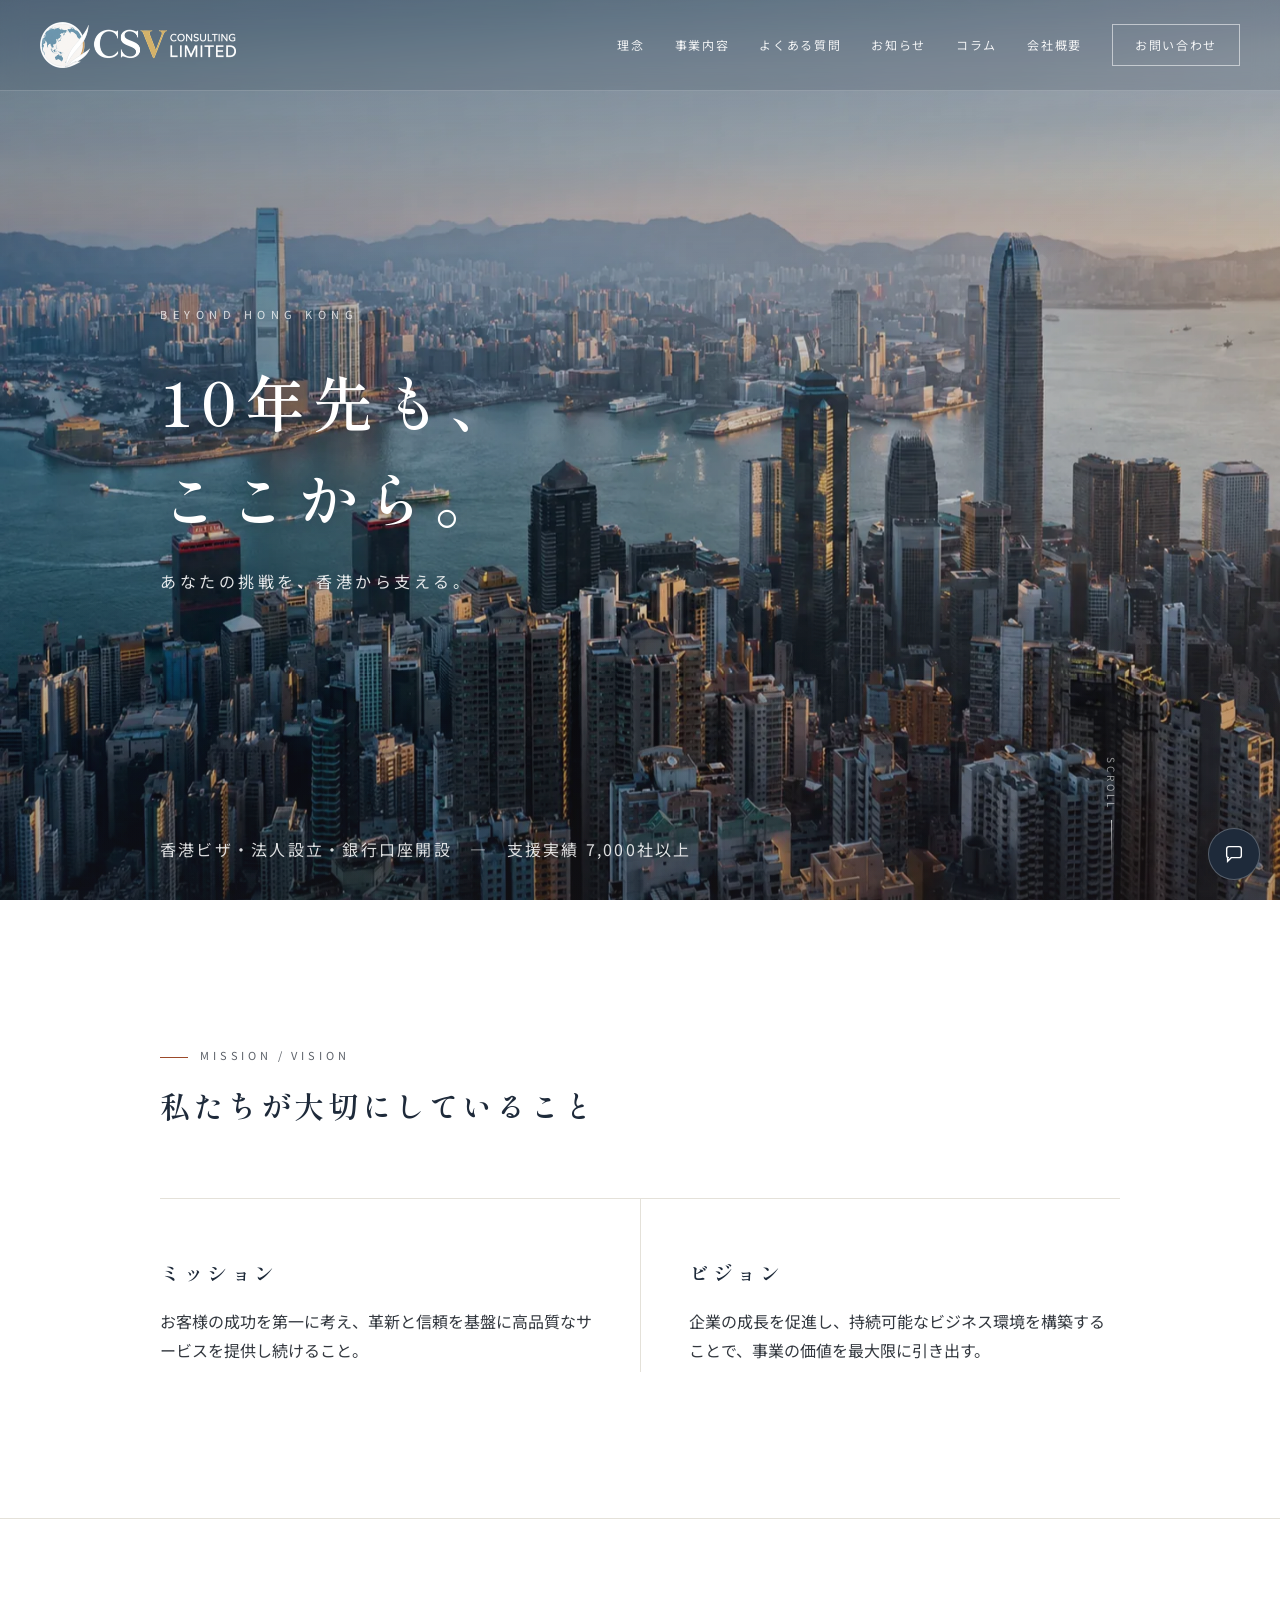
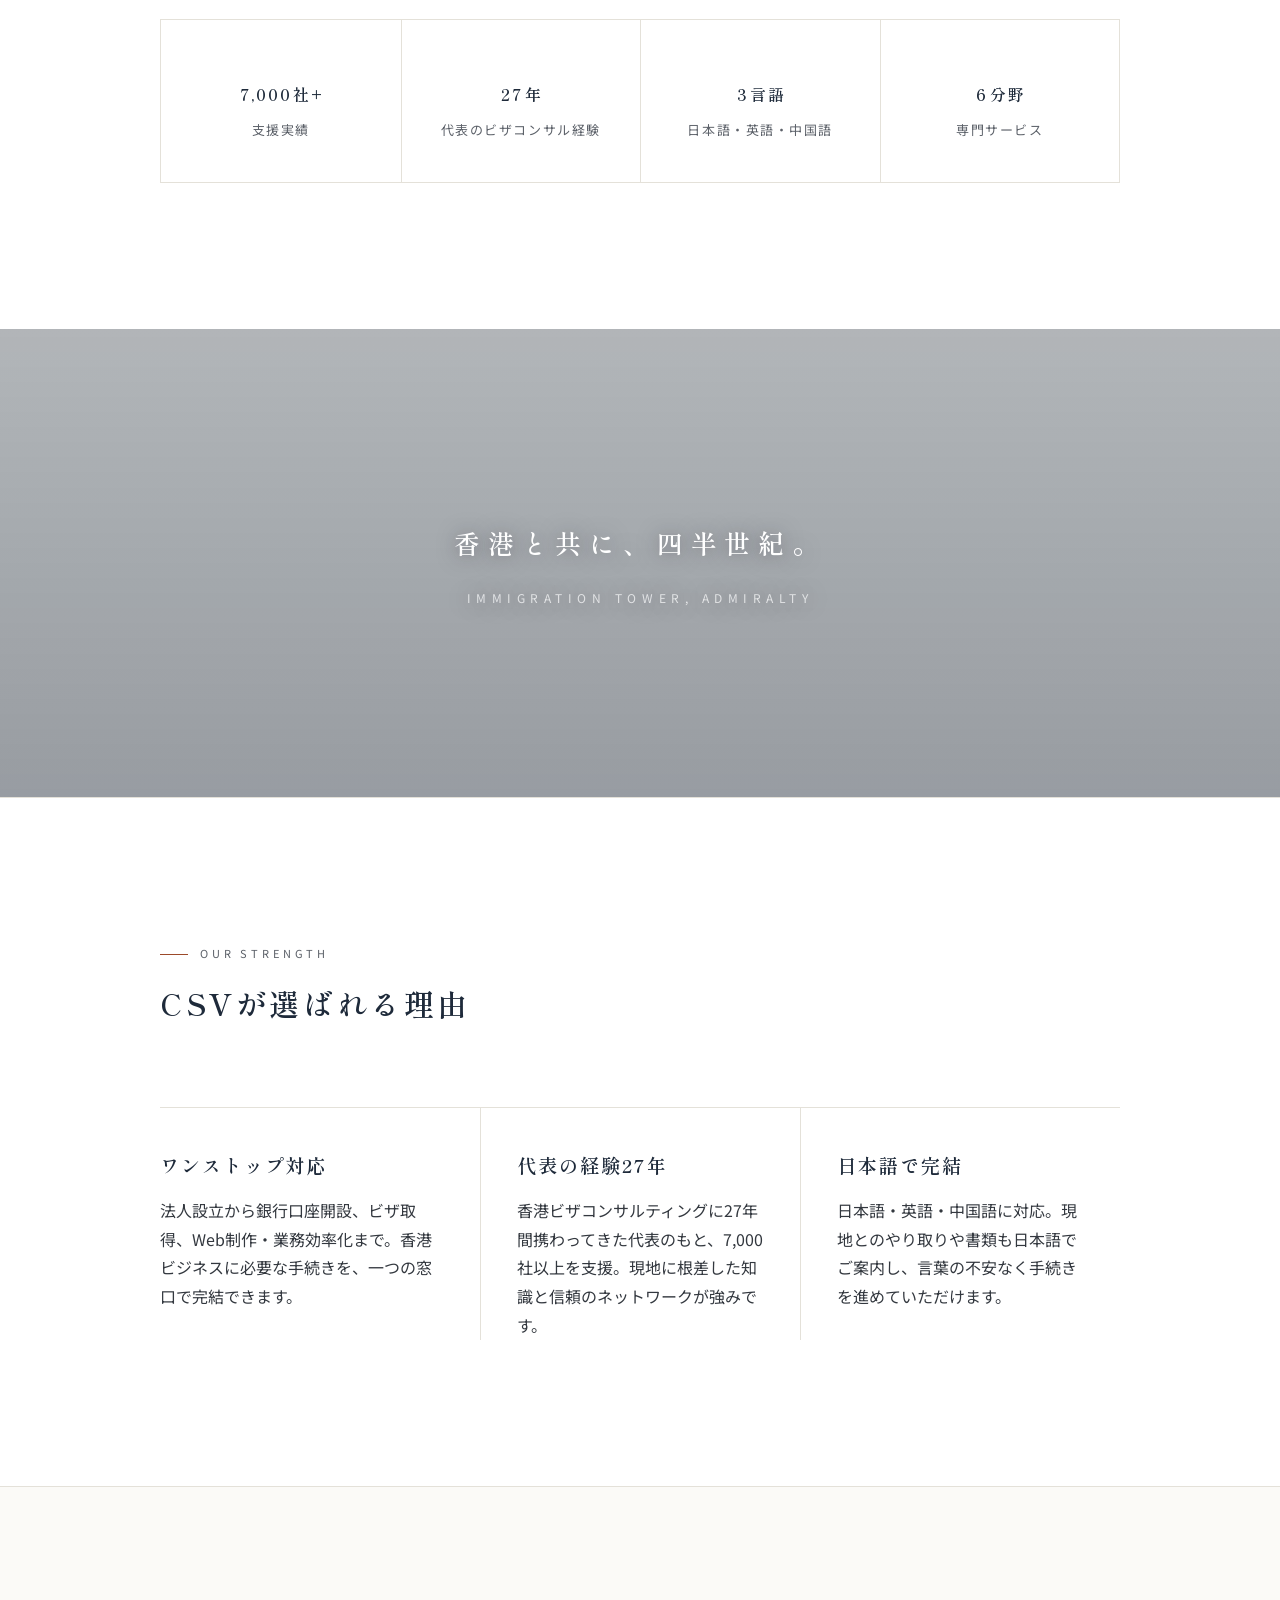
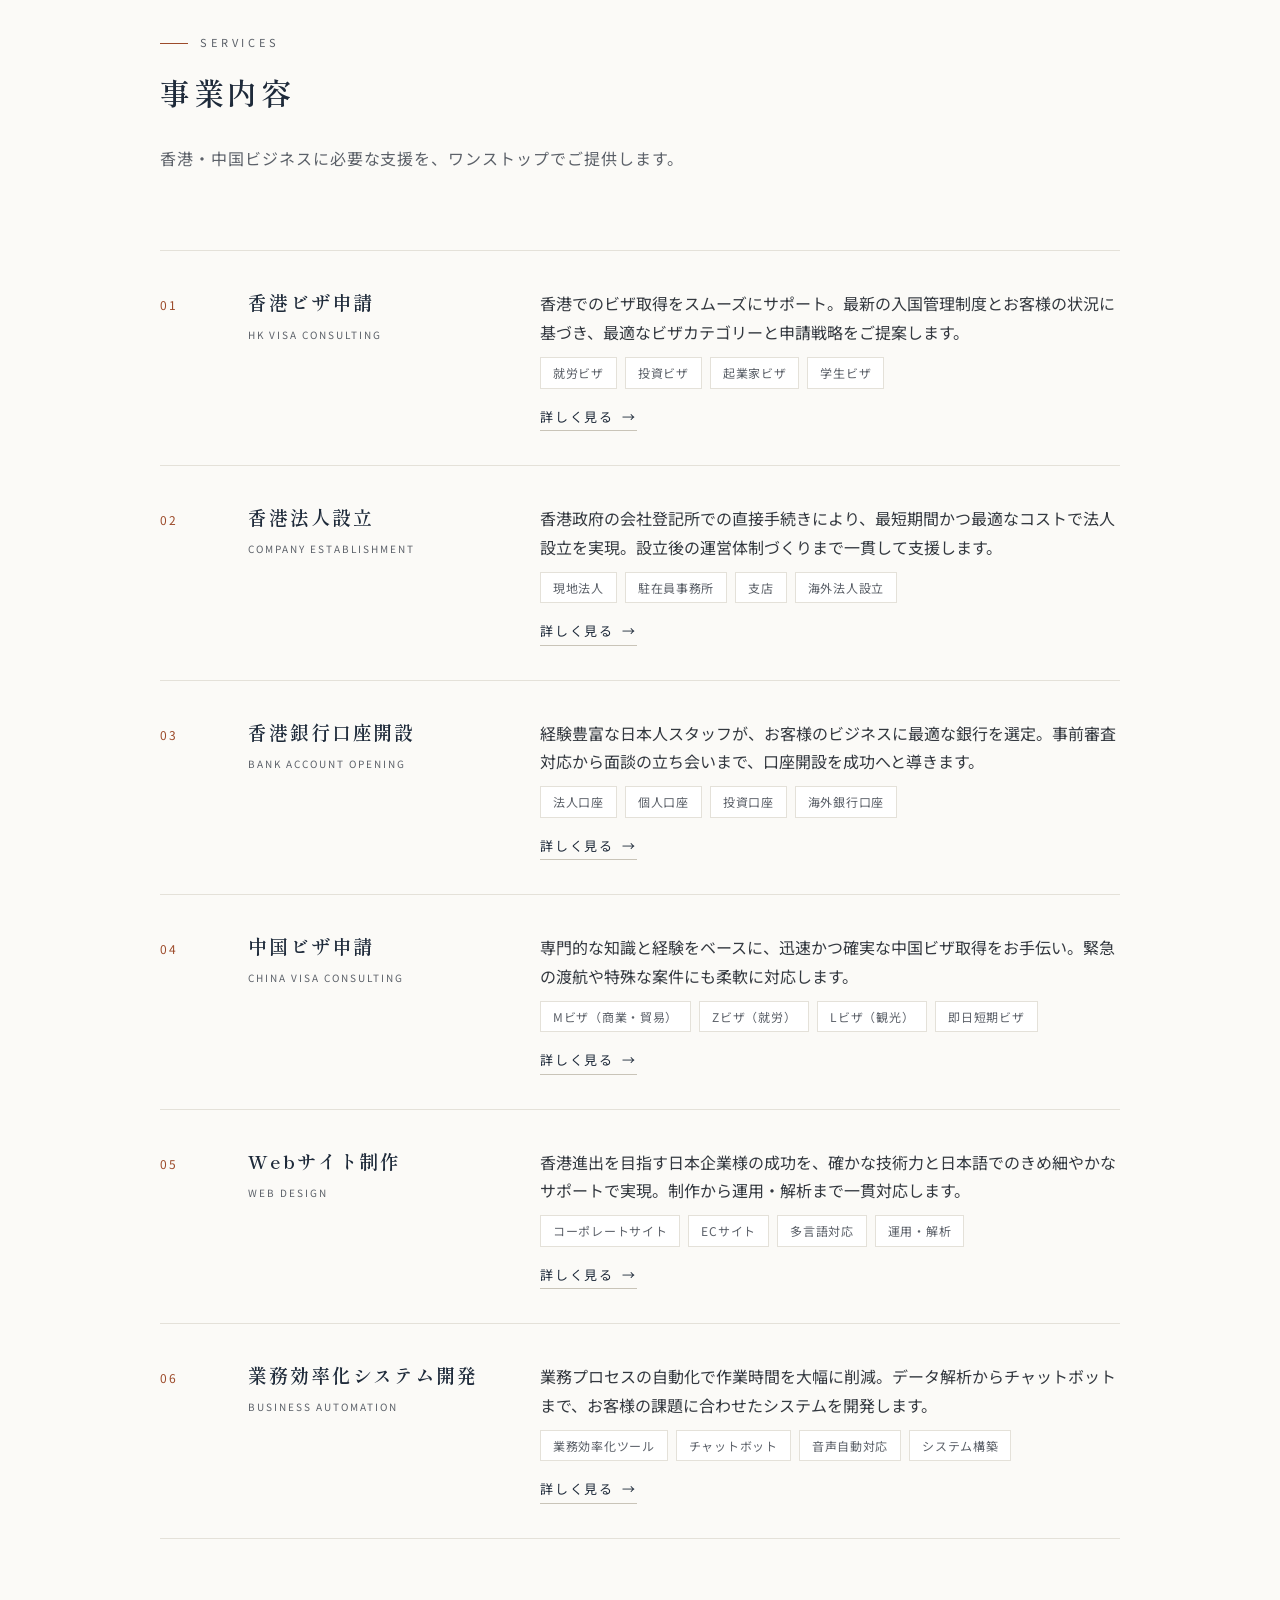
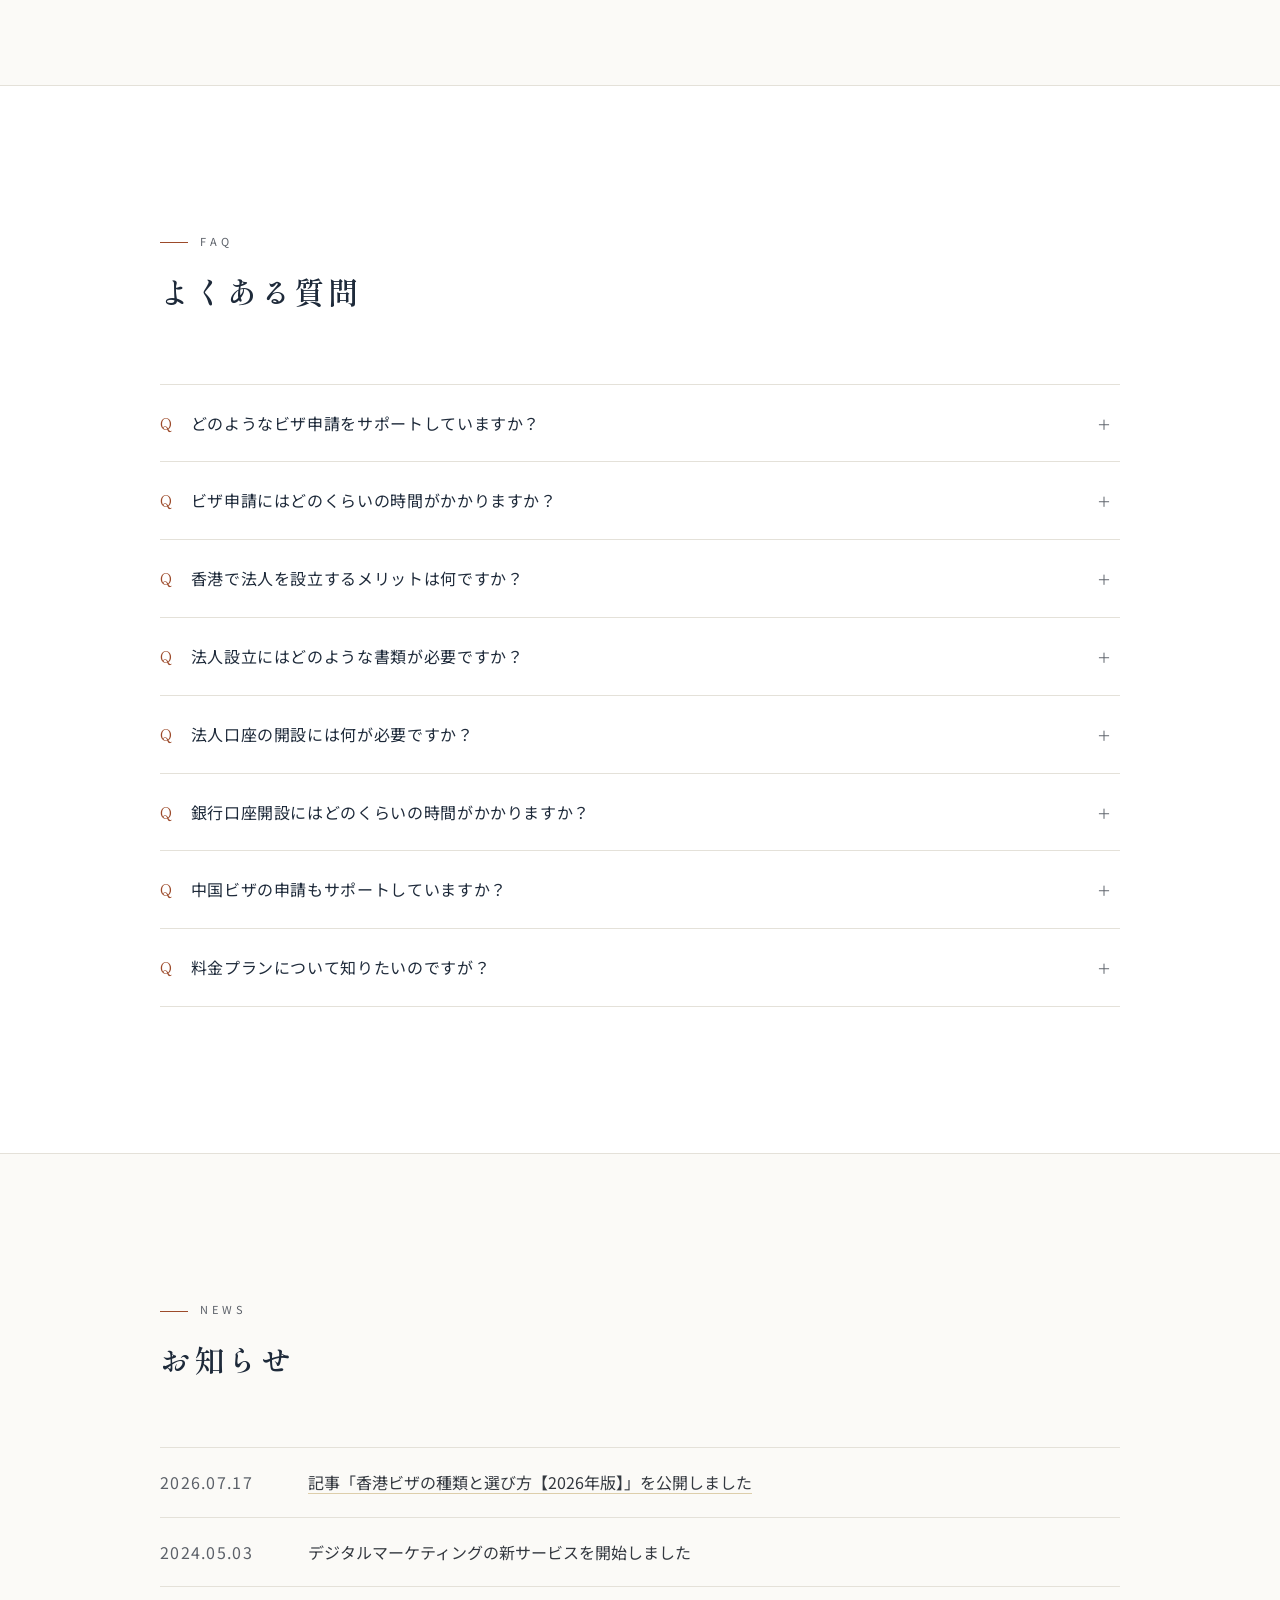
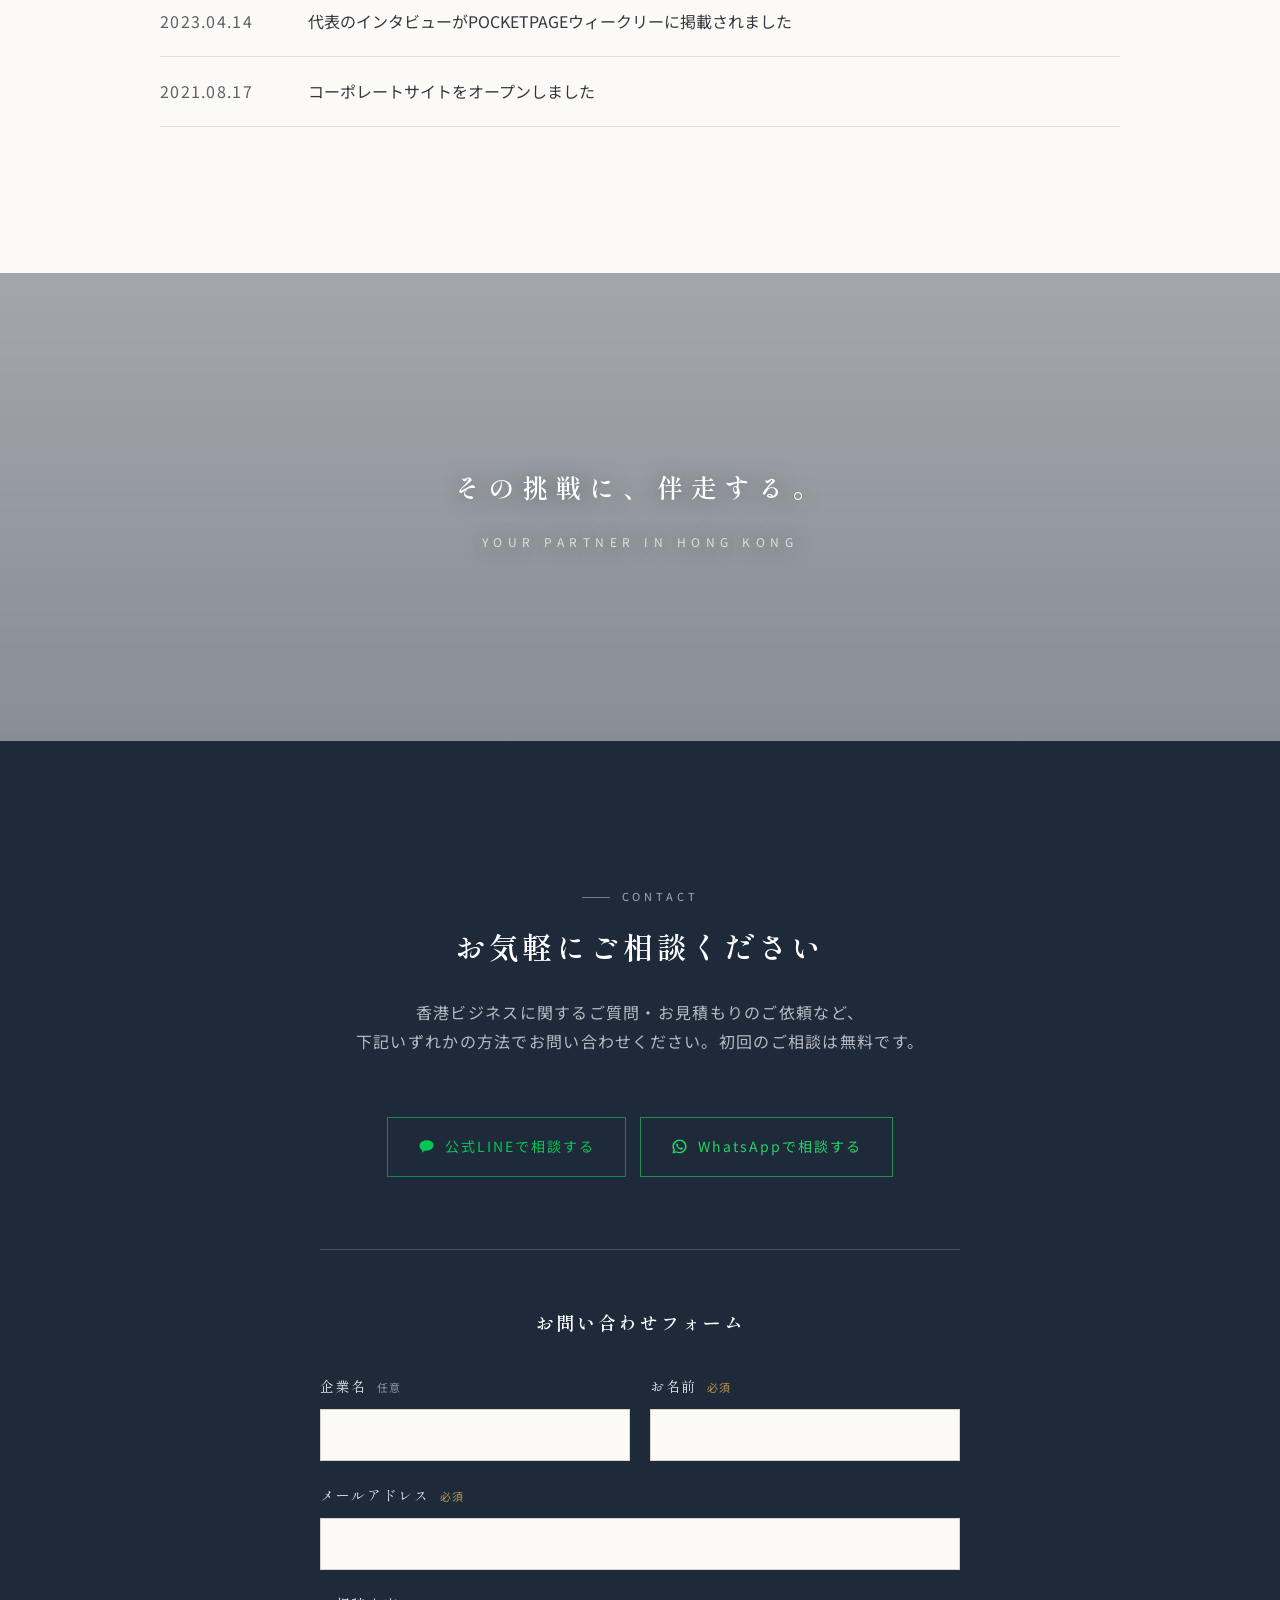
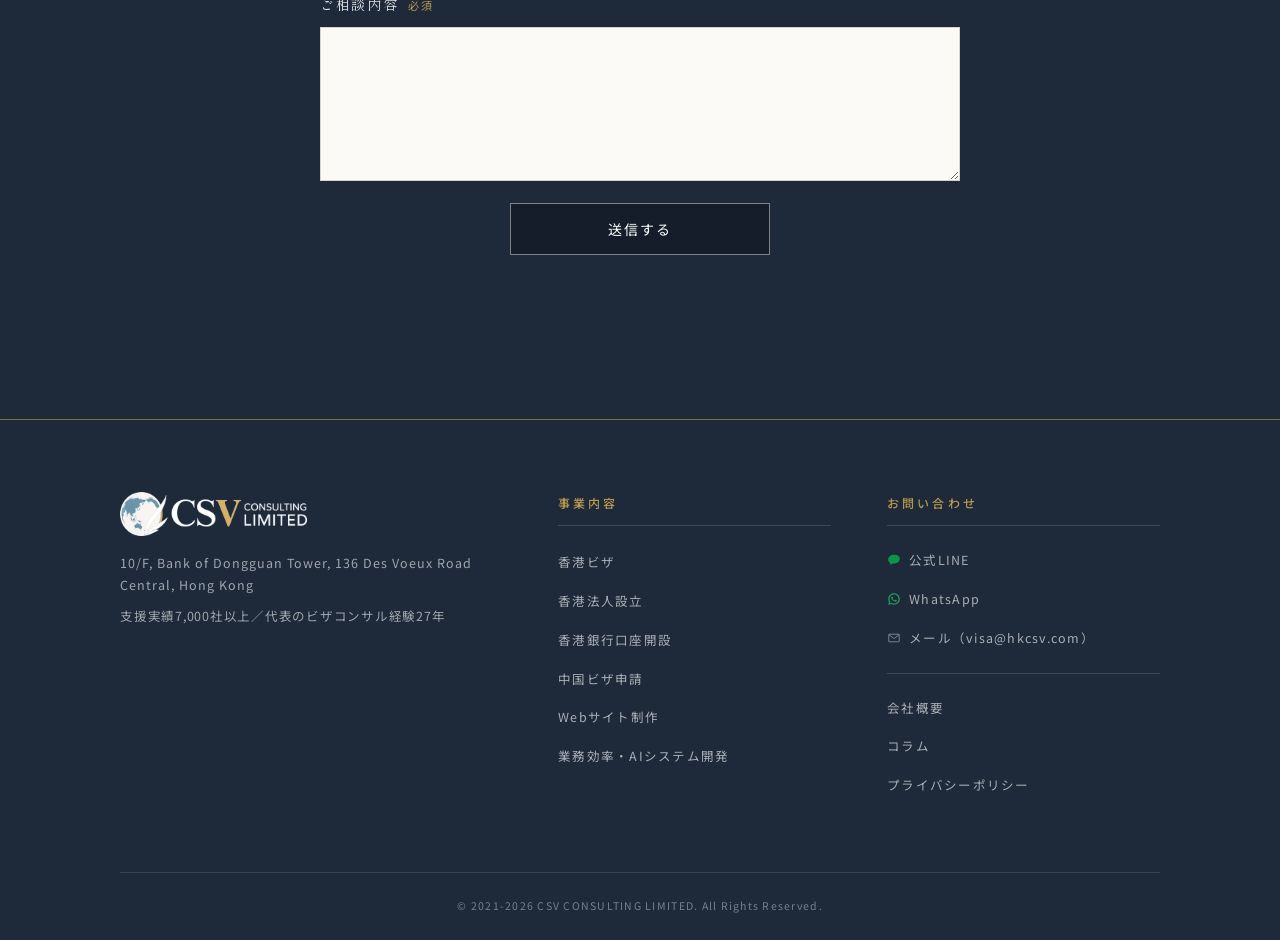
==== index.html @ 52f00743 "Speed: non-blocking fonts, gzip+cache .htaccess, WebP hero logo - Google Fonts: drop unused Noto San" ====
<!DOCTYPE html>
<html lang="ja">
<head>
<meta charset="UTF-8">
<meta name="viewport" content="width=device-width, initial-scale=1.0">
<!-- Google tag (gtag.js) -->
<script async src="https://www.googletagmanager.com/gtag/js?id=G-2SQB8SFXQP"></script>
<script>
  window.dataLayer = window.dataLayer || [];
  function gtag(){dataLayer.push(arguments);}
  gtag('js', new Date());
  gtag('config', 'G-2SQB8SFXQP');
</script>

<title>CSV CONSULTING LIMITED｜香港ビザ・法人設立・銀行口座開設のワンストップ支援</title>
<meta name="description" content="香港ビザ申請・法人設立・銀行口座開設をワンストップで支援するCSV CONSULTING LIMITED。支援実績7,000社以上、代表のビザコンサル経験27年。日本語で完結する香港進出サポート。初回相談無料。">

<!-- OGP -->
<meta property="og:type" content="website">
<meta property="og:site_name" content="CSV CONSULTING LIMITED">
<meta property="og:title" content="CSV CONSULTING LIMITED｜香港ビザ・法人設立・銀行口座開設">
<meta property="og:description" content="支援実績7,000社以上。香港進出に必要な手続きを、日本語で完結するワンストップサポート。">
<meta property="og:url" content="https://hkcsv.com/">
<meta property="og:image" content="https://hkcsv.com/images/ogp.jpg">
<meta property="og:locale" content="ja_JP">
<meta name="twitter:card" content="summary_large_image">
<link rel="canonical" href="https://hkcsv.com/">

<link rel="icon" type="image/png" href="images/favicon.png">
<link rel="apple-touch-icon" href="images/favicon.png">

<!-- ヒーロー写真の先読み（表示速度対策） -->
<link rel="preload" as="image" href="images/hero-morning.webp" media="(min-width: 769px)">
<link rel="preload" as="image" href="images/hero-morning-sp.webp" media="(max-width: 768px)">

<link rel="preconnect" href="https://fonts.googleapis.com">
<link rel="preconnect" href="https://fonts.gstatic.com" crossorigin>
<link rel="preload" as="style" href="https://fonts.googleapis.com/css2?family=Shippori+Mincho:wght@500;600;700&family=Noto+Sans+JP:wght@400;500;600&display=swap">
<link href="https://fonts.googleapis.com/css2?family=Shippori+Mincho:wght@500;600;700&family=Noto+Sans+JP:wght@400;500;600&display=swap" rel="stylesheet" media="print" onload="this.media='all'">
<noscript><link href="https://fonts.googleapis.com/css2?family=Shippori+Mincho:wght@500;600;700&family=Noto+Sans+JP:wght@400;500;600&display=swap" rel="stylesheet"></noscript>

<link rel="stylesheet" href="css/style.css">
<link rel="stylesheet" href="css/chat.css">

<script type="application/ld+json">
{
  "@context": "https://schema.org",
  "@type": "Organization",
  "name": "CSV CONSULTING LIMITED",
  "url": "https://hkcsv.com/",
  "logo": "https://hkcsv.com/images/logo.png",
  "email": "visa@hkcsv.com",
  "foundingDate": "2021-08",
  "address": {
    "@type": "PostalAddress",
    "streetAddress": "10/F, Bank of Dongguan Tower, 136 Des Voeux Road Central",
    "addressLocality": "Hong Kong",
    "addressCountry": "HK"
  }
}
</script>
</head>
<body>

<!--
  写真素材：Unsplash（商用利用可・クレジット不要ライセンス）
  hero-morning（朝日を浴びるビル群の俯瞰）／band-gold（朝日のハーバーとジャンク船）／band-blue（青空のハーバーと香港島）
  — いずれも朝の香港の実写
-->

<header id="hd">
  <a class="brand" href="#top" aria-label="CSV CONSULTING LIMITED トップへ"><img class="logo-l" src="images/logo-hero-gold.webp" alt="CSV CONSULTING LIMITED" width="391" height="92"><img class="logo-d" src="images/logo.png" alt="" width="496" height="120"></a>
  <nav aria-label="メインメニュー">
    <a href="#mission">理念</a>
    <a href="#services">事業内容</a>
    <a href="#faq">よくある質問</a>
    <a href="#news">お知らせ</a>
    <a href="column/">コラム</a>
    <a href="about.html">会社概要</a>
    <a href="#contact" class="nav-cta">お問い合わせ</a>
  </nav>
  <button class="menu-btn" id="menuBtn" aria-label="メニューを開く" aria-expanded="false" aria-controls="spMenu">
    <span></span><span></span>
  </button>
</header>

<!-- スマホ用メニュー -->
<div class="sp-menu" id="spMenu">
  <nav aria-label="モバイルメニュー">
    <a href="#mission">理念</a>
    <a href="#services">事業内容</a>
    <a href="#faq">よくある質問</a>
    <a href="#news">お知らせ</a>
    <a href="column/">コラム</a>
    <a href="about.html">会社概要</a>
    <a href="#contact" class="sp-cta">お問い合わせ</a>
  </nav>
</div>

<!-- ═══ ヒーロー：朝日が差し込む香港 ═══ -->
<div class="hero" id="top">
  <video class="hero-video" autoplay muted loop playsinline preload="none" aria-hidden="true" tabindex="-1"></video>
  <div class="hero-inner">
    <p class="hero-en">Beyond Hong Kong</p>
    <h1>10年先も、<br>ここから。</h1>
    <p class="hero-sub">あなたの挑戦を、香港から支える。</p>
  </div>
  <div class="hero-foot">
    <div class="wrap">
      <p class="hero-note">香港ビザ・法人設立・銀行口座開設　―　支援実績 7,000社以上</p>
      <span class="hero-scroll" aria-hidden="true">Scroll</span>
    </div>
  </div>
</div>

<!-- ミッション・ビジョン -->
<section class="mv" id="mission">
  <div class="wrap">
    <p class="label-en rv">Mission / Vision</p>
    <h2 class="heading rv">私たちが大切にしていること</h2>
    <div class="mv-grid">
      <div class="mv-item rv">
        <h3>ミッション</h3>
        <p>お客様の成功を第一に考え、革新と信頼を基盤に高品質なサービスを提供し続けること。</p>
      </div>
      <div class="mv-item rv">
        <h3>ビジョン</h3>
        <p>企業の成長を促進し、持続可能なビジネス環境を構築することで、事業の価値を最大限に引き出す。</p>
      </div>
    </div>
  </div>
</section>

<!-- 数字 -->
<div class="nums">
  <div class="wrap">
    <div class="nums-grid rv">
      <div class="num">
        <div class="num-v"><span class="cnt" data-to="7000">0</span><span>社+</span></div>
        <div class="num-l">支援実績</div>
      </div>
      <div class="num">
        <div class="num-v"><span class="cnt" data-to="27">0</span><span>年</span></div>
        <div class="num-l">代表のビザコンサル経験</div>
      </div>
      <div class="num">
        <div class="num-v"><span class="cnt" data-to="3">0</span><span>言語</span></div>
        <div class="num-l">日本語・英語・中国語</div>
      </div>
      <div class="num">
        <div class="num-v"><span class="cnt" data-to="6">0</span><span>分野</span></div>
        <div class="num-l">専門サービス</div>
      </div>
    </div>
  </div>
</div>

<!-- ═══ 帯：青空の入境事務大樓（金鐘） ═══ -->
<div class="band band-gold" role="img" aria-label="青空の下の香港入境事務大樓（イミグレーションタワー）">
  <p class="band-word">
    香港と共に、四半世紀。<br>
    <small>Immigration Tower, Admiralty</small>
  </p>
</div>

<!-- 強み -->
<section class="strength">
  <div class="wrap">
    <p class="label-en rv">Our Strength</p>
    <h2 class="heading rv">CSVが選ばれる理由</h2>
    <div class="str-grid">
      <div class="str rv">
        <h4>ワンストップ対応</h4>
        <p>法人設立から銀行口座開設、ビザ取得、Web制作・業務効率化まで。香港ビジネスに必要な手続きを、一つの窓口で完結できます。</p>
      </div>
      <div class="str rv">
        <h4>代表の経験27年</h4>
        <p>香港ビザコンサルティングに27年間携わってきた代表のもと、7,000社以上を支援。現地に根差した知識と信頼のネットワークが強みです。</p>
      </div>
      <div class="str rv">
        <h4>日本語で完結</h4>
        <p>日本語・英語・中国語に対応。現地とのやり取りや書類も日本語でご案内し、言葉の不安なく手続きを進めていただけます。</p>
      </div>
    </div>
  </div>
</section>

<!-- 事業内容 -->
<section class="services" id="services">
  <div class="wrap">
    <p class="label-en rv">Services</p>
    <h2 class="heading rv">事業内容</h2>
    <p class="lead rv">香港・中国ビジネスに必要な支援を、ワンストップでご提供します。</p>
    <div class="svc-list">
      <div class="svc rv">
        <span class="svc-no">01</span>
        <h4>香港ビザ申請<small>HK Visa Consulting</small></h4>
        <div>
          <p class="svc-desc">香港でのビザ取得をスムーズにサポート。最新の入国管理制度とお客様の状況に基づき、最適なビザカテゴリーと申請戦略をご提案します。</p>
          <div class="svc-tags"><span>就労ビザ</span><span>投資ビザ</span><span>起業家ビザ</span><span>学生ビザ</span></div>
          <a class="svc-more" href="services/visa.html">詳しく見る</a>
        </div>
      </div>
      <div class="svc rv">
        <span class="svc-no">02</span>
        <h4>香港法人設立<small>Company Establishment</small></h4>
        <div>
          <p class="svc-desc">香港政府の会社登記所での直接手続きにより、最短期間かつ最適なコストで法人設立を実現。設立後の運営体制づくりまで一貫して支援します。</p>
          <div class="svc-tags"><span>現地法人</span><span>駐在員事務所</span><span>支店</span><span>海外法人設立</span></div>
          <a class="svc-more" href="services/company.html">詳しく見る</a>
        </div>
      </div>
      <div class="svc rv">
        <span class="svc-no">03</span>
        <h4>香港銀行口座開設<small>Bank Account Opening</small></h4>
        <div>
          <p class="svc-desc">経験豊富な日本人スタッフが、お客様のビジネスに最適な銀行を選定。事前審査対応から面談の立ち会いまで、口座開設を成功へと導きます。</p>
          <div class="svc-tags"><span>法人口座</span><span>個人口座</span><span>投資口座</span><span>海外銀行口座</span></div>
          <a class="svc-more" href="services/bank.html">詳しく見る</a>
        </div>
      </div>
      <div class="svc rv">
        <span class="svc-no">04</span>
        <h4>中国ビザ申請<small>China Visa Consulting</small></h4>
        <div>
          <p class="svc-desc">専門的な知識と経験をベースに、迅速かつ確実な中国ビザ取得をお手伝い。緊急の渡航や特殊な案件にも柔軟に対応します。</p>
          <div class="svc-tags"><span>Mビザ（商業・貿易）</span><span>Zビザ（就労）</span><span>Lビザ（観光）</span><span>即日短期ビザ</span></div>
          <a class="svc-more" href="services/china-visa.html">詳しく見る</a>
        </div>
      </div>
      <div class="svc rv">
        <span class="svc-no">05</span>
        <h4>Webサイト制作<small>Web Design</small></h4>
        <div>
          <p class="svc-desc">香港進出を目指す日本企業様の成功を、確かな技術力と日本語でのきめ細やかなサポートで実現。制作から運用・解析まで一貫対応します。</p>
          <div class="svc-tags"><span>コーポレートサイト</span><span>ECサイト</span><span>多言語対応</span><span>運用・解析</span></div>
          <a class="svc-more" href="services/web.html">詳しく見る</a>
        </div>
      </div>
      <div class="svc rv">
        <span class="svc-no">06</span>
        <h4>業務効率化システム開発<small>Business Automation</small></h4>
        <div>
          <p class="svc-desc">業務プロセスの自動化で作業時間を大幅に削減。データ解析からチャットボットまで、お客様の課題に合わせたシステムを開発します。</p>
          <div class="svc-tags"><span>業務効率化ツール</span><span>チャットボット</span><span>音声自動対応</span><span>システム構築</span></div>
          <a class="svc-more" href="services/ai.html">詳しく見る</a>
        </div>
      </div>
    </div>
  </div>
</section>

<!-- FAQ -->
<section class="faq" id="faq">
  <div class="wrap">
    <p class="label-en rv">FAQ</p>
    <h2 class="heading rv">よくある質問</h2>
    <div class="faq-list rv">
      <details>
        <summary>どのようなビザ申請をサポートしていますか？</summary>
        <p class="faq-a">就労ビザ、投資ビザ、起業家ビザ、学生ビザなど、さまざまな香港ビザ申請をサポートしています。お客様の状況に合わせた最適なビザ取得をご提案し、迅速な手続きを進めます。</p>
      </details>
      <details>
        <summary>ビザ申請にはどのくらいの時間がかかりますか？</summary>
        <p class="faq-a">申請するビザの種類やお客様の状況によりますが、一般的には数週間から数ヶ月程度かかることが多いです。詳細な期間については、無料相談時にご説明いたします。</p>
      </details>
      <details>
        <summary>香港で法人を設立するメリットは何ですか？</summary>
        <p class="faq-a">香港は低税率でビジネスフレンドリーな環境を提供しています。また、国際的な金融センターとして、多くのビジネスチャンスが広がっています。これにより、法人設立後もスムーズにビジネスを展開することが可能です。</p>
      </details>
      <details>
        <summary>法人設立にはどのような書類が必要ですか？</summary>
        <p class="faq-a">法人設立には、会社名、定款、株主と取締役の情報、資本金の額などの情報が必要です。詳細な書類リストについては、当社にご連絡いただければ、無料でご案内いたします。</p>
      </details>
      <details>
        <summary>法人口座の開設には何が必要ですか？</summary>
        <p class="faq-a">法人口座を開設するには、会社設立証明書、取締役会議事録、取締役および株主の個人情報などが必要です。銀行によって要求される書類が異なる場合があるため、事前に確認することが重要です。</p>
      </details>
      <details>
        <summary>銀行口座開設にはどのくらいの時間がかかりますか？</summary>
        <p class="faq-a">一般的には、書類が全て揃ってから数週間程度で口座開設が完了します。ただし、銀行の審査状況により変動することがあります。</p>
      </details>
      <details>
        <summary>中国ビザの申請もサポートしていますか？</summary>
        <p class="faq-a">Mビザ（商業・貿易）、Zビザ（就労）、Lビザ（観光）など、各種中国ビザの申請をサポートしています。お客様の目的に合わせたビザ取得をお手伝いします。</p>
      </details>
      <details>
        <summary>料金プランについて知りたいのですが？</summary>
        <p class="faq-a">固定のプランがないため、お客様の課題や取り組み内容によって金額が変わってきます。ヒヤリングの上、ご提案の際にお見積もりを提出させていただきます。</p>
      </details>
    </div>
  </div>
</section>

<!-- お知らせ -->
<section class="news" id="news">
  <div class="wrap">
    <p class="label-en rv">News</p>
    <h2 class="heading rv">お知らせ</h2>
    <div class="news-list rv">
      <div class="news-row">
        <time datetime="2026-07-17">2026.07.17</time>
        <a class="news-t" href="column/visa-guide.html">記事「香港ビザの種類と選び方【2026年版】」を公開しました</a>
      </div>
      <div class="news-row">
        <time datetime="2024-05-03">2024.05.03</time>
        <span class="news-t">デジタルマーケティングの新サービスを開始しました</span>
      </div>
      <div class="news-row">
        <time datetime="2023-04-14">2023.04.14</time>
        <span class="news-t">代表のインタビューがPOCKETPAGEウィークリーに掲載されました</span>
      </div>
      <div class="news-row">
        <time datetime="2021-08-17">2021.08.17</time>
        <span class="news-t">コーポレートサイトをオープンしました</span>
      </div>
    </div>
  </div>
</section>

<!-- ═══ 帯：青空のハーバーから望む香港島 ═══ -->
<div class="band band-blue" role="img" aria-label="青空のビクトリアハーバーから望む香港島のビル群">
  <p class="band-word">
    その挑戦に、伴走する。<br>
    <small>Your Partner in Hong Kong</small>
  </p>
</div>

<!-- お問い合わせ -->
<section class="contact" id="contact">
  <div class="wrap">
    <p class="label-en rv">Contact</p>
    <h2 class="heading rv">お気軽にご相談ください</h2>
    <p class="contact-lead rv">香港ビジネスに関するご質問・お見積もりのご依頼など、<br>下記いずれかの方法でお問い合わせください。初回のご相談は無料です。</p>
    <div class="contact-btns rv">
      <a class="cbtn cbtn-line" href="https://lin.ee/SfcBcLM" target="_blank" rel="noopener"><svg viewBox="0 0 24 24" aria-hidden="true"><path d="M12 3C6.48 3 2 6.66 2 11.1c0 2.63 1.57 4.96 4.01 6.44-.11.62-.52 2.1-.6 2.43-.09.4.15.5.44.36.36-.17 2.73-1.81 3.74-2.5.78.11 1.58.17 2.41.17 5.52 0 10-3.66 10-8.1S17.52 3 12 3z"/></svg>公式LINEで相談する</a>
      <a class="cbtn cbtn-wa" href="https://api.whatsapp.com/send/?phone=85295750123&text&type=phone_number&app_absent=0" target="_blank" rel="noopener"><svg viewBox="0 0 24 24" aria-hidden="true"><path d="M12 2C6.49 2 2 6.36 2 11.72c0 1.72.47 3.4 1.35 4.88L2 22l5.55-1.42c1.35.72 2.89 1.1 4.45 1.1 5.51 0 10-4.36 10-9.72S17.51 2 12 2zm0 17.8c-1.4 0-2.77-.37-3.96-1.06l-.28-.17-2.95.76.79-2.84-.19-.29c-.78-1.23-1.19-2.65-1.19-4.12 0-4.32 3.5-7.83 7.78-7.83s7.78 3.51 7.78 7.83-3.5 7.72-7.78 7.72zm4.27-5.86c-.23-.12-1.38-.68-1.6-.76-.21-.08-.37-.12-.52.12-.16.23-.6.76-.74.91-.13.16-.27.18-.5.06-.23-.12-.99-.36-1.88-1.16-.7-.62-1.17-1.39-1.3-1.62-.14-.23-.02-.36.1-.47.11-.1.24-.27.35-.41.12-.14.16-.23.24-.39.08-.16.04-.29-.02-.41-.06-.12-.52-1.26-.72-1.72-.19-.45-.38-.39-.52-.4h-.45c-.16 0-.41.06-.63.29-.21.23-.82.8-.82 1.95s.84 2.26.96 2.42c.12.16 1.65 2.52 4 3.53.56.24 1 .39 1.34.5.56.18 1.07.15 1.48.09.45-.07 1.38-.56 1.58-1.11.19-.55.19-1.01.14-1.11-.06-.1-.21-.16-.44-.28z"/></svg>WhatsAppで相談する</a>
    </div>

    <div class="cform-wrap rv">
      <p class="cform-title">お問い合わせフォーム</p>
      <form class="cform" novalidate>
        <div class="cform-row">
          <label>企業名<small>任意</small>
            <input type="text" name="company" autocomplete="organization">
          </label>
          <label>お名前<small class="req">必須</small>
            <input type="text" name="name" required autocomplete="name">
          </label>
        </div>
        <label>メールアドレス<small class="req">必須</small>
          <input type="email" name="email" required autocomplete="email">
        </label>
        <label>ご相談内容<small class="req">必須</small>
          <textarea name="message" rows="5" required></textarea>
        </label>
        <div class="cform-hp" aria-hidden="true">
          <label>会社URL<input type="text" name="company_url" tabindex="-1" autocomplete="off"></label>
        </div>
        <button type="submit" class="cform-send">送信する</button>
        <p class="cform-note" role="status" aria-live="polite"></p>
      </form>
    </div>
  </div>
</section>

<footer>
  <div class="ft-grid">
    <div class="ft-col">
      <img class="ft-logo" src="images/logo-white.png" alt="CSV CONSULTING LIMITED" width="496" height="120">
      <p class="ft-addr">10/F, Bank of Dongguan Tower, 136 Des Voeux Road Central, Hong Kong</p>
      <p class="ft-note">支援実績7,000社以上／代表のビザコンサル経験27年</p>
    </div>
    <nav class="ft-col" aria-label="事業内容">
      <h3>事業内容</h3>
      <ul>
        <li><a href="services/visa.html">香港ビザ</a></li>
        <li><a href="services/company.html">香港法人設立</a></li>
        <li><a href="services/bank.html">香港銀行口座開設</a></li>
        <li><a href="services/china-visa.html">中国ビザ申請</a></li>
        <li><a href="services/web.html">Webサイト制作</a></li>
        <li><a href="services/ai.html">業務効率・AIシステム開発</a></li>
      </ul>
    </nav>
    <nav class="ft-col" aria-label="お問い合わせ・その他">
      <h3>お問い合わせ</h3>
      <ul>
        <li><a class="ft-ic ft-ic-line" href="https://lin.ee/SfcBcLM" target="_blank" rel="noopener"><svg viewBox="0 0 24 24" aria-hidden="true"><path d="M12 3C6.48 3 2 6.66 2 11.1c0 2.63 1.57 4.96 4.01 6.44-.11.62-.52 2.1-.6 2.43-.09.4.15.5.44.36.36-.17 2.73-1.81 3.74-2.5.78.11 1.58.17 2.41.17 5.52 0 10-3.66 10-8.1S17.52 3 12 3z"/></svg>公式LINE</a></li>
        <li><a class="ft-ic ft-ic-wa" href="https://api.whatsapp.com/send/?phone=85295750123&text&type=phone_number&app_absent=0" target="_blank" rel="noopener"><svg viewBox="0 0 24 24" aria-hidden="true"><path d="M12 2C6.49 2 2 6.36 2 11.72c0 1.72.47 3.4 1.35 4.88L2 22l5.55-1.42c1.35.72 2.89 1.1 4.45 1.1 5.51 0 10-4.36 10-9.72S17.51 2 12 2zm0 17.8c-1.4 0-2.77-.37-3.96-1.06l-.28-.17-2.95.76.79-2.84-.19-.29c-.78-1.23-1.19-2.65-1.19-4.12 0-4.32 3.5-7.83 7.78-7.83s7.78 3.51 7.78 7.83-3.5 7.72-7.78 7.72zm4.27-5.86c-.23-.12-1.38-.68-1.6-.76-.21-.08-.37-.12-.52.12-.16.23-.6.76-.74.91-.13.16-.27.18-.5.06-.23-.12-.99-.36-1.88-1.16-.7-.62-1.17-1.39-1.3-1.62-.14-.23-.02-.36.1-.47.11-.1.24-.27.35-.41.12-.14.16-.23.24-.39.08-.16.04-.29-.02-.41-.06-.12-.52-1.26-.72-1.72-.19-.45-.38-.39-.52-.4h-.45c-.16 0-.41.06-.63.29-.21.23-.82.8-.82 1.95s.84 2.26.96 2.42c.12.16 1.65 2.52 4 3.53.56.24 1 .39 1.34.5.56.18 1.07.15 1.48.09.45-.07 1.38-.56 1.58-1.11.19-.55.19-1.01.14-1.11-.06-.1-.21-.16-.44-.28z"/></svg>WhatsApp</a></li>
        <li><a class="ft-ic ft-ic-mail" href="mailto:visa@hkcsv.com?subject=%E3%81%8A%E5%95%8F%E3%81%84%E5%90%88%E3%82%8F%E3%81%9B%28%E3%82%B5%E3%82%A4%E3%83%88%E3%82%88%E3%82%8A%29"><svg viewBox="0 0 24 24" aria-hidden="true" class="ic-mail"><rect x="3" y="5.5" width="18" height="13" rx="1"/><path d="M3.5 6.5 12 13l8.5-6.5"/></svg>メール（visa@hkcsv.com）</a></li>
        <li class="ft-sep"><a href="about.html">会社概要</a></li>
        <li><a href="column/">コラム</a></li>
        <li><a href="privacy.html">プライバシーポリシー</a></li>
      </ul>
    </nav>
  </div>
  <span class="ft-c">© 2021-2026 CSV CONSULTING LIMITED. All Rights Reserved.</span>
</footer>

<script src="js/main.js" defer></script>
<script src="js/hero-video.js" defer></script>
<script src="js/chat.js" defer></script>
<script src="js/backtop.js" defer></script>
<script src="js/contact-form.js" defer></script>
</body>
</html>
---- css/style.css ----
/* ============================================================
   CSV CONSULTING LIMITED — コーポレートサイト
   配色：濃紺 #1e2a3a ／ 生成り #fbfaf7 ／ 銅色 #9c4a2a（控えめ）
   書体：見出し Shippori Mincho ／ 本文 Noto Sans JP
   ============================================================ */

*, *::before, *::after { margin:0; padding:0; box-sizing:border-box; }

:root{
  --paper:#fbfaf7;
  --white:#ffffff;
  --ink:#1e2a3a;
  --text:#33383f;
  --sub:#5c6169;
  --line:#e4e1d9;
  --accent:#9c4a2a;
  --mincho:'Shippori Mincho', 'Hiragino Mincho ProN', serif;
  --gothic:'Noto Sans JP', 'Hiragino Kaku Gothic ProN', sans-serif;
}

html{ scroll-behavior:smooth; }
body{
  font-family:var(--gothic);
  font-weight:400;
  color:var(--text);
  background:var(--paper);
  font-size:16px;
  line-height:1.8;
  -webkit-font-smoothing:antialiased;
}

a:focus-visible, button:focus-visible, summary:focus-visible{
  outline:2px solid var(--accent);
  outline-offset:3px;
}

/* ========== 共通 ========== */
.wrap{ max-width:1040px; margin:0 auto; padding:0 40px; }
section{ padding:146px 0; scroll-margin-top:64px; }

.label-en{
  font-size:11px;
  letter-spacing:.35em;
  color:var(--sub);
  text-transform:uppercase;
  margin-bottom:14px;
}
.label-en::before{
  content:"";
  display:inline-block;
  width:28px; height:1px;
  background:var(--accent);
  vertical-align:middle;
  margin-right:12px;
}
.heading{
  font-family:var(--mincho);
  font-weight:600;
  font-size:clamp(22px,2.6vw,30px);
  letter-spacing:.12em;
  color:var(--ink);
  line-height:1.7;
}
.lead{
  margin-top:26px;
  font-size:16px;
  color:var(--sub);
  letter-spacing:.06em;
  max-width:560px;
}

/* ========== ヘッダー ========== */
header{
  position:fixed; top:0; left:0; width:100%;
  z-index:50;
  display:flex; justify-content:space-between; align-items:center;
  padding:22px 40px;
  transition:background .4s ease, box-shadow .4s ease, padding .4s ease;
}
header.on{
  background:#fbfaf7;
  box-shadow:0 1px 0 var(--line);
  padding:14px 40px;
}
/* ヒーロー上のすりガラスヘッダー（backdrop-filter非対応は半透明濃紺で代替） */
body:not(.sv-page) header:not(.on){
  background:rgba(30,42,58,.55);
  border-bottom:1px solid rgba(255,255,255,.2);
}
@supports ((backdrop-filter: blur(12px)) or (-webkit-backdrop-filter: blur(12px))){
  body:not(.sv-page) header:not(.on){
    background:rgba(30,42,58,.13);
    -webkit-backdrop-filter:blur(12px);
    backdrop-filter:blur(12px);
  }
}
header.on{ border-bottom:none; }
.brand{
  font-family:var(--mincho);
  font-size:25px;
  font-weight:700;
  letter-spacing:.3em;
  color:#fff;
  text-decoration:none;
  transition:color .4s;
}
.brand small{
  display:block;
  font-family:var(--gothic);
  font-size:11.5px;
  font-weight:400;
  letter-spacing:.28em;
  color:rgba(255,255,255,.75);
  transition:color .4s;
}
header.on .brand{ color:var(--ink); }
header.on .brand small{ color:var(--sub); }

/* 画像ロゴ（ヒーロー上=白抜き / 白ヘッダー=通常版に切替） */
.brand img{ display:block; height:46px; width:auto; }
.brand .logo-d{ display:none; }
header.on .brand .logo-l{ display:none; }
header.on .brand .logo-d{ display:block; }
.sv-page .brand img{ height:44px; }
.ft-logo{ display:block; height:44px; width:auto; }

header nav{ display:flex; gap:30px; align-items:center; }
header nav a{
  font-size:12px;
  letter-spacing:.14em;
  color:rgba(255,255,255,.9);
  text-decoration:none;
  transition:color .3s;
}
header.on nav a{ color:var(--text); }
header nav a:hover{ color:var(--accent); }
.nav-cta{
  border:1px solid rgba(255,255,255,.55);
  padding:9px 22px;
}
header.on .nav-cta{ border-color:var(--ink); color:var(--ink); }
.nav-cta:hover{ background:var(--ink); border-color:var(--ink); color:#fff !important; }

/* ハンバーガー（スマホのみ表示） */
.menu-btn{
  display:none;
  width:44px; height:44px;
  background:none; border:none; cursor:pointer;
  position:relative; z-index:70;
}
.menu-btn span{
  display:block;
  width:24px; height:1px;
  background:#fff;
  margin:8px auto 0;
  transition:transform .35s ease, background .35s ease;
}
.menu-btn span:first-child{ margin-top:0; }
header.on .menu-btn span{ background:var(--ink); }
.menu-btn.open span{ background:var(--ink); }
.menu-btn.open span:first-child{ transform:translateY(4.5px) rotate(24deg); }
.menu-btn.open span:last-child{ transform:translateY(-4.5px) rotate(-24deg); }

/* スマホ用メニューパネル */
.sp-menu{
  position:fixed; inset:0;
  z-index:60;
  background:rgba(251,250,247,.98);
  display:none; align-items:center; justify-content:center;
}
.sp-menu.open{ display:flex; animation:menuFade .3s ease; }
@keyframes menuFade{ from{ opacity:0; } to{ opacity:1; } }
.sp-menu nav{ display:flex; flex-direction:column; gap:26px; text-align:center; }
.sp-menu a{
  font-family:var(--mincho);
  font-size:17px; letter-spacing:.2em;
  color:var(--ink); text-decoration:none;
}
.sp-menu .sp-cta{
  margin-top:10px;
  border:1px solid var(--ink);
  padding:13px 40px;
  font-size:14px;
}

/* ========== 固定背景（朝の香港） ========== */
/* 背景写真を画面に固定し、白いコンテンツがその上を流れる。
   clip-path で切り抜いた中に position:fixed の背景層を置く方式
   （background-attachment:fixed が効かないiOS等でも動作する）。 */
.hero, .band{
  position:relative;
  overflow:hidden;
  clip-path:inset(0);
  z-index:0;
}
.hero::after, .band::after{
  content:""; position:fixed; inset:0; z-index:-2;
  background-size:cover;
  background-position:center;
  pointer-events:none;
}

/* ── ヒーロー：朝日を浴びる香港のビル群（俯瞰） ── */
.hero{
  height:100vh; min-height:640px;
  display:flex; align-items:center;
}
.hero::after{
  background-image:url('../images/hero-morning.webp');
  background-position:center 55%;
  z-index:-3;  /* 背景動画(-2)の下。動画未読込時はこの静止画が見える */
}
/* ヒーロー背景動画（PC/スマホ共通。srcはJSがページ読込完了後に注入する） */
.hero-video{
  position:fixed; inset:0; z-index:-2;
  width:100%; height:100%;
  object-fit:cover; object-position:center 55%;
  pointer-events:none;
  opacity:0; transition:opacity 1.2s ease;
}
.hero-video.playing{ opacity:1; }
@media (prefers-reduced-motion: reduce){
  .hero-video{ display:none; }
}
.hero::before{
  content:""; position:absolute; inset:0; z-index:-1;
  background:
    linear-gradient(160deg, rgba(24,34,48,.42) 0%, rgba(24,34,48,.18) 50%, rgba(156,74,42,.08) 100%),
    linear-gradient(180deg, rgba(24,34,48,.28), transparent 30%),
    linear-gradient(0deg, rgba(24,34,48,.30), transparent 34%);
}
.hero-inner{
  position:relative; z-index:2;
  width:100%; max-width:1040px;
  margin:0 auto; padding:0 40px;
}
.hero-en{
  font-size:11px; letter-spacing:.5em;
  color:rgba(255,255,255,.78);
  text-transform:uppercase;
  margin-bottom:28px;
}
.hero h1{
  font-family:var(--mincho);
  font-weight:600;
  font-size:clamp(34px,5.4vw,60px);
  color:#fff;
  letter-spacing:.14em;
  line-height:1.6;
  text-shadow:0 1px 24px rgba(20,28,40,.45);
}
.hero-sub{
  margin-top:22px;
  font-size:16px; letter-spacing:.22em;
  color:rgba(255,255,255,.88);
  text-shadow:0 1px 12px rgba(20,28,40,.4);
}
.hero-foot{
  position:absolute; bottom:36px; left:0; width:100%;
  z-index:2;
}
.hero-foot .wrap{ display:flex; justify-content:space-between; align-items:flex-end; }
.hero-note{ font-size:16px; letter-spacing:.14em; color:rgba(255,255,255,.85); }
.hero-scroll{
  font-size:10px; letter-spacing:.3em;
  color:rgba(255,255,255,.55);
  text-transform:uppercase;
  writing-mode:vertical-rl;
  display:flex; align-items:center; gap:10px;
}
.hero-scroll::after{
  content:""; width:1px; height:44px;
  background:linear-gradient(180deg, rgba(255,255,255,.7), transparent);
}

/* ── 帯：朝の香港（構図違い） ── */
.band{
  height:52vh; min-height:360px;
  display:flex; align-items:center; justify-content:center;
}
.band-gold::after{
  background-image:url('../images/band-immigration.webp');
  background-position:center 42%;
}
.band-gold::before{
  content:""; position:absolute; inset:0; z-index:-1;
  background:linear-gradient(180deg, rgba(30,42,58,.33), rgba(30,42,58,.45));
}
.band-blue::after{
  background-image:url('../images/band-blue.webp');
  background-position:center 45%;
}
.band-blue::before{
  content:""; position:absolute; inset:0; z-index:-1;
  background:linear-gradient(180deg, rgba(30,42,58,.40), rgba(30,42,58,.52));
}
.band-word{
  position:relative; z-index:2;
  font-family:var(--mincho);
  font-weight:600;
  font-size:clamp(18px,2.4vw,26px);
  letter-spacing:.3em;
  color:#fff;
  text-shadow:0 1px 20px rgba(20,28,40,.55);
  text-align:center;
  line-height:2.2;
  padding:0 24px;
}
.band-word small{
  display:block;
  font-family:var(--gothic);
  font-size:12px; font-weight:400;
  letter-spacing:.46em;
  color:rgba(255,255,255,.7);
  text-transform:uppercase;
  margin-top:14px;
}

/* スマホは軽量な画像に切り替え */
@media (max-width:768px){
  .hero::after{ background-image:url('../images/hero-morning-sp.webp'); }
  .band-gold::after{ background-image:url('../images/band-immigration-sp.webp'); }
  .band-blue::after{ background-image:url('../images/band-blue-sp.webp'); }
}

/* ========== ミッション・ビジョン ========== */
.mv{ background:var(--white); border-bottom:1px solid var(--line); }
.mv-grid{
  display:grid; grid-template-columns:1fr 1fr;
  border-top:1px solid var(--line);
  margin-top:67px;
}
.mv-item{ padding:56px 48px 8px 0; }
.mv-item + .mv-item{ border-left:1px solid var(--line); padding-left:48px; padding-right:0; }
.mv-item h3{
  font-family:var(--mincho);
  font-size:20px; font-weight:600;
  letter-spacing:.18em; color:var(--ink);
  margin-bottom:16px;
}
.mv-item p{ font-size:16px; }

/* ========== 数字 ========== */
.nums{ background:var(--white); padding:100px 0 146px; }
.nums-grid{ display:grid; grid-template-columns:repeat(4,1fr); border:1px solid var(--line); }
.num{ padding:40px 20px; text-align:center; }
.num + .num{ border-left:1px solid var(--line); }
.num-v{
  font-family:var(--mincho);
  font-size:40px; font-weight:600;
  color:var(--ink); letter-spacing:.04em; line-height:1.2;
  font-variant-numeric:tabular-nums;
}
.num-v span{ font-size:16px; margin-left:2px; }
.num-l{ margin-top:10px; font-size:13px; letter-spacing:.12em; color:var(--sub); }

/* ========== 代表挨拶 ========== */
.message{ background:var(--paper); }
.msg-grid{ display:grid; grid-template-columns:340px 1fr; gap:64px; align-items:start; }
.msg-photo{
  background:#edeae3;
  border:1px solid var(--line);
  height:420px;
  display:flex; align-items:center; justify-content:center;
  font-size:12px; color:var(--sub); letter-spacing:.14em;
  text-align:center; line-height:2.4;
}
.msg-photo small{ font-size:10px; color:#a9ada9; }
.msg-photo img{ width:100%; height:100%; object-fit:cover; object-position:center 18%; display:block; }
.msg-body h3{
  font-family:var(--mincho);
  font-size:24px; font-weight:600;
  letter-spacing:.14em; color:var(--ink);
  margin:16px 0 36px;
}
.msg-body p{ font-size:16px; margin-bottom:22px; }
.msg-sign{
  margin-top:34px; padding-top:22px;
  border-top:1px solid var(--line);
  font-size:13px; color:var(--sub); letter-spacing:.1em;
}
.msg-sign strong{
  display:block;
  font-family:var(--mincho);
  font-size:19px; font-weight:600;
  color:var(--ink); letter-spacing:.2em;
  margin-top:6px;
}

/* ========== 強み ========== */
.strength{ background:var(--white); border-top:1px solid var(--line); }
.str-grid{ margin-top:78px; display:grid; grid-template-columns:repeat(3,1fr); border-top:1px solid var(--line); }
.str{ padding:40px 36px 0 0; }
.str + .str{ border-left:1px solid var(--line); padding-left:36px; }
.str h4{
  font-family:var(--mincho);
  font-size:19px; font-weight:600;
  letter-spacing:.1em; color:var(--ink);
  margin-bottom:14px;
}
.str p{ font-size:16px; }

/* ========== サービス ========== */
.services{ background:var(--paper); border-top:1px solid var(--line); }
.svc-list{ margin-top:78px; border-top:1px solid var(--line); }
.svc{
  display:grid;
  grid-template-columns:56px 260px 1fr;
  gap:32px; align-items:baseline;
  padding:34px 0;
  border-bottom:1px solid var(--line);
}
.svc-no{ font-size:12px; letter-spacing:.2em; color:var(--accent); }
.svc h4{
  font-family:var(--mincho);
  font-size:19px; font-weight:600;
  letter-spacing:.1em; color:var(--ink);
}
.svc h4 small{
  display:block;
  font-family:var(--gothic);
  font-size:10px; font-weight:400;
  letter-spacing:.2em; color:var(--sub);
  text-transform:uppercase;
  margin-top:6px;
}
.svc-desc{ font-size:16px; }
.svc-tags{ margin-top:10px; display:flex; flex-wrap:wrap; gap:8px; }
.svc-tags span{
  font-size:12px; letter-spacing:.06em;
  color:var(--sub);
  border:1px solid var(--line);
  background:var(--white);
  padding:4px 12px;
}
.svc-more{
  display:inline-block; margin-top:16px;
  font-size:13px; letter-spacing:.14em;
  color:var(--ink); text-decoration:none;
  border-bottom:1px solid #c9c4b8; padding-bottom:2px;
  transition:color .3s, border-color .3s;
}
.svc-more::after{ content:"→"; margin-left:8px; }
.svc-more:hover{ color:var(--accent); border-color:var(--accent); }

/* ========== FAQ ========== */
.faq{ background:var(--white); border-top:1px solid var(--line); }
.faq-list{ margin-top:67px; border-top:1px solid var(--line); }
.faq details{ border-bottom:1px solid var(--line); }
.faq summary{
  list-style:none; cursor:pointer;
  padding:24px 8px 24px 0;
  display:flex; align-items:baseline; gap:18px;
  font-size:16px; letter-spacing:.04em; color:var(--ink);
}
.faq summary::-webkit-details-marker{ display:none; }
.faq summary::before{
  content:"Q";
  font-family:var(--mincho);
  font-size:16px; color:var(--accent);
  flex-shrink:0;
}
.faq summary::after{
  content:"＋"; margin-left:auto; color:var(--sub); font-size:14px; flex-shrink:0; padding-left:16px;
}
.faq details[open] summary::after{ content:"－"; }
.faq-a{ padding:0 8px 26px 33px; font-size:16px; }

/* ========== お知らせ ========== */
.news{ background:var(--paper); border-top:1px solid var(--line); }
.news-list{ margin-top:62px; border-top:1px solid var(--line); }
.news-row{
  display:grid; grid-template-columns:120px 1fr; gap:28px;
  padding:20px 0;
  border-bottom:1px solid var(--line);
  font-size:16px;
}
.news-row time{ color:var(--sub); letter-spacing:.08em; }
.news-row a{
  color:inherit;
  text-decoration:underline;
  text-underline-offset:4px;
  text-decoration-color:rgba(184,151,79,.45);
  transition:color .3s;
}
.news-row a:hover{ color:#b8974f; }

/* ========== お問い合わせ ========== */
.contact{
  background:var(--ink);
  color:#fff; text-align:center;
}
.contact .label-en{ color:rgba(255,255,255,.6); }
.contact .label-en::before{ background:rgba(255,255,255,.4); }
.contact .heading{ color:#fff; }
.contact-lead{ margin-top:26px; font-size:16px; color:rgba(255,255,255,.68); letter-spacing:.08em; }
.contact-btns{ margin-top:62px; display:flex; justify-content:center; gap:14px; flex-wrap:wrap; }
.cbtn{
  display:inline-block; min-width:220px;
  padding:16px 30px;
  font-size:14px; letter-spacing:.14em;
  text-decoration:none;
  border:1px solid rgba(255,255,255,.45);
  color:#fff;
  transition:background .3s, color .3s;
}
.cbtn:hover{ background:#fff; color:var(--ink); }

/* ========== 会社概要・フッター ========== */
.company{ background:var(--white); border-top:1px solid var(--line); }
.co-table{ margin-top:62px; border-top:1px solid var(--line); }
.co-row{
  display:grid; grid-template-columns:180px 1fr;
  border-bottom:1px solid var(--line);
  font-size:16px;
}
.co-row dt{ padding:18px 0; color:var(--sub); letter-spacing:.1em; }
.co-row dd{ padding:18px 0; }
.co-map{ margin-top:48px; border:1px solid var(--line); }
.co-map iframe{
  display:block; width:100%; height:380px; border:0;
  filter:grayscale(1) contrast(.95);
}
.co-map-note{ margin-top:12px; font-size:12.5px; color:var(--sub); letter-spacing:.08em; }

footer{
  background:var(--ink);
  border-top:1px solid rgba(184,151,79,.6);
  padding:72px 40px 0;
}
.ft-grid{
  max-width:1040px; margin:0 auto;
  display:grid; grid-template-columns:1.4fr 1fr 1fr; gap:56px;
  padding-bottom:64px;
}
.ft-name{
  display:block;
  font-family:var(--mincho);
  font-size:16px; letter-spacing:.28em;
  color:#b8974f;
}
.ft-addr{ margin-top:16px; font-size:12.5px; letter-spacing:.08em; color:rgba(255,255,255,.58); }
.ft-note{ margin-top:8px; font-size:12.5px; letter-spacing:.06em; color:rgba(255,255,255,.58); }
.ft-col h3{
  font-size:12px; font-weight:500;
  letter-spacing:.26em; color:#b8974f;
  margin-bottom:20px; padding-bottom:12px;
  border-bottom:1px solid rgba(255,255,255,.14);
}
.ft-col ul{ list-style:none; }
.ft-col li{ margin-bottom:10px; }
.ft-col a{
  font-size:12.5px; letter-spacing:.1em;
  color:rgba(255,255,255,.62); text-decoration:none;
  transition:color .3s;
}
.ft-col a:hover{ color:#b8974f; }
.ft-sep{ margin-top:20px; padding-top:18px; border-top:1px solid rgba(255,255,255,.14); }
.ft-c{
  display:block; text-align:center;
  max-width:1040px; margin:0 auto;
  border-top:1px solid rgba(255,255,255,.12);
  padding:24px 0;
  font-size:10.5px; letter-spacing:.12em;
  color:rgba(255,255,255,.4);
}

/* ========== 法務ページ（プライバシーポリシー等） ========== */
.legal{ background:var(--paper); padding-top:170px; }
.legal .wrap{ max-width:840px; }
.legal-body{ margin-top:56px; border-top:1px solid var(--line); }
.legal-body > p{ font-size:16px; margin-top:34px; }
.legal-body h3{
  font-family:var(--mincho);
  font-size:19px; font-weight:600;
  letter-spacing:.12em; color:var(--ink);
  margin:64px 0 18px;
}
.legal-body h4{
  font-size:15px; font-weight:600;
  letter-spacing:.1em; color:var(--ink);
  margin:26px 0 8px;
}
.legal-body ul{ list-style:none; margin-top:8px; }
.legal-body li{
  font-size:16px;
  padding-left:1.2em; text-indent:-1.2em;
  margin-bottom:4px;
}
.legal-body li::before{ content:"・"; color:var(--accent); }
.legal-body .legal-note{ font-size:16px; }
.legal-contact{
  margin-top:34px; padding:28px 32px;
  background:var(--white); border:1px solid var(--line);
  font-size:16px; line-height:2;
}
.legal-contact a{ color:var(--ink); }
.legal-est{ margin-top:48px; font-size:13px; color:var(--sub); letter-spacing:.1em; }

/* ========== 下層共通：トップへ戻る導線 ========== */
.back-home{ background:var(--paper); border-top:1px solid var(--line); }
.back-home .wrap{ padding-top:40px; padding-bottom:40px; text-align:center; }
.back-home a{
  font-family:var(--mincho);
  font-size:15px; letter-spacing:.22em;
  color:var(--ink); text-decoration:none;
  border-bottom:1px solid #c9c4b8; padding-bottom:5px;
  transition:color .3s, border-color .3s;
}
.back-home a:hover{ color:var(--accent); border-color:var(--accent); }

/* ページ上部へ戻るボタン（チャットボタンの上に配置） */
.bt-top{
  position:fixed; right:20px; bottom:86px; z-index:54;
  width:44px; height:44px;
  background:rgba(251,250,247,.94);
  border:1px solid var(--ink);
  color:var(--ink);
  font-size:15px; line-height:1; cursor:pointer;
  opacity:0; visibility:hidden; transform:translateY(6px);
  transition:opacity .3s ease, transform .3s ease, visibility .3s;
}
.bt-top.show{ opacity:1; visibility:visible; transform:none; }
.bt-top:hover{ background:var(--ink); color:#fff; }
@media (max-width:768px){
  .bt-top{ right:16px; bottom:76px; width:40px; height:40px; }
}
@media (prefers-reduced-motion: reduce){
  .bt-top{ transition:none; }
}

/* ========== 出現の動き（フェードのみ・控えめ） ========== */
.rv{ opacity:0; transform:translateY(14px); transition:opacity .9s ease, transform .9s ease; }
.rv.on{ opacity:1; transform:none; }
@media (prefers-reduced-motion: reduce){
  html{ scroll-behavior:auto; }
  .rv{ opacity:1; transform:none; transition:none; }
  .sp-menu.open{ animation:none; }
  .menu-btn span, header{ transition:none; }
}

/* ========== レスポンシブ ========== */
@media (max-width:900px){
  .wrap{ padding:0 24px; }
  header, header.on{ padding:14px 12px 14px 24px; }
  .brand{ font-size:22px; }
  .brand small{ font-size:10px; }
  .brand img, .sv-page .brand img{ height:36px; }
  .ft-logo{ height:38px; }
  header nav{ display:none; }
  .menu-btn{ display:block; }
  section{ padding:100px 0; }
  .hero{ min-height:560px; }
  .band{ height:44vh; min-height:280px; }
  .hero-foot .wrap{ flex-direction:column; align-items:flex-start; gap:0; }
  .hero-scroll{ display:none; }
  .mv-grid{ grid-template-columns:1fr; }
  .mv-item{ padding:40px 0 8px; }
  .mv-item + .mv-item{ border-left:none; border-top:1px solid var(--line); padding-left:0; }
  .nums-grid{ grid-template-columns:1fr 1fr; }
  .num:nth-child(3){ border-left:none; }
  .num:nth-child(n+3){ border-top:1px solid var(--line); }
  .num-v{ font-size:32px; }
  .msg-grid{ grid-template-columns:1fr; gap:36px; }
  .msg-photo{ height:300px; }
  .str-grid{ grid-template-columns:1fr; }
  .str{ padding:32px 0 0; }
  .str + .str{ border-left:none; border-top:1px solid var(--line); margin-top:32px; padding-left:0; padding-top:32px; }
  .svc{ grid-template-columns:1fr; gap:10px; padding:28px 0; }
  .news-row{ grid-template-columns:1fr; gap:2px; }
  .co-row{ grid-template-columns:1fr; }
  .co-row dt{ padding-bottom:0; }
  .co-row dd{ padding-top:6px; }
  .co-map iframe{ height:260px; }
  .legal{ padding-top:130px; }
  .contact-btns{ flex-direction:column; align-items:center; }
  .cbtn{ width:100%; max-width:320px; }
  footer{ padding:56px 24px 0; }
  .ft-grid{ grid-template-columns:1fr; gap:44px; padding-bottom:48px; }
  /* 固定のチャット・上へ戻るボタンと©表記が重ならないよう余白を確保 */
  .ft-c{ padding:24px 0 92px; }
}

/* ========== 問い合わせボタンのブランド色（枠線+文字+アイコン、ベタ塗りはホバー時のみ） ========== */
.cbtn{ display:inline-flex; align-items:center; justify-content:center; gap:10px; }
.cbtn svg{ width:17px; height:17px; fill:currentColor; flex-shrink:0; }
.cbtn svg.ic-mail{ fill:none; stroke:currentColor; stroke-width:1.4; }
.cbtn-line{ color:#06C755; border-color:rgba(6,199,85,.6); }
.cbtn-line:hover{ background:#06C755; border-color:#06C755; color:#fff; }
.cbtn-wa{ color:#25D366; border-color:rgba(37,211,102,.6); }
.cbtn-wa:hover{ background:#25D366; border-color:#25D366; color:#fff; }

/* ========== フッターの連絡先リンク（小アイコン+控えめなブランド色） ========== */
.ft-col a.ft-ic{ display:inline-flex; align-items:center; gap:8px; }
.ft-col a.ft-ic svg{ width:14px; height:14px; flex-shrink:0; }
.ft-ic-line svg{ fill:#06C755; opacity:.68; }
.ft-ic-wa svg{ fill:#25D366; opacity:.68; }
.ft-ic-mail svg{ fill:none; stroke:currentColor; stroke-width:1.4; opacity:.8; }

/* ========== 問い合わせフォーム（n8n連携・濃紺セクション内） ========== */
.cform-wrap{
  max-width:640px; margin:72px auto 0;
  border-top:1px solid rgba(255,255,255,.16);
  padding-top:56px;
  text-align:left;
}
.cform-title{
  font-family:var(--mincho);
  font-size:18px; font-weight:600; letter-spacing:.16em;
  color:#fff; text-align:center;
  margin-bottom:36px;
}
.cform label{
  display:block;
  font-family:var(--mincho);
  font-size:14px; letter-spacing:.12em;
  color:rgba(255,255,255,.88);
  margin-bottom:22px;
}
.cform label small{
  margin-left:10px;
  font-family:var(--gothic);
  font-size:11px; letter-spacing:.1em;
  color:rgba(255,255,255,.5);
}
.cform label small.req{ color:#b8974f; }
.cform input, .cform textarea{
  display:block; width:100%; margin-top:10px;
  background:var(--paper);
  border:1px solid #d8d4ca;
  padding:12px 14px;
  font-size:16px; font-family:var(--gothic); color:var(--text);
  line-height:1.6;
}
.cform textarea{ resize:vertical; min-height:140px; }
.cform input:focus, .cform textarea:focus{
  outline:2px solid #b8974f; outline-offset:-1px;
}
.cform-row{ display:grid; grid-template-columns:1fr 1fr; gap:20px; }
/* ハニーポット（画面外・ボット対策） */
.cform-hp{
  position:absolute; left:-9999px; top:auto;
  width:1px; height:1px; overflow:hidden;
}
.cform-send{
  display:block; margin:10px auto 0;
  min-width:260px; padding:15px 40px;
  background:#141d29; color:#fff;
  border:1px solid rgba(255,255,255,.45);
  font-size:14px; letter-spacing:.16em; font-family:inherit;
  cursor:pointer;
  transition:background .3s, border-color .3s;
}
.cform-send:hover{ background:#0c141f; border-color:rgba(255,255,255,.7); }
.cform-send:disabled{ opacity:.55; cursor:default; }
.cform-note{
  margin-top:18px; text-align:center;
  font-size:14px; letter-spacing:.04em;
  color:rgba(255,255,255,.88);
}
.cform-done{
  text-align:center;
  font-family:var(--mincho);
  font-size:17px; letter-spacing:.12em;
  color:#fff;
  padding:48px 0;
}
@media (max-width:900px){
  .cform-wrap{ margin-top:56px; padding-top:44px; }
  .cform-row{ grid-template-columns:1fr; gap:0; }
}
---- css/chat.css ----
/* ============================================================
   CSV CONSULTING LIMITED — AI相談窓口チャットウィジェット
   配色・書体はサイト本体（style.css）に準拠。装飾は最小限。
   ============================================================ */

.cw-btn{
  position:fixed; right:20px; bottom:20px; z-index:55;
  width:52px; height:52px; border-radius:50%;
  background:#1e2a3a;
  border:1px solid rgba(255,255,255,.25);
  cursor:pointer;
  display:flex; align-items:center; justify-content:center;
  box-shadow:0 2px 10px rgba(20,28,40,.18);
  transition:background .3s;
}
.cw-btn:hover{ background:#2b3a4e; }
.cw-btn svg{ width:22px; height:22px; stroke:#fff; fill:none; stroke-width:1.5; }

.cw-panel{
  position:fixed; right:20px; bottom:86px; z-index:55;
  width:340px; max-width:calc(100vw - 32px);
  background:#fbfaf7;
  border:1px solid #d8d4ca;
  display:flex; flex-direction:column;
  box-shadow:0 6px 28px rgba(20,28,40,.16);
  opacity:0; transform:translateY(8px);
  visibility:hidden;
  transition:opacity .25s ease, transform .25s ease, visibility .25s;
}
.cw-panel.open{ opacity:1; transform:none; visibility:visible; }

.cw-head{
  background:#1e2a3a; color:#fff;
  padding:14px 16px;
  display:flex; justify-content:space-between; align-items:center;
}
.cw-head b{
  font-family:'Shippori Mincho','Hiragino Mincho ProN',serif;
  font-weight:600; font-size:15px; letter-spacing:.14em;
  display:block;
}
.cw-head small{ font-size:10px; letter-spacing:.2em; color:rgba(255,255,255,.65); }
.cw-x{
  color:rgba(255,255,255,.7); font-size:16px; line-height:1;
  background:none; border:none; cursor:pointer; padding:4px;
}
.cw-x:hover{ color:#fff; }

.cw-log{
  padding:16px; overflow-y:auto;
  height:min(400px, calc(100vh - 300px));
  height:min(400px, calc(100dvh - 300px));
  display:flex; flex-direction:column; gap:10px;
}
.cw-m{
  max-width:82%; padding:10px 14px;
  font-size:13.5px; line-height:1.7; letter-spacing:.02em;
  white-space:pre-wrap; word-break:break-word;
}
.cw-bot{ align-self:flex-start; background:#fff; border:1px solid #e4e1d9; color:#33383f; }
.cw-bot a{ color:#1e2a3a; word-break:break-all; }
.cw-user{ align-self:flex-end; background:#1e2a3a; color:#fff; }


.cw-form{ border-top:1px solid #e4e1d9; display:flex; align-items:flex-end; background:#fff; }
.cw-form textarea{
  flex:1; border:none; background:none;
  padding:14px; font-size:16px; font-family:inherit;
  color:#33383f; outline:none; min-width:0;
  line-height:1.6; resize:none; overflow-y:hidden;
  max-height:118px;
}
.cw-form textarea:focus-visible{ outline:2px solid #9c4a2a; outline-offset:-2px; }
.cw-send{
  border:none; background:#1e2a3a; color:#fff;
  font-size:13px; letter-spacing:.14em;
  padding:15px 20px; cursor:pointer; font-family:inherit;
  flex-shrink:0;
}
.cw-send:disabled{ opacity:.45; cursor:default; }

.cw-note{
  font-size:11px; color:#83817a; text-align:center;
  padding:12px 12px 14px; letter-spacing:.06em;
  background:#fbfaf7;
}

@media (max-width:768px){
  .cw-btn{ right:16px; bottom:16px; width:48px; height:48px; }
  .cw-panel{
    right:16px; bottom:76px;
    /* パネル全体で画面の約9割。上端は最低16px確保してはみ出し防止 */
    height:min(90vh, calc(100vh - 92px));
    height:min(90dvh, calc(100dvh - 92px));
  }
  .cw-head,.cw-form,.cw-note{ flex-shrink:0; }
  .cw-log{ height:auto; flex:1; min-height:0; }
}

@media (prefers-reduced-motion: reduce){
  .cw-panel{ transition:none; }
  .cw-btn{ transition:none; }
}
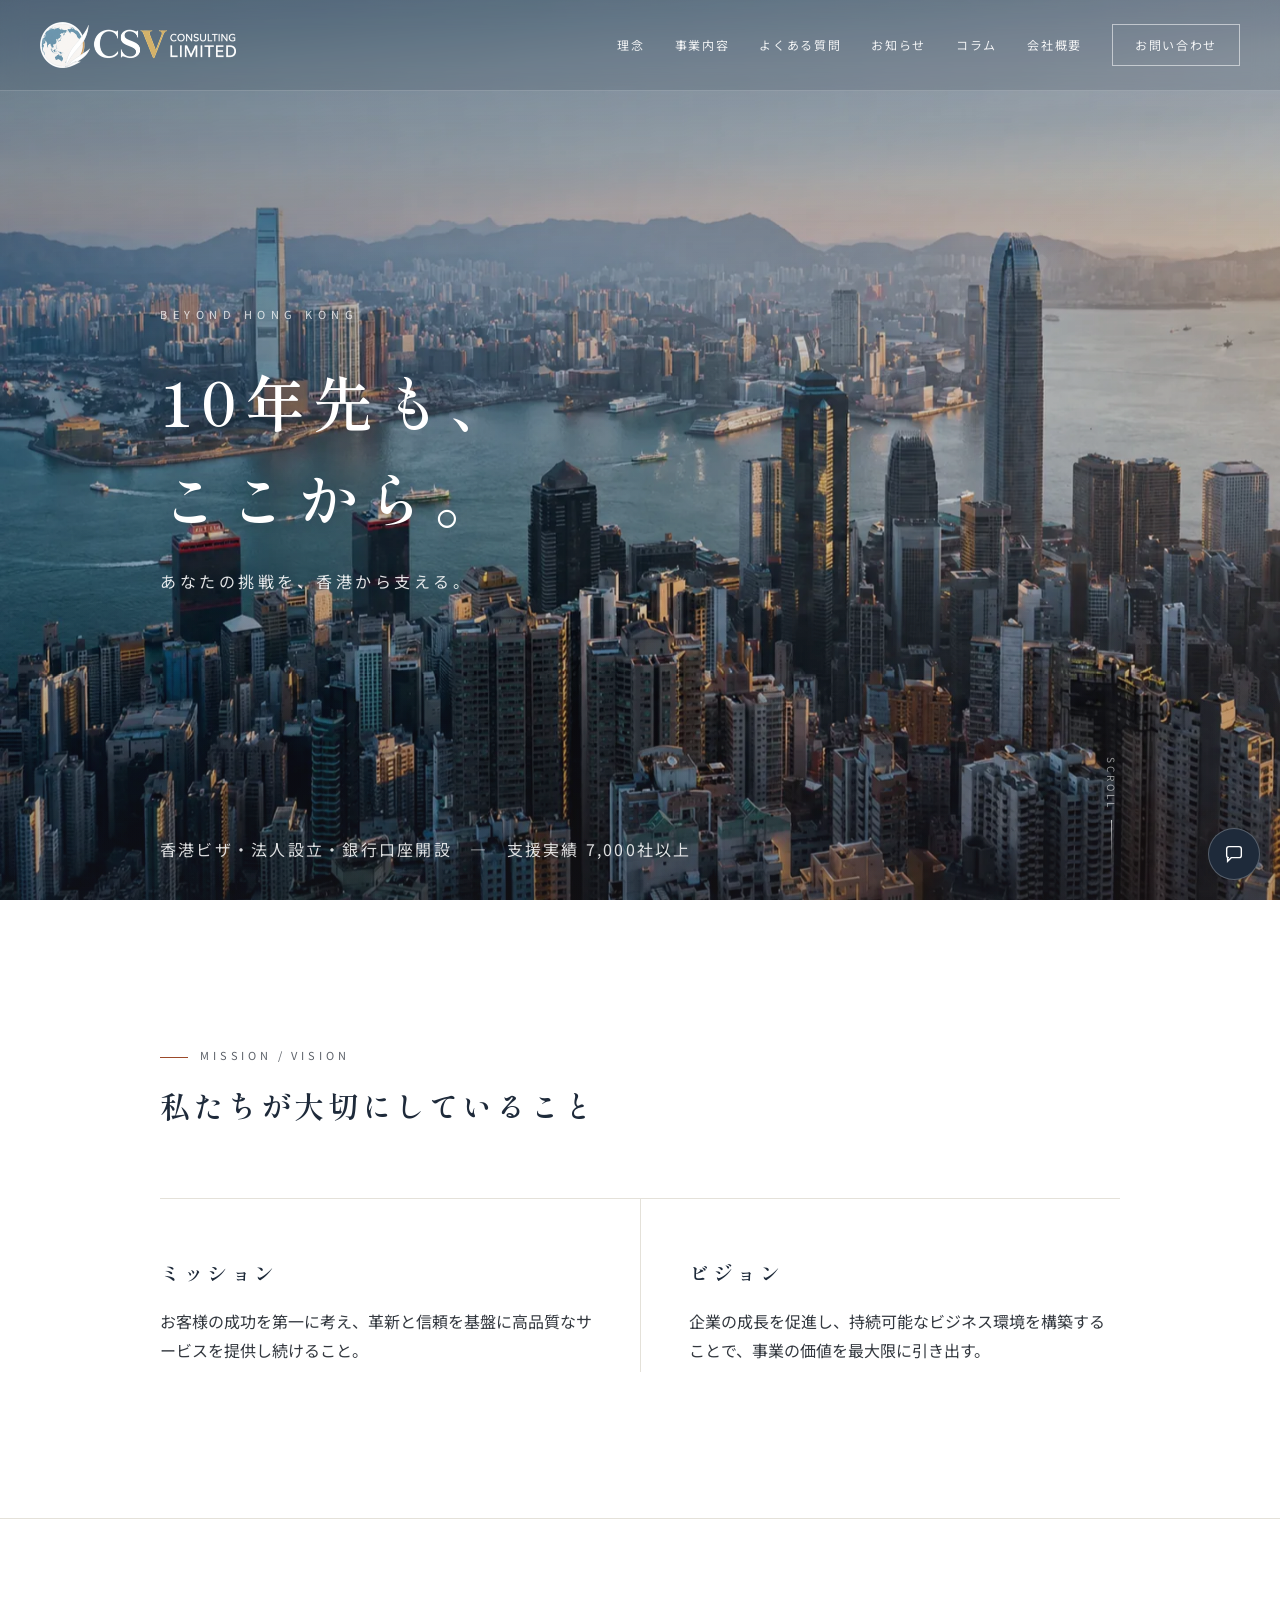
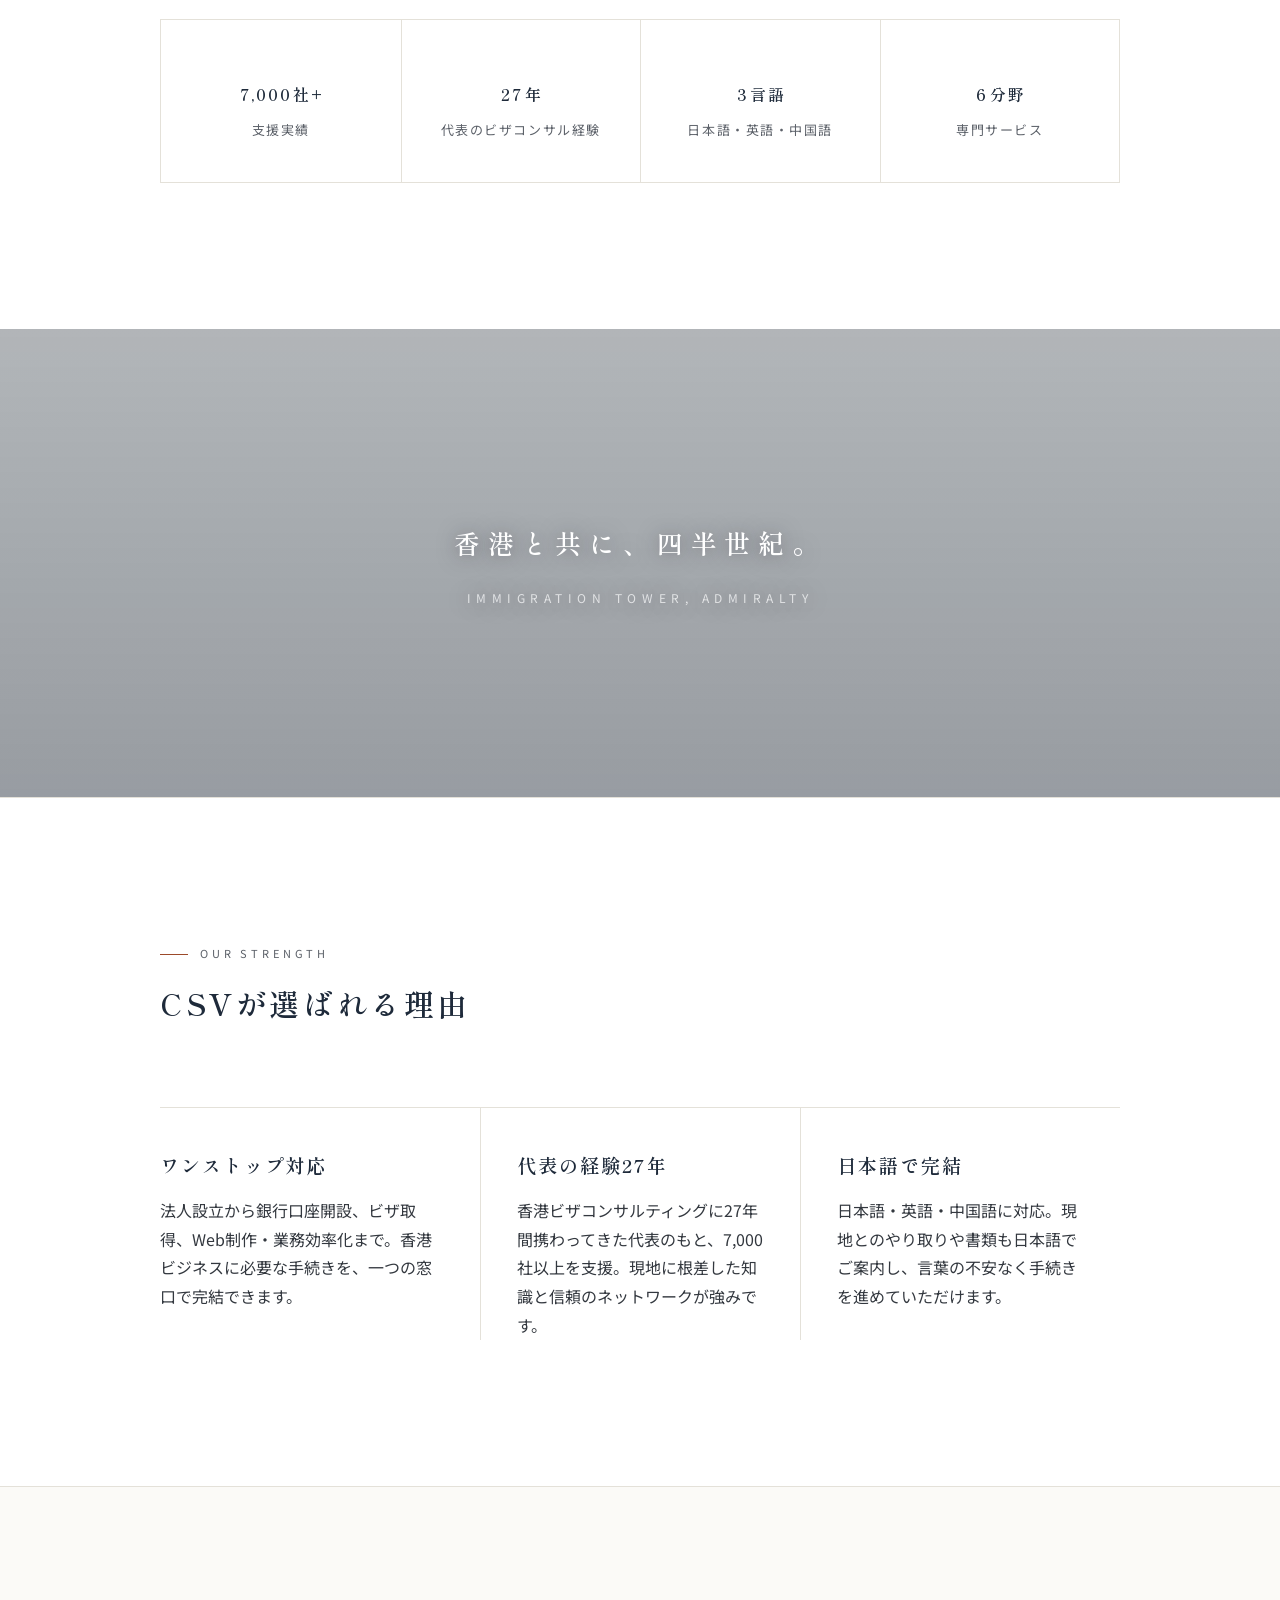
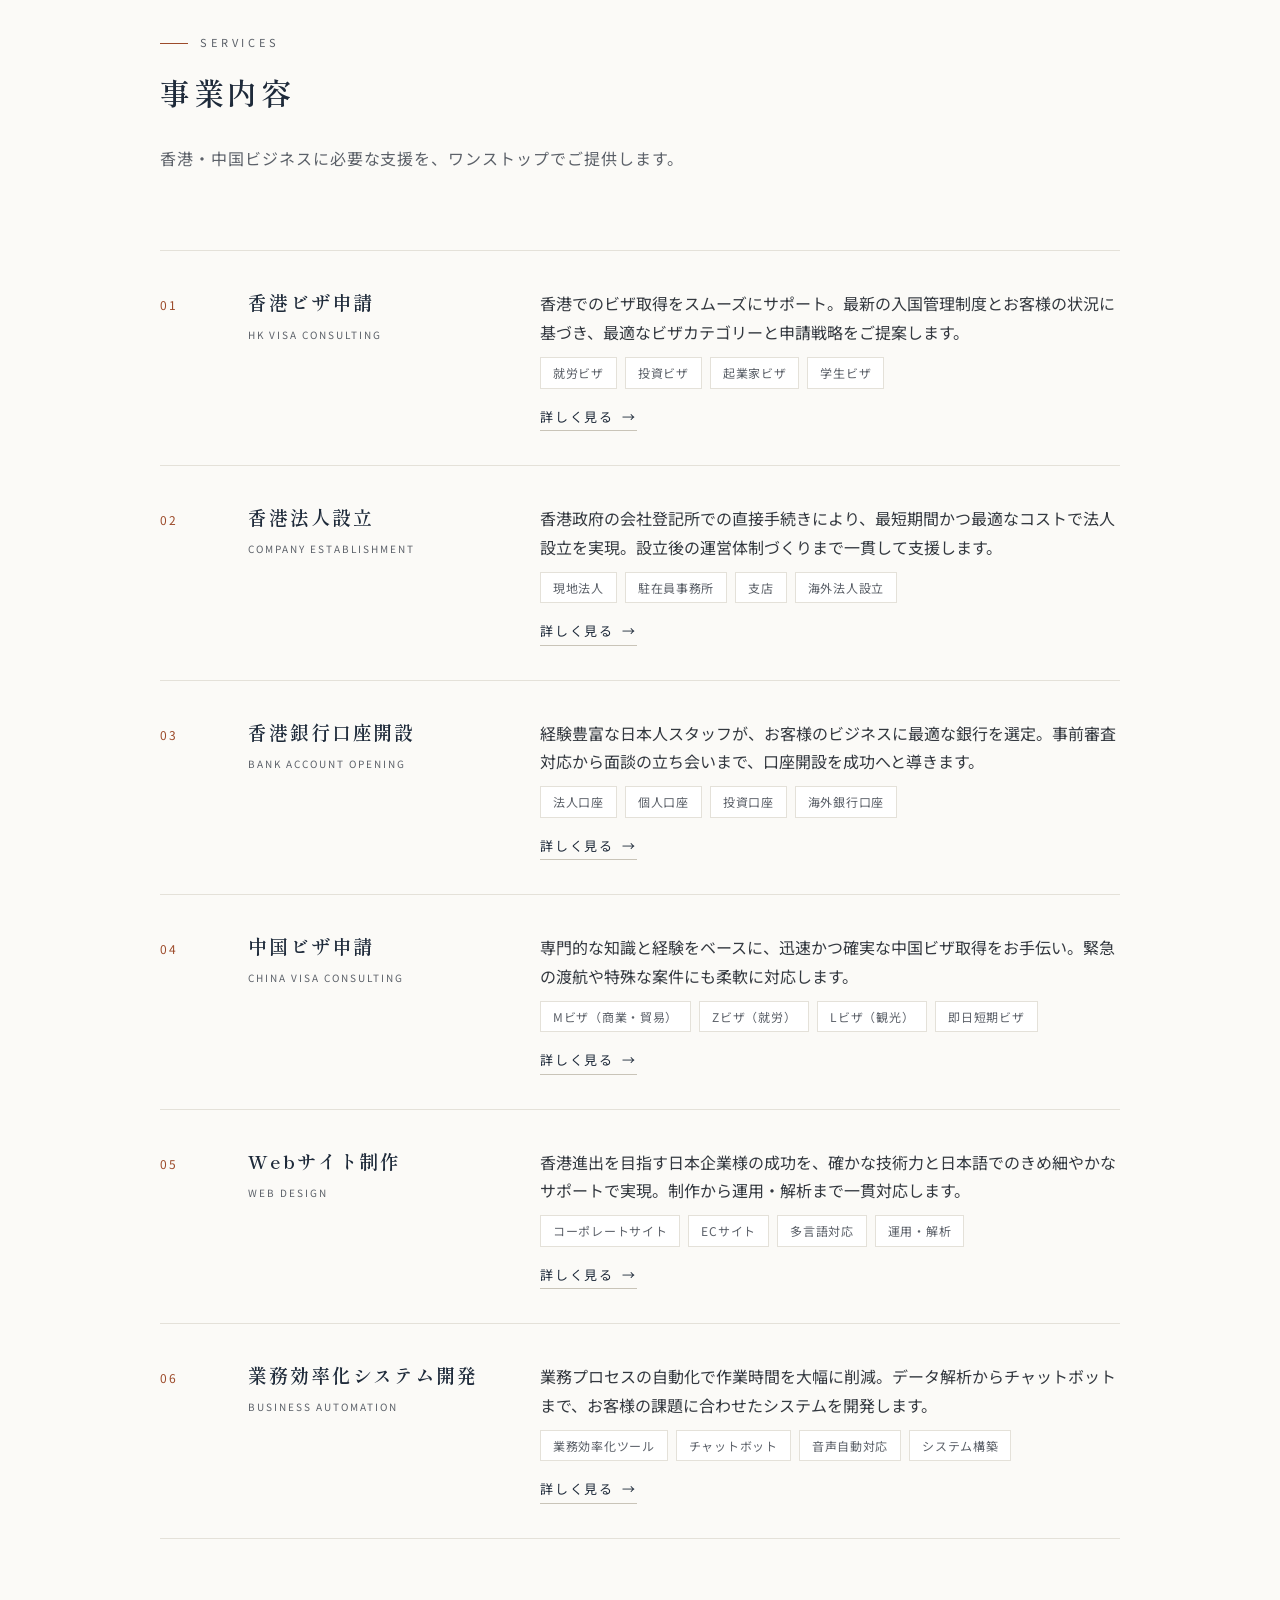
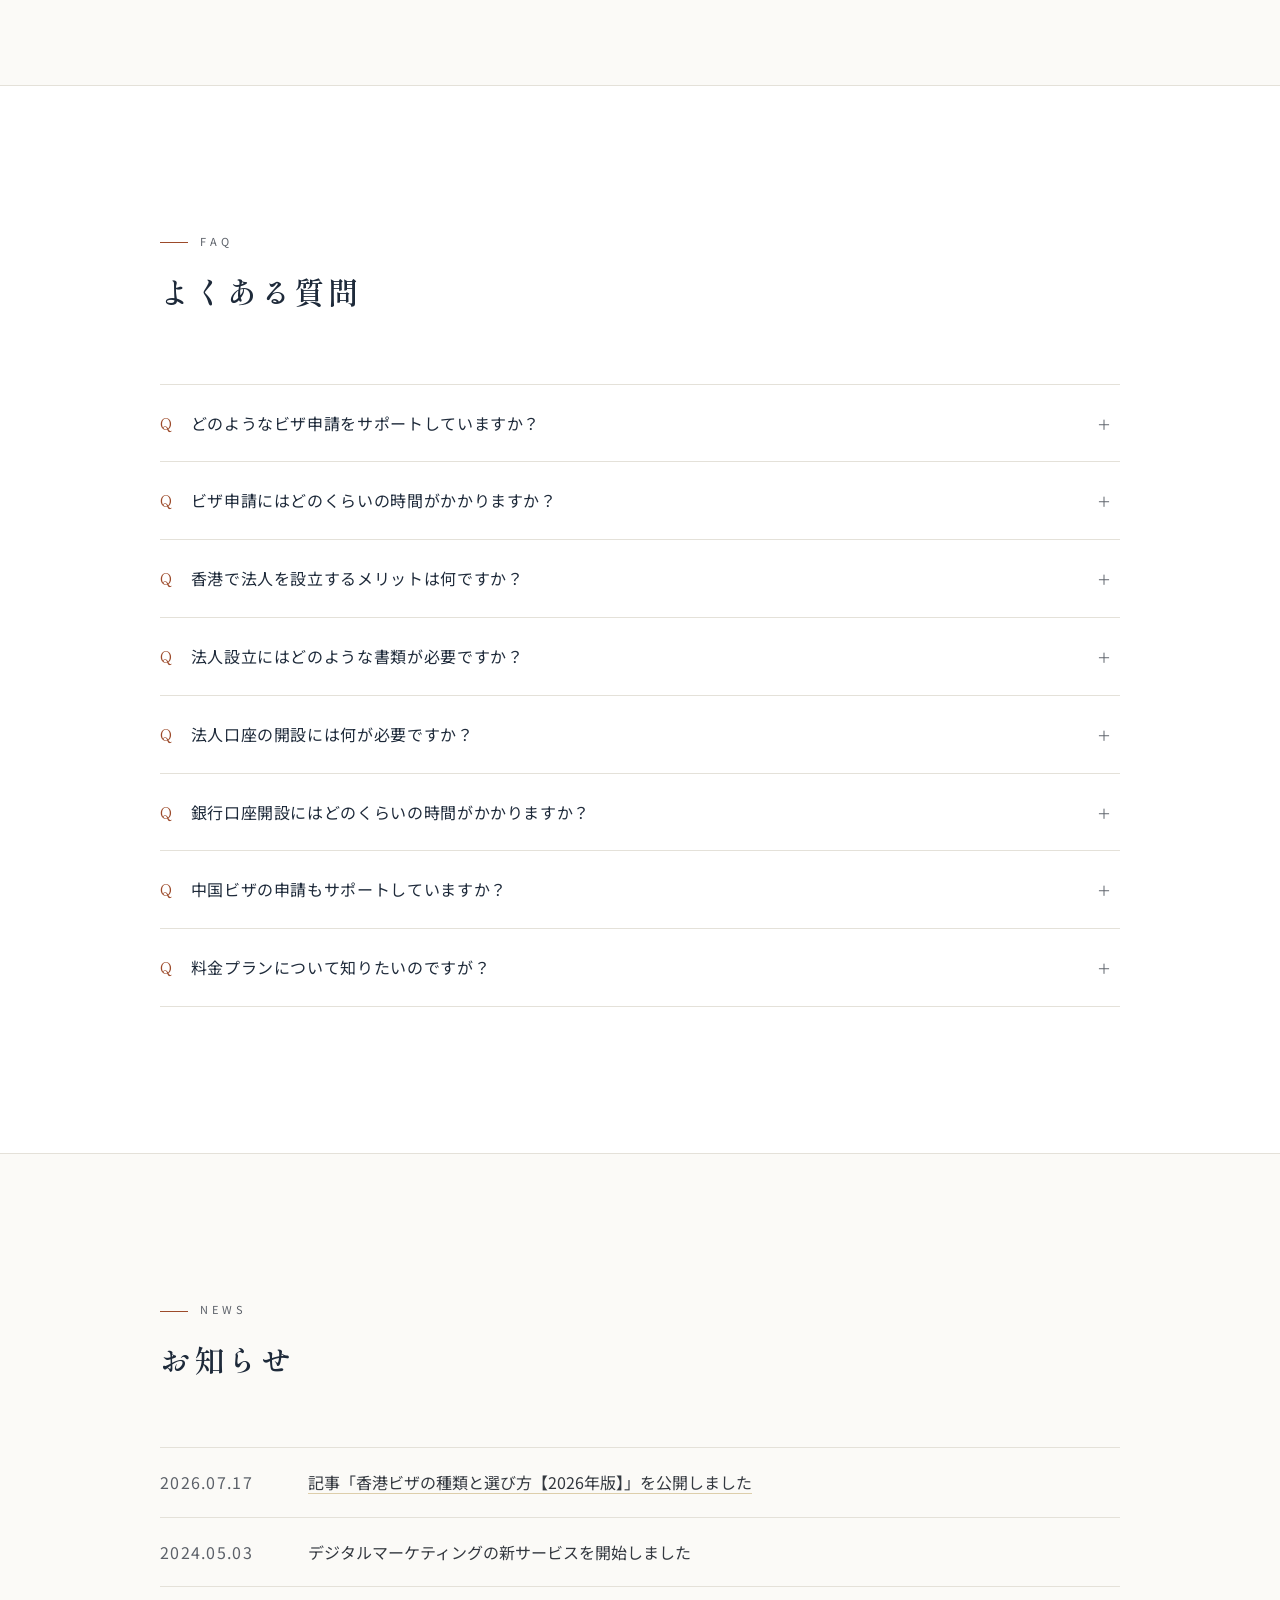
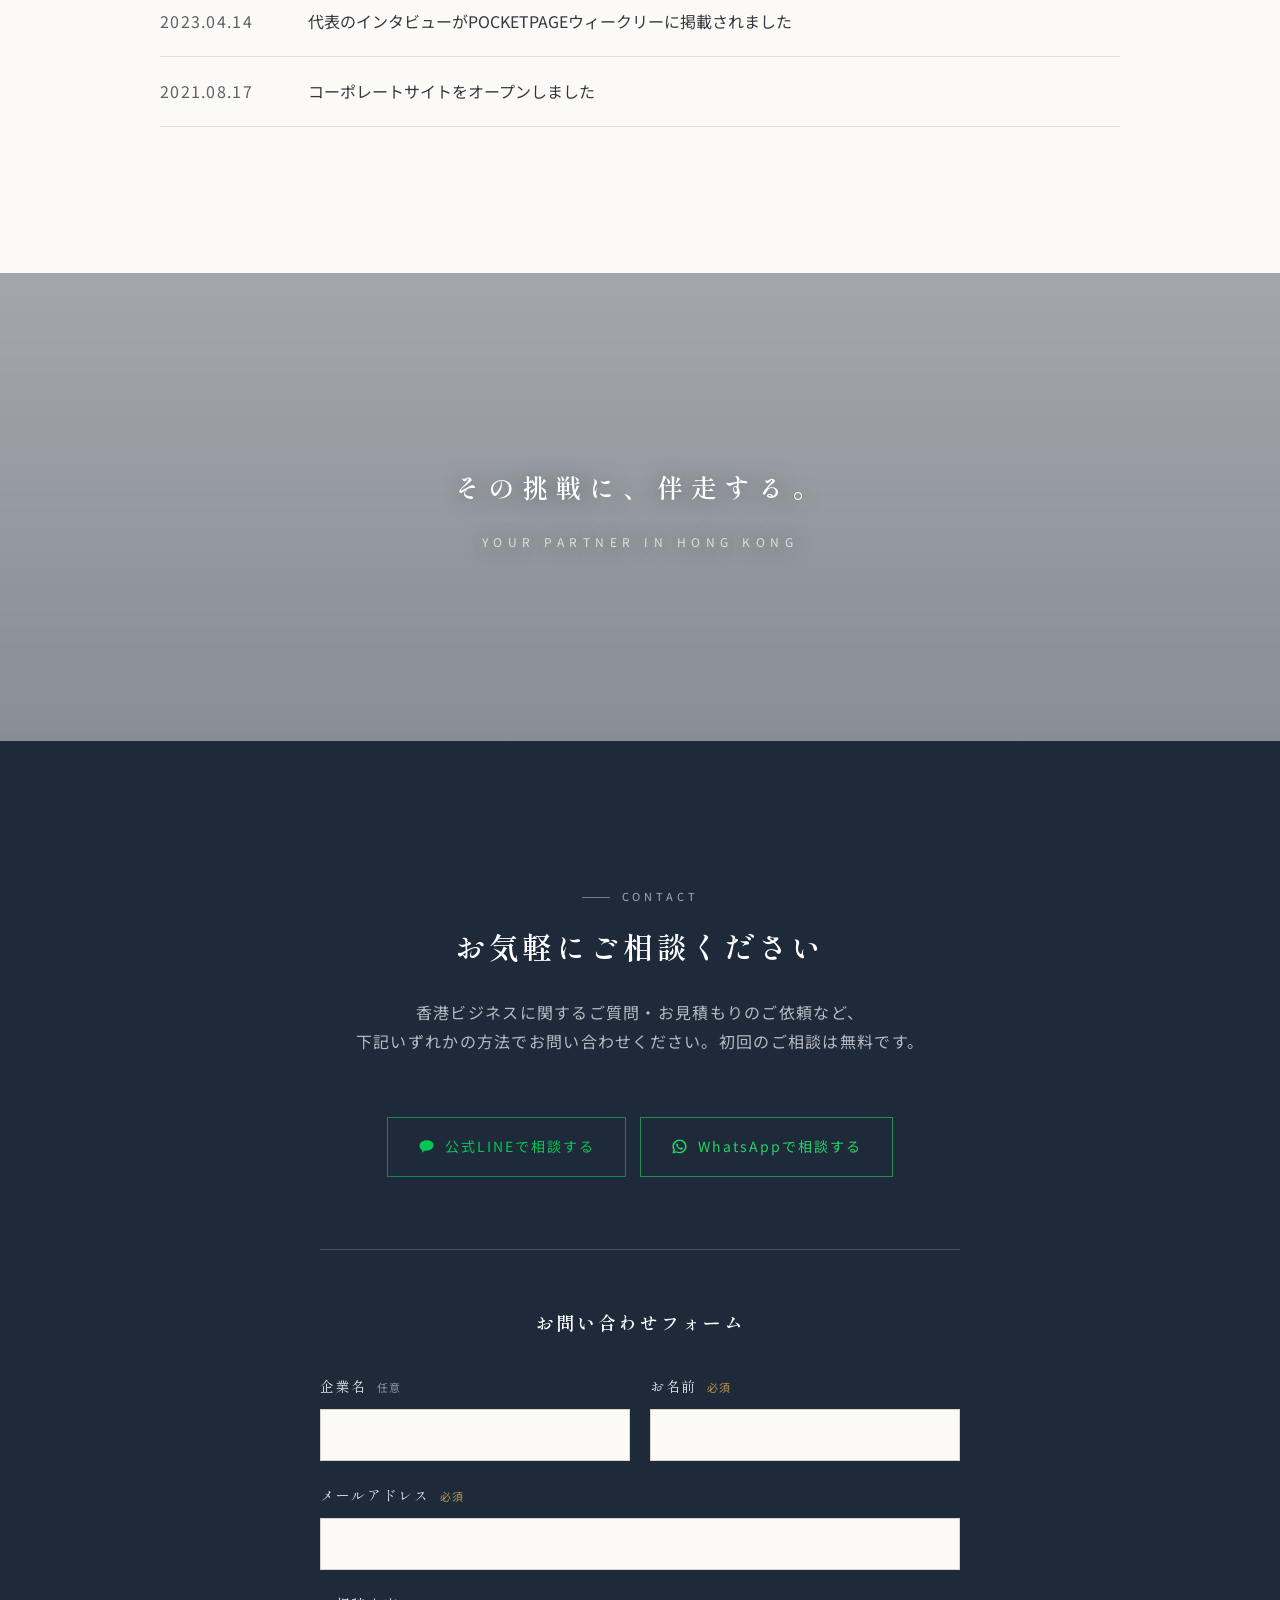
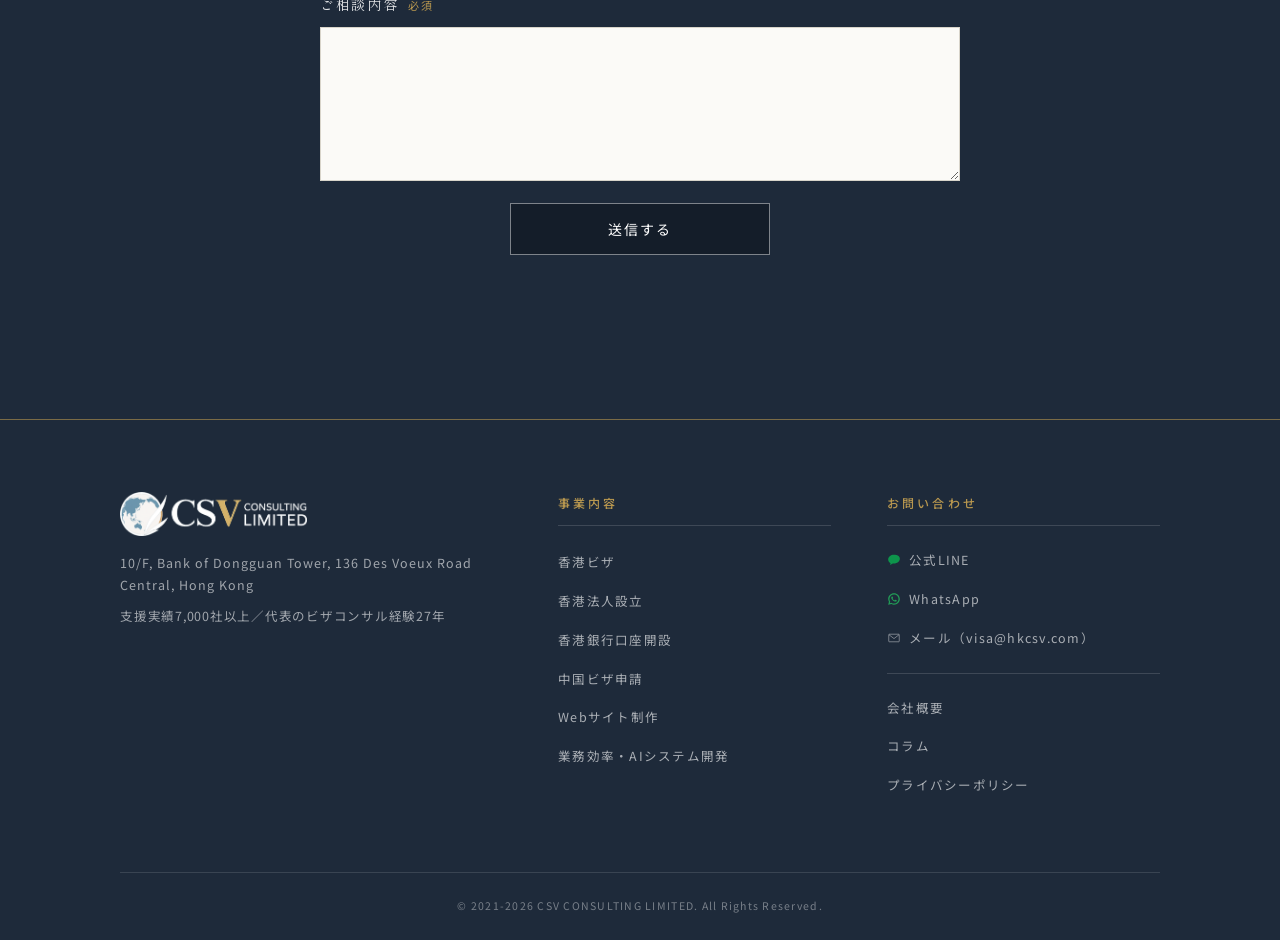
==== commit f904e80c: "Speed round 2: trim Mincho 700, WebP header/footer logos, defer gtag, shrink favicon - Fonts: drop S" ====
--- a/index.html
+++ b/index.html
@@ -4,12 +4,17 @@
 <meta charset="UTF-8">
 <meta name="viewport" content="width=device-width, initial-scale=1.0">
 <!-- Google tag (gtag.js) -->
-<script async src="https://www.googletagmanager.com/gtag/js?id=G-2SQB8SFXQP"></script>
 <script>
   window.dataLayer = window.dataLayer || [];
   function gtag(){dataLayer.push(arguments);}
   gtag('js', new Date());
   gtag('config', 'G-2SQB8SFXQP');
+  window.addEventListener('load', function(){
+    var s = document.createElement('script');
+    s.async = true;
+    s.src = 'https://www.googletagmanager.com/gtag/js?id=G-2SQB8SFXQP';
+    document.head.appendChild(s);
+  });
 </script>
 
 <title>CSV CONSULTING LIMITED｜香港ビザ・法人設立・銀行口座開設のワンストップ支援</title>
@@ -35,9 +40,9 @@
 
 <link rel="preconnect" href="https://fonts.googleapis.com">
 <link rel="preconnect" href="https://fonts.gstatic.com" crossorigin>
-<link rel="preload" as="style" href="https://fonts.googleapis.com/css2?family=Shippori+Mincho:wght@500;600;700&family=Noto+Sans+JP:wght@400;500;600&display=swap">
-<link href="https://fonts.googleapis.com/css2?family=Shippori+Mincho:wght@500;600;700&family=Noto+Sans+JP:wght@400;500;600&display=swap" rel="stylesheet" media="print" onload="this.media='all'">
-<noscript><link href="https://fonts.googleapis.com/css2?family=Shippori+Mincho:wght@500;600;700&family=Noto+Sans+JP:wght@400;500;600&display=swap" rel="stylesheet"></noscript>
+<link rel="preload" as="style" href="https://fonts.googleapis.com/css2?family=Shippori+Mincho:wght@500;600&family=Noto+Sans+JP:wght@400;500;600&display=swap">
+<link href="https://fonts.googleapis.com/css2?family=Shippori+Mincho:wght@500;600&family=Noto+Sans+JP:wght@400;500;600&display=swap" rel="stylesheet" media="print" onload="this.media='all'">
+<noscript><link href="https://fonts.googleapis.com/css2?family=Shippori+Mincho:wght@500;600&family=Noto+Sans+JP:wght@400;500;600&display=swap" rel="stylesheet"></noscript>
 
 <link rel="stylesheet" href="css/style.css">
 <link rel="stylesheet" href="css/chat.css">
@@ -48,7 +53,7 @@
   "@type": "Organization",
   "name": "CSV CONSULTING LIMITED",
   "url": "https://hkcsv.com/",
-  "logo": "https://hkcsv.com/images/logo.png",
+  "logo": "https://hkcsv.com/images/logo.webp",
   "email": "visa@hkcsv.com",
   "foundingDate": "2021-08",
   "address": {
@@ -69,7 +74,7 @@
 -->
 
 <header id="hd">
-  <a class="brand" href="#top" aria-label="CSV CONSULTING LIMITED トップへ"><img class="logo-l" src="images/logo-hero-gold.webp" alt="CSV CONSULTING LIMITED" width="391" height="92"><img class="logo-d" src="images/logo.png" alt="" width="496" height="120"></a>
+  <a class="brand" href="#top" aria-label="CSV CONSULTING LIMITED トップへ"><img class="logo-l" src="images/logo-hero-gold.webp" alt="CSV CONSULTING LIMITED" width="391" height="92"><img class="logo-d" src="images/logo.webp" alt="" width="391" height="92"></a>
   <nav aria-label="メインメニュー">
     <a href="#mission">理念</a>
     <a href="#services">事業内容</a>
@@ -367,7 +372,7 @@
 <footer>
   <div class="ft-grid">
     <div class="ft-col">
-      <img class="ft-logo" src="images/logo-white.png" alt="CSV CONSULTING LIMITED" width="496" height="120">
+      <img class="ft-logo" src="images/logo-white.webp" alt="CSV CONSULTING LIMITED" width="391" height="92">
       <p class="ft-addr">10/F, Bank of Dongguan Tower, 136 Des Voeux Road Central, Hong Kong</p>
       <p class="ft-note">支援実績7,000社以上／代表のビザコンサル経験27年</p>
     </div>
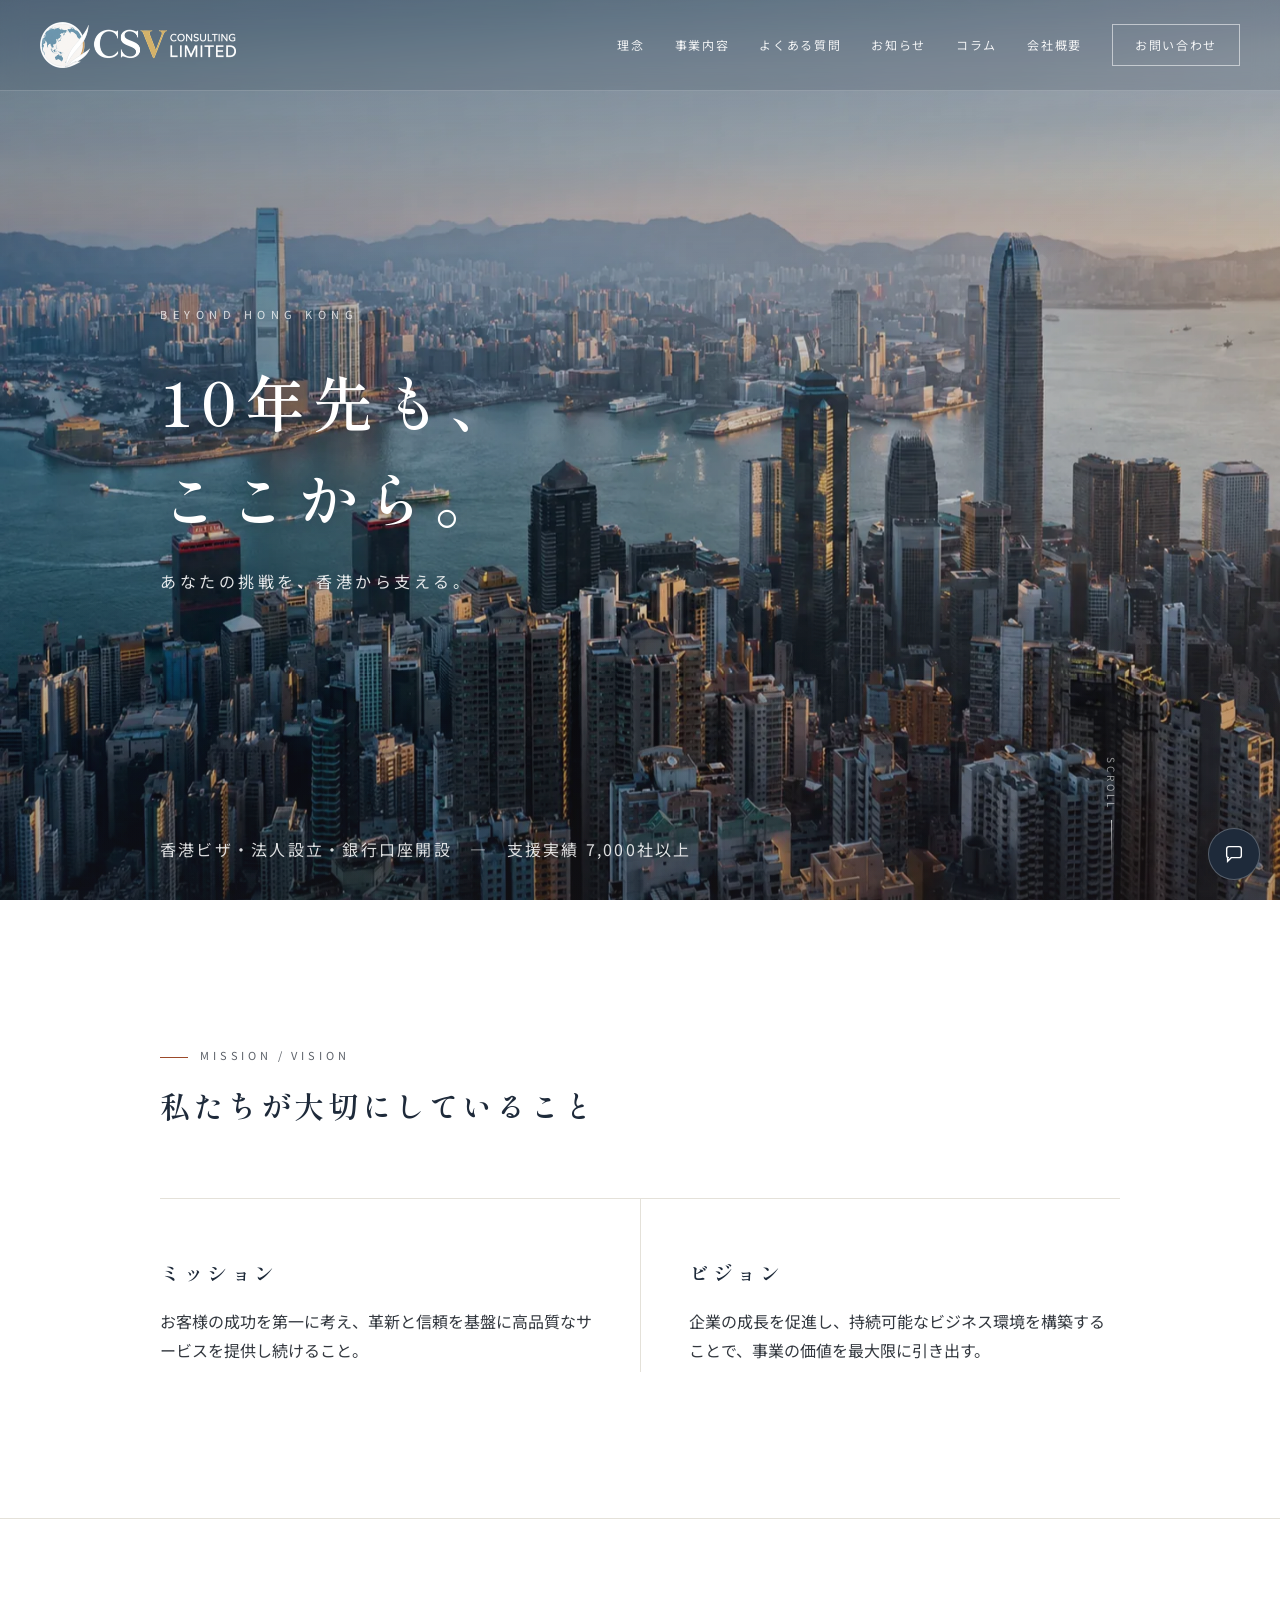
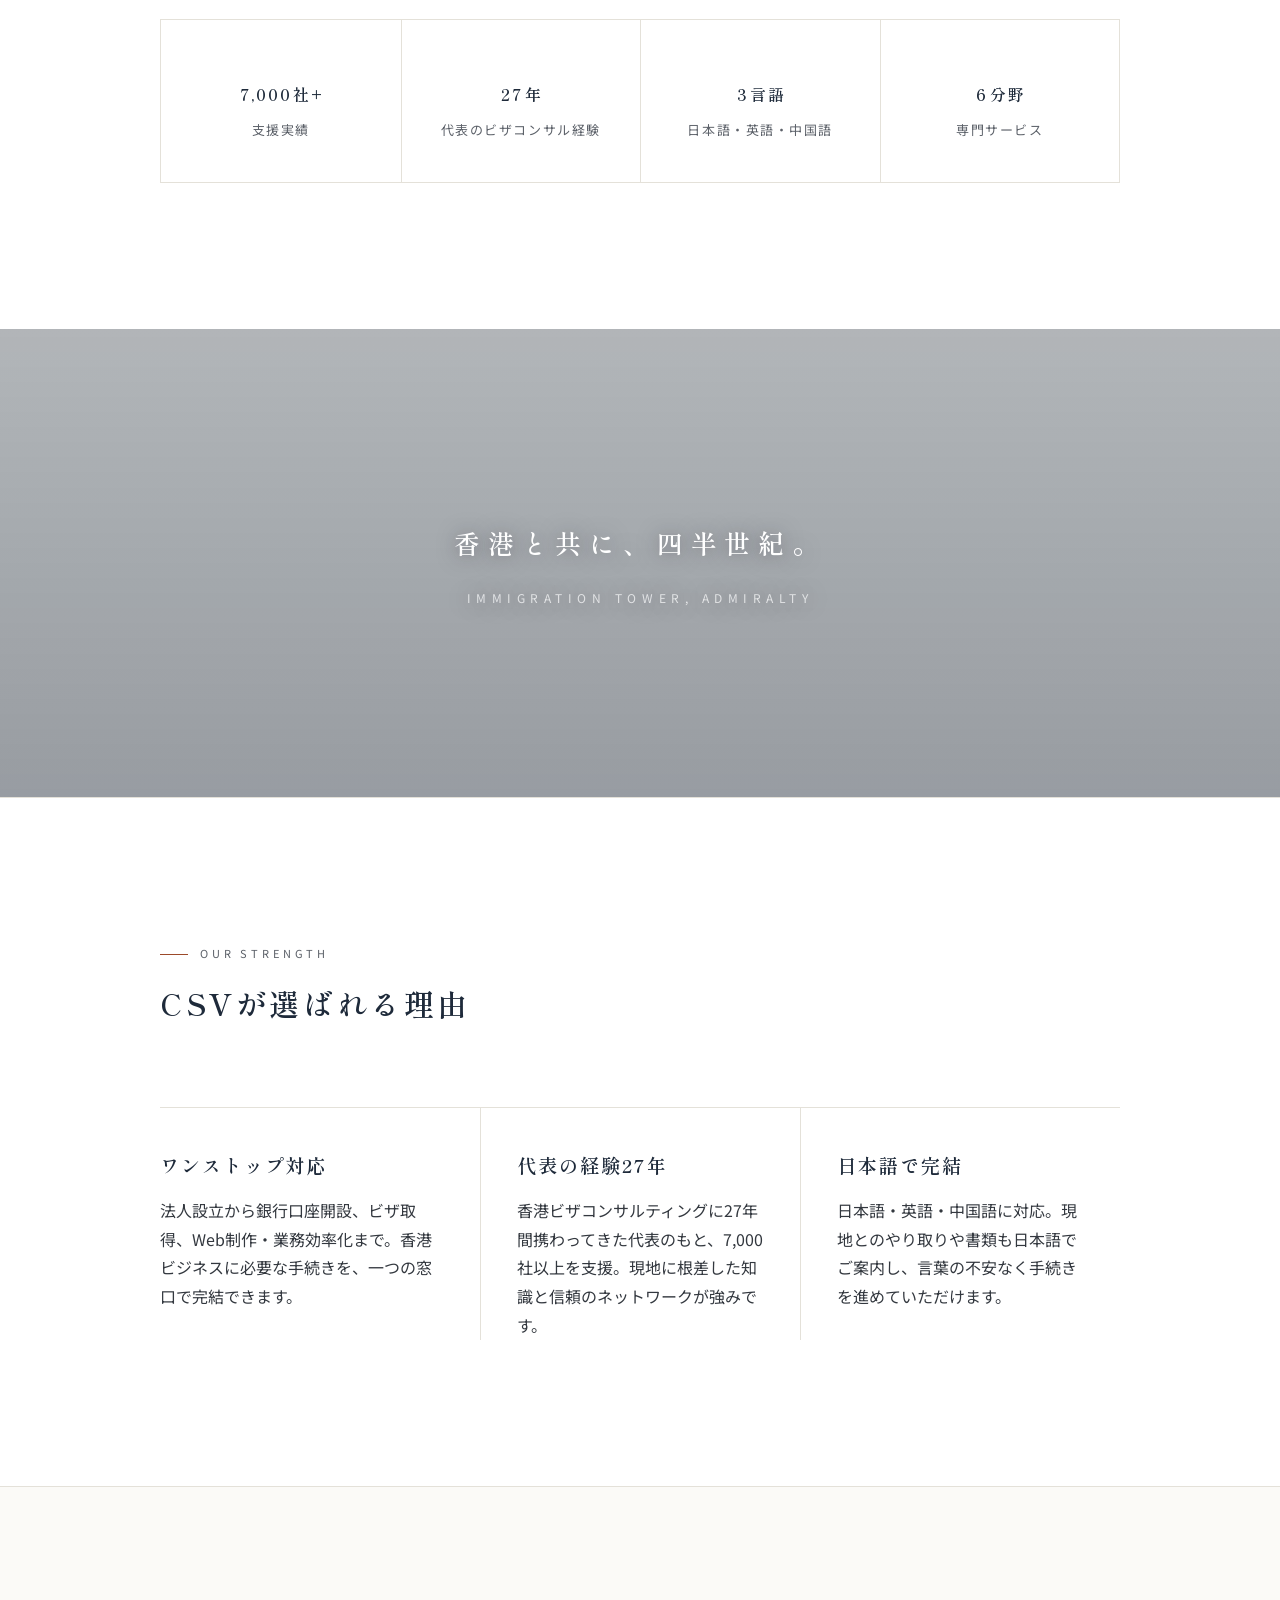
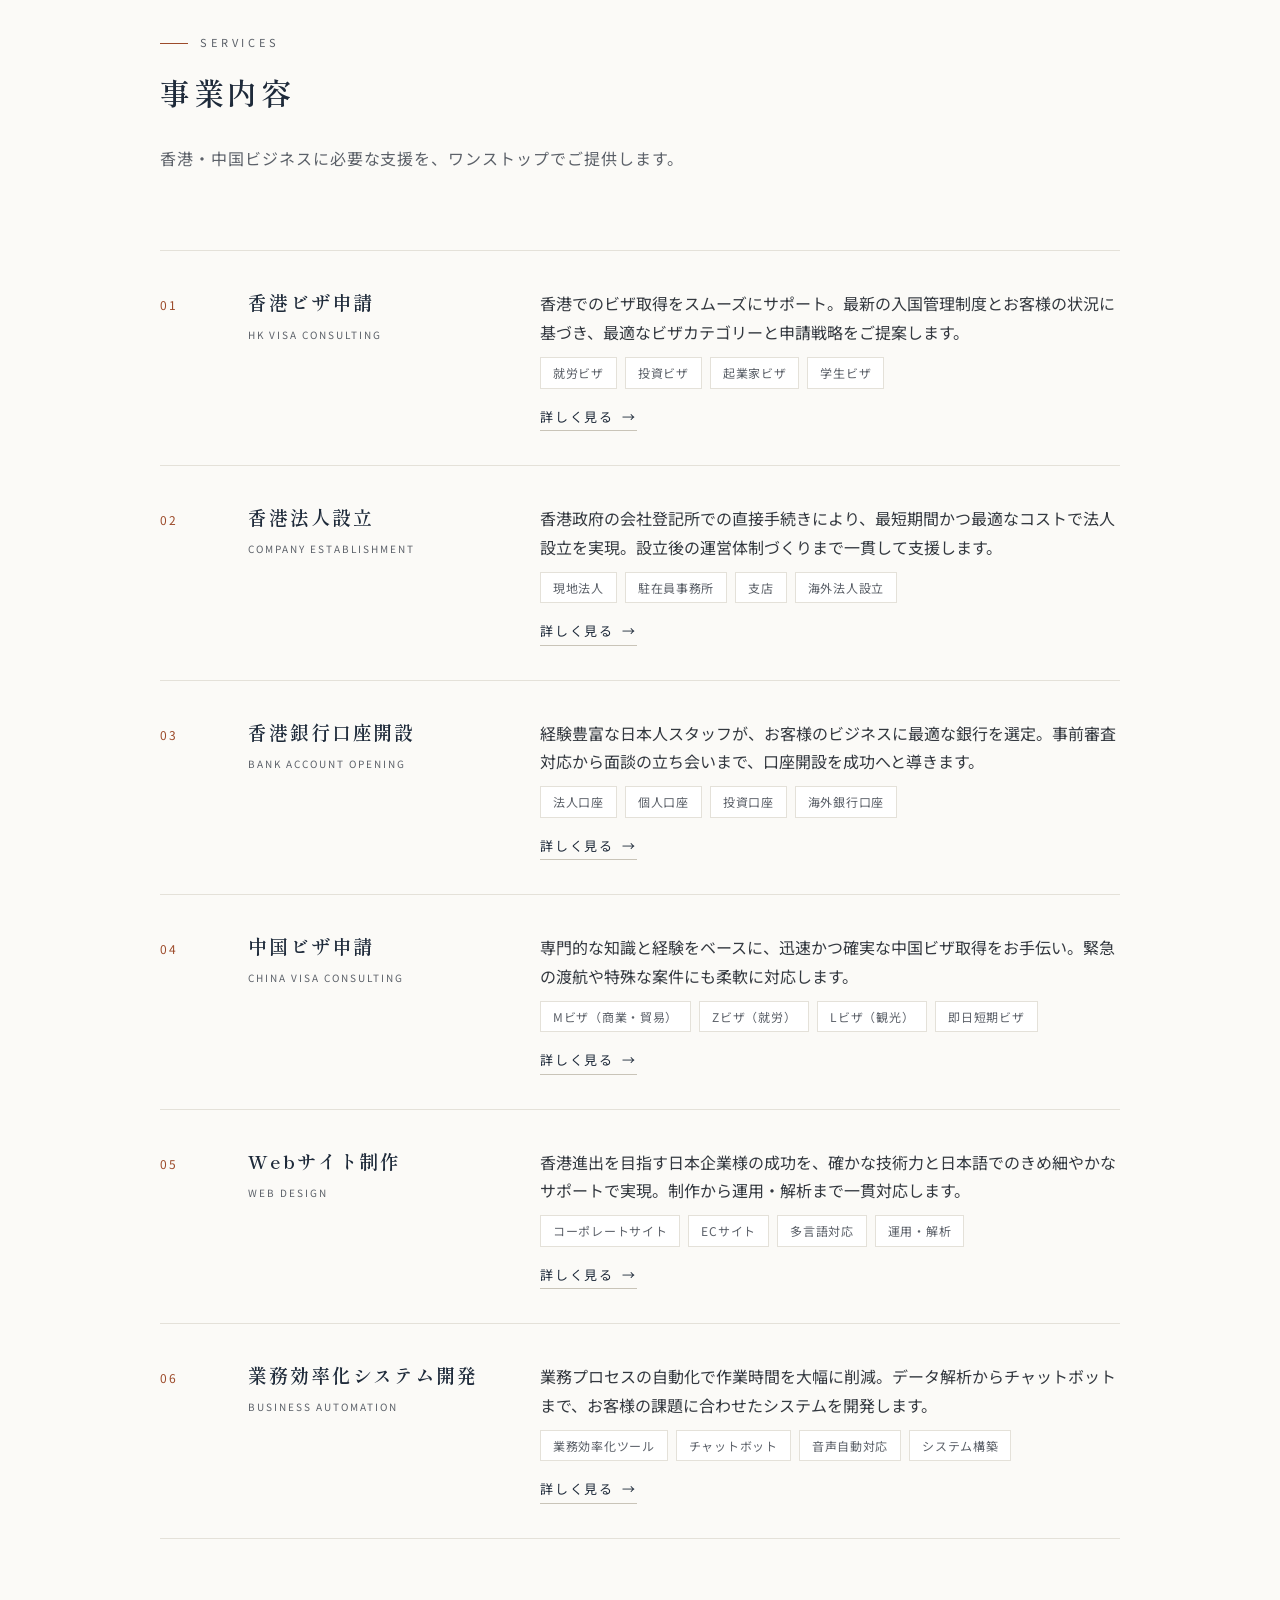
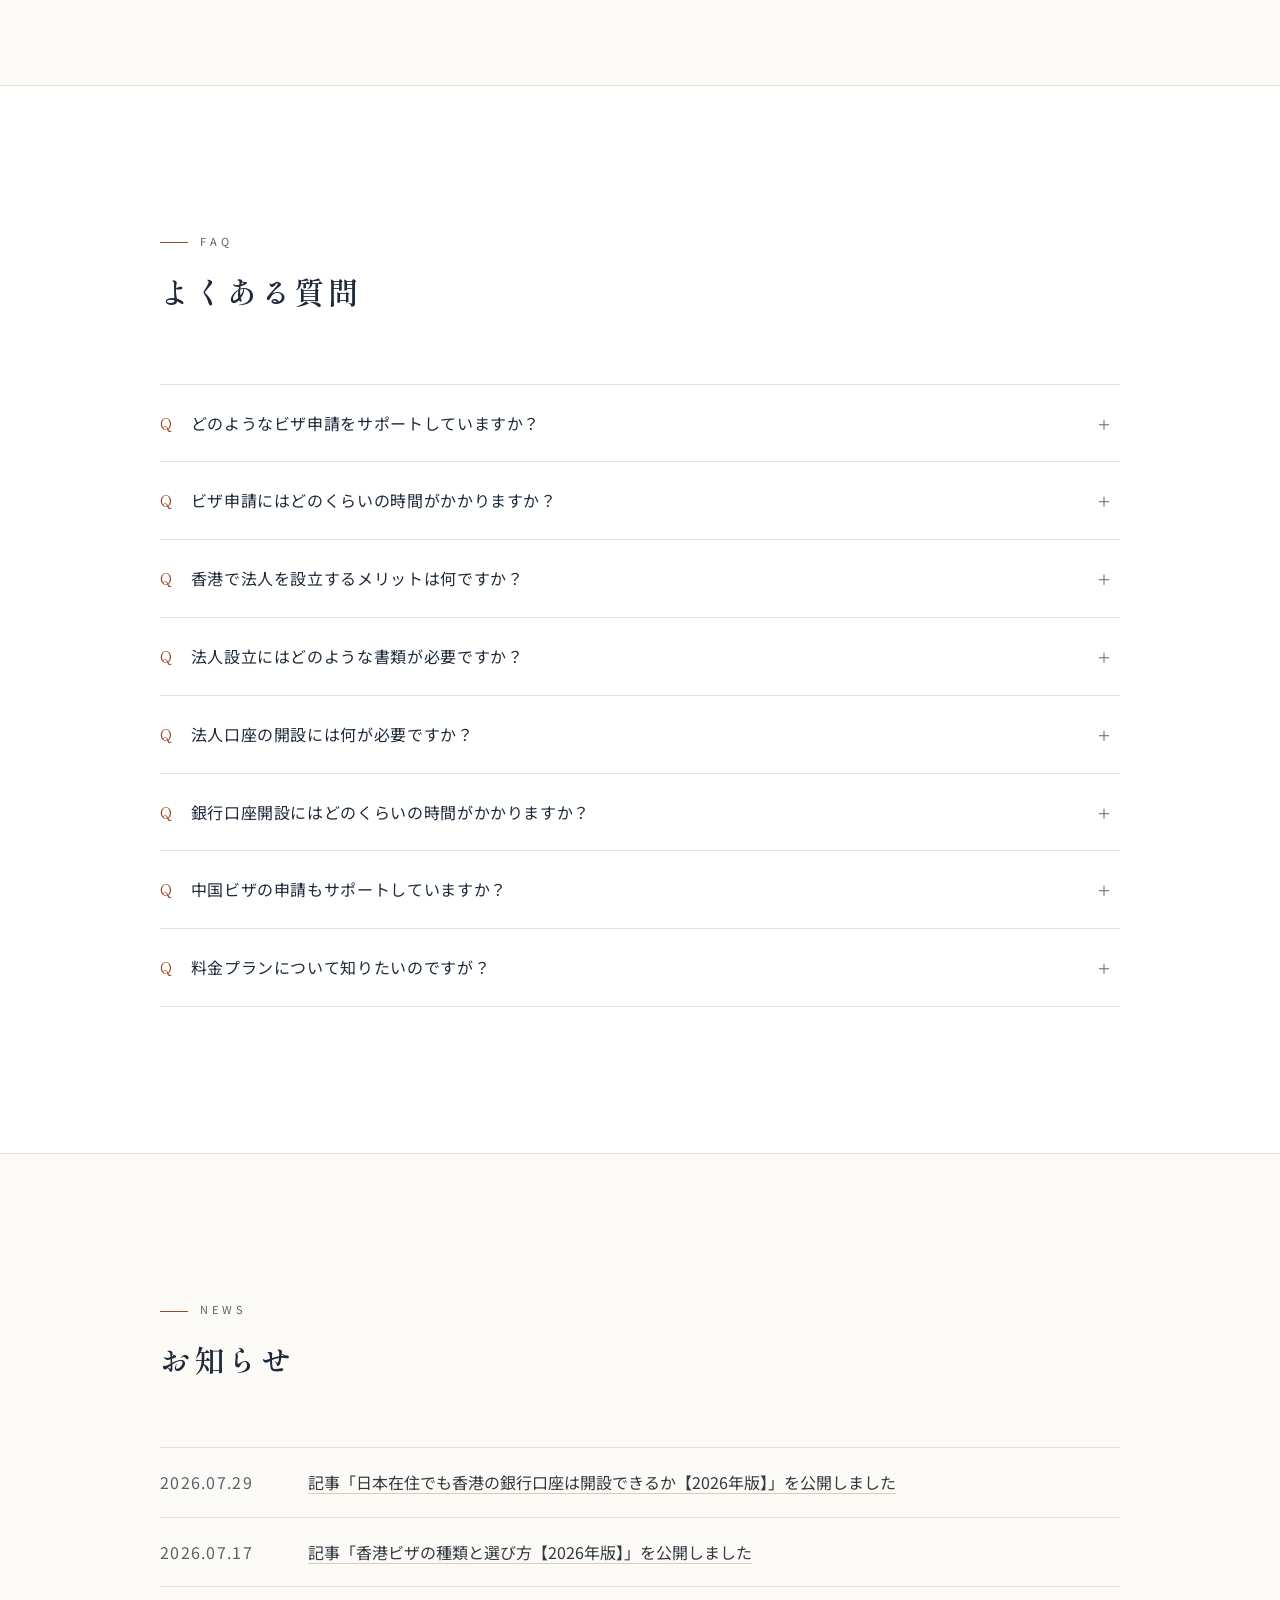
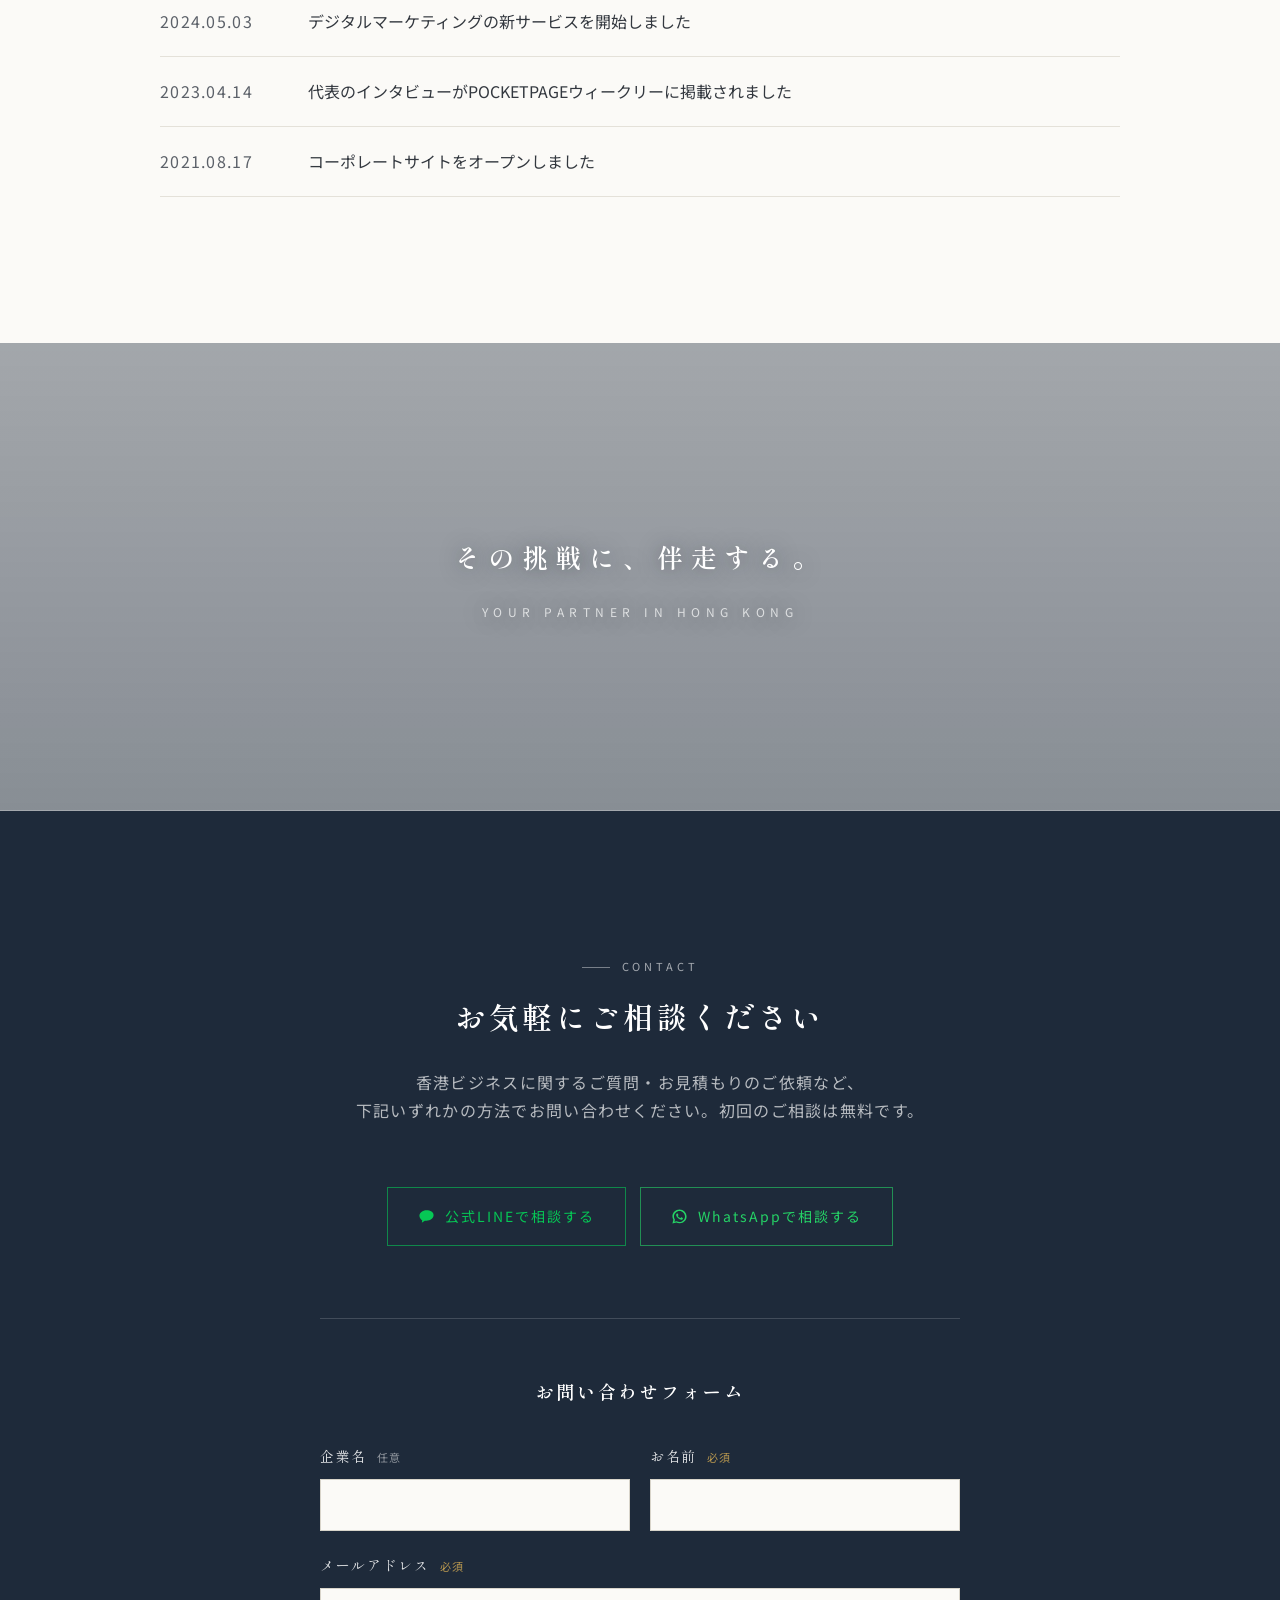
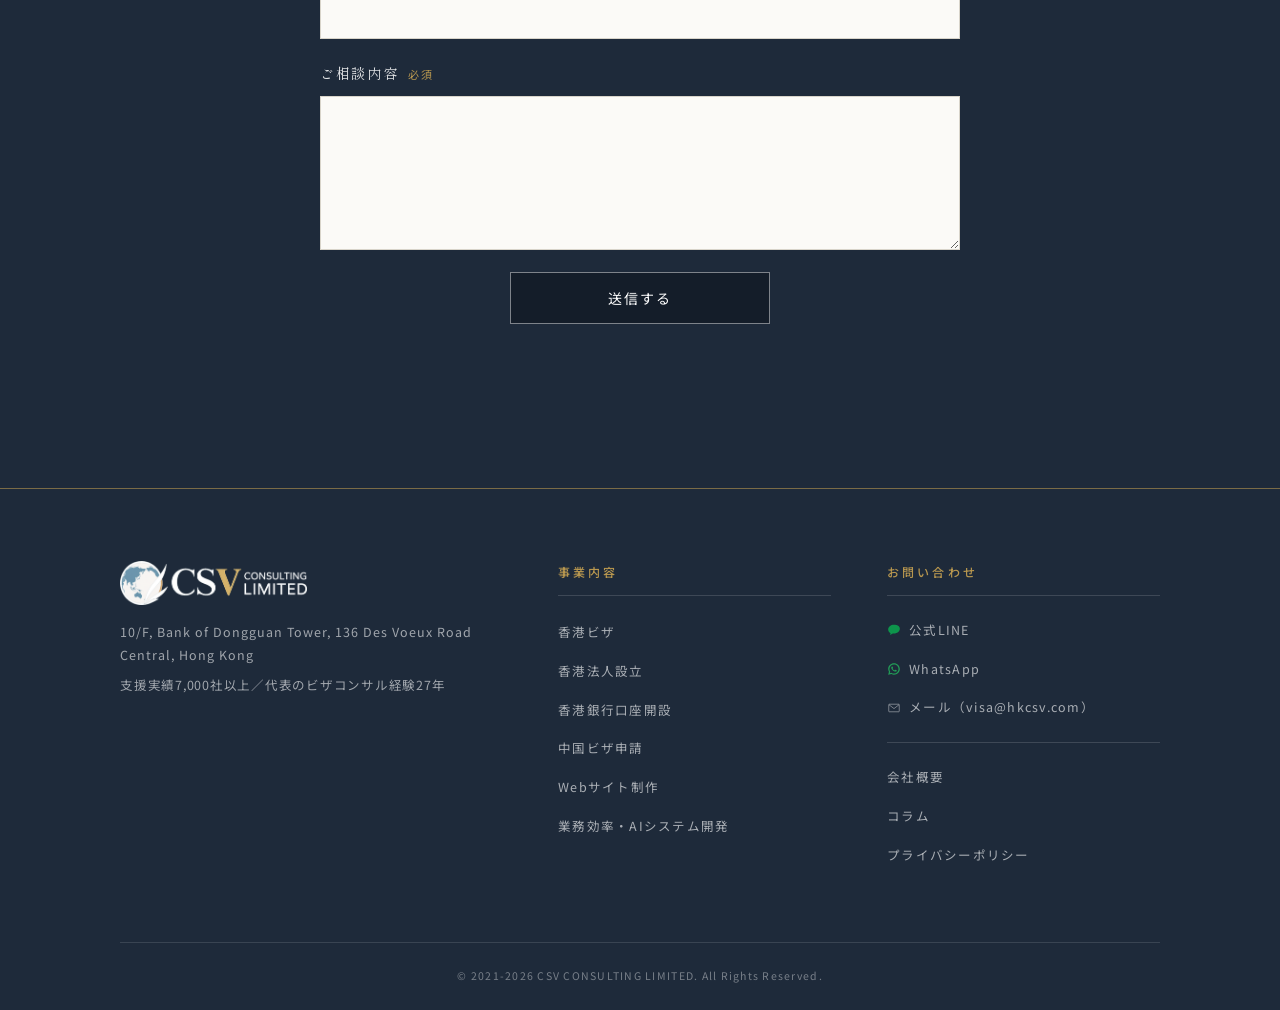
==== commit 77ffcbc0: "Publish column article 2: Hong Kong bank account guide - Add column/bank-account-guide.html (from ap" ====
--- a/index.html
+++ b/index.html
@@ -304,6 +304,10 @@
     <h2 class="heading rv">お知らせ</h2>
     <div class="news-list rv">
       <div class="news-row">
+        <time datetime="2026-07-29">2026.07.29</time>
+        <a class="news-t" href="column/bank-account-guide.html">記事「日本在住でも香港の銀行口座は開設できるか【2026年版】」を公開しました</a>
+      </div>
+      <div class="news-row">
         <time datetime="2026-07-17">2026.07.17</time>
         <a class="news-t" href="column/visa-guide.html">記事「香港ビザの種類と選び方【2026年版】」を公開しました</a>
       </div>
@@ -342,7 +346,7 @@
       <a class="cbtn cbtn-wa" href="https://api.whatsapp.com/send/?phone=85295750123&text&type=phone_number&app_absent=0" target="_blank" rel="noopener"><svg viewBox="0 0 24 24" aria-hidden="true"><path d="M12 2C6.49 2 2 6.36 2 11.72c0 1.72.47 3.4 1.35 4.88L2 22l5.55-1.42c1.35.72 2.89 1.1 4.45 1.1 5.51 0 10-4.36 10-9.72S17.51 2 12 2zm0 17.8c-1.4 0-2.77-.37-3.96-1.06l-.28-.17-2.95.76.79-2.84-.19-.29c-.78-1.23-1.19-2.65-1.19-4.12 0-4.32 3.5-7.83 7.78-7.83s7.78 3.51 7.78 7.83-3.5 7.72-7.78 7.72zm4.27-5.86c-.23-.12-1.38-.68-1.6-.76-.21-.08-.37-.12-.52.12-.16.23-.6.76-.74.91-.13.16-.27.18-.5.06-.23-.12-.99-.36-1.88-1.16-.7-.62-1.17-1.39-1.3-1.62-.14-.23-.02-.36.1-.47.11-.1.24-.27.35-.41.12-.14.16-.23.24-.39.08-.16.04-.29-.02-.41-.06-.12-.52-1.26-.72-1.72-.19-.45-.38-.39-.52-.4h-.45c-.16 0-.41.06-.63.29-.21.23-.82.8-.82 1.95s.84 2.26.96 2.42c.12.16 1.65 2.52 4 3.53.56.24 1 .39 1.34.5.56.18 1.07.15 1.48.09.45-.07 1.38-.56 1.58-1.11.19-.55.19-1.01.14-1.11-.06-.1-.21-.16-.44-.28z"/></svg>WhatsAppで相談する</a>
     </div>
 
-    <div class="cform-wrap rv">
+    <div class="cform-wrap rv" id="form" style="scroll-margin-top:84px">
       <p class="cform-title">お問い合わせフォーム</p>
       <form class="cform" novalidate>
         <div class="cform-row">
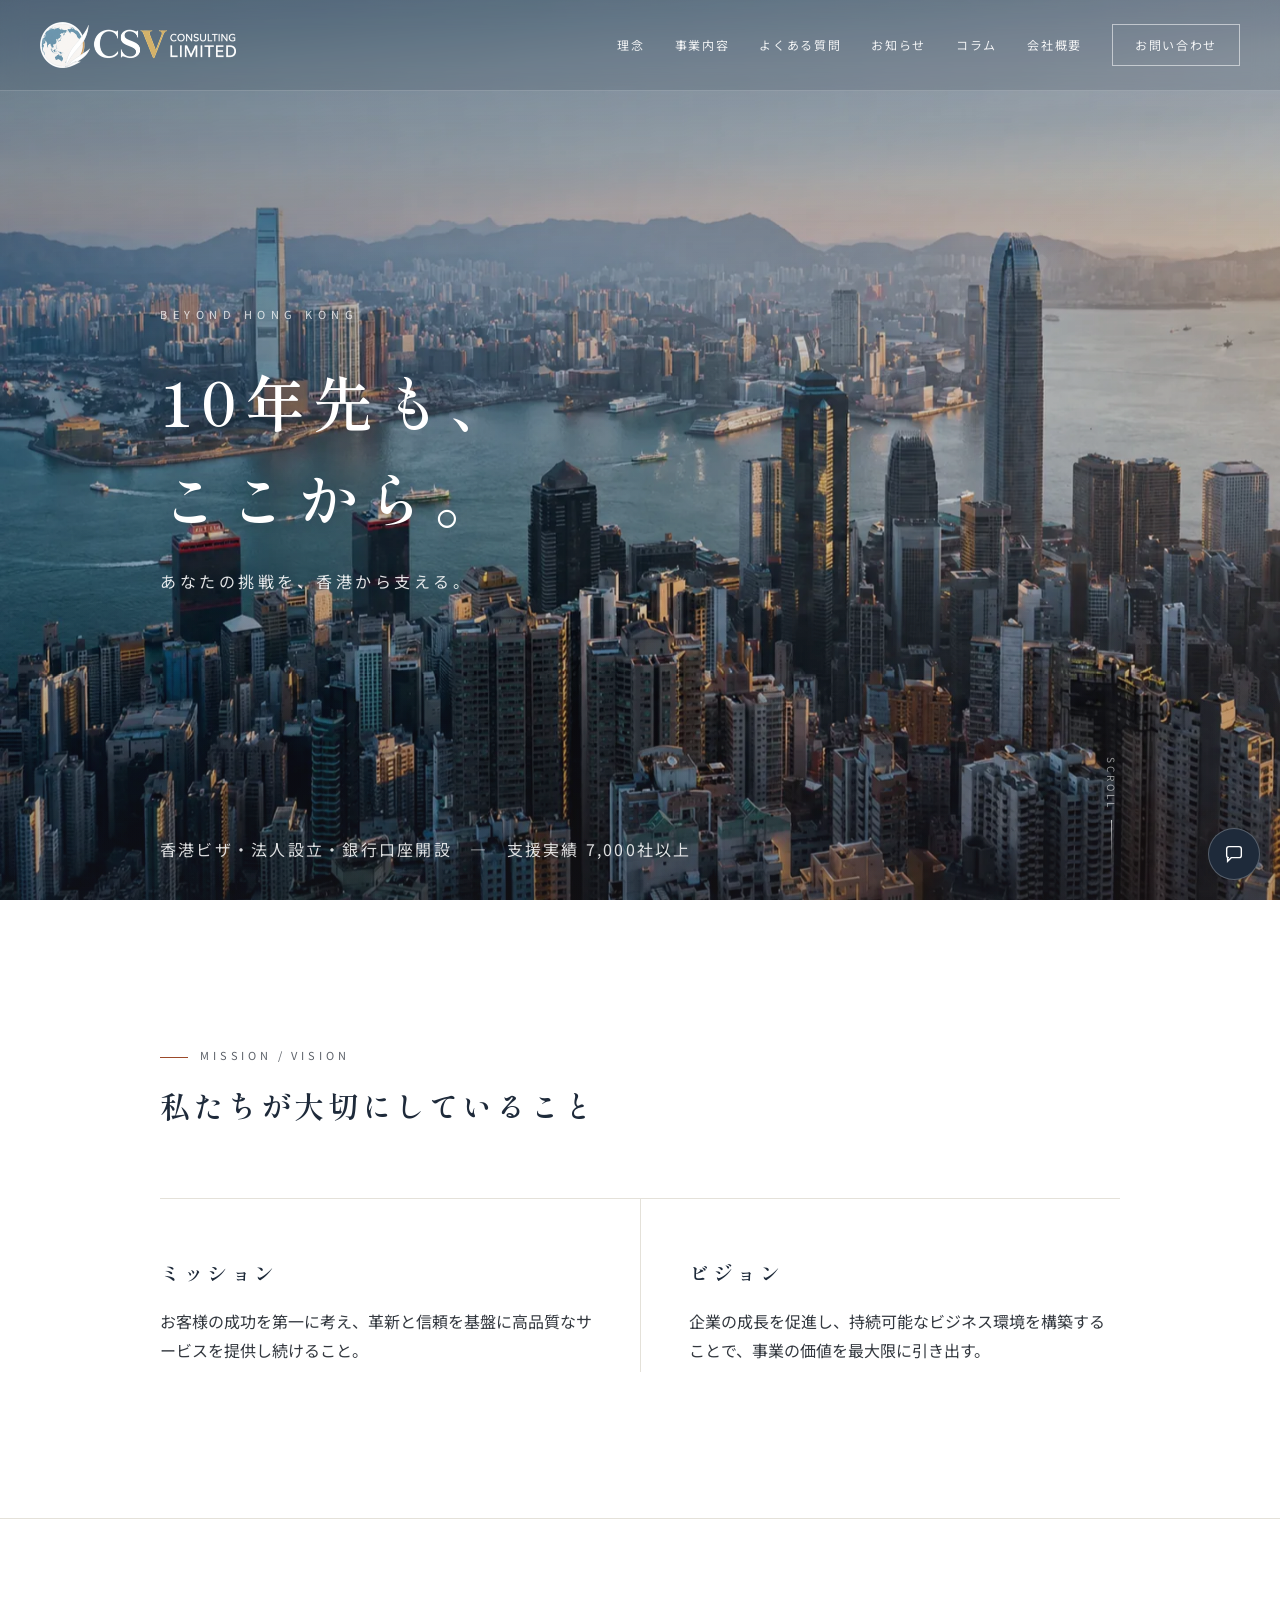
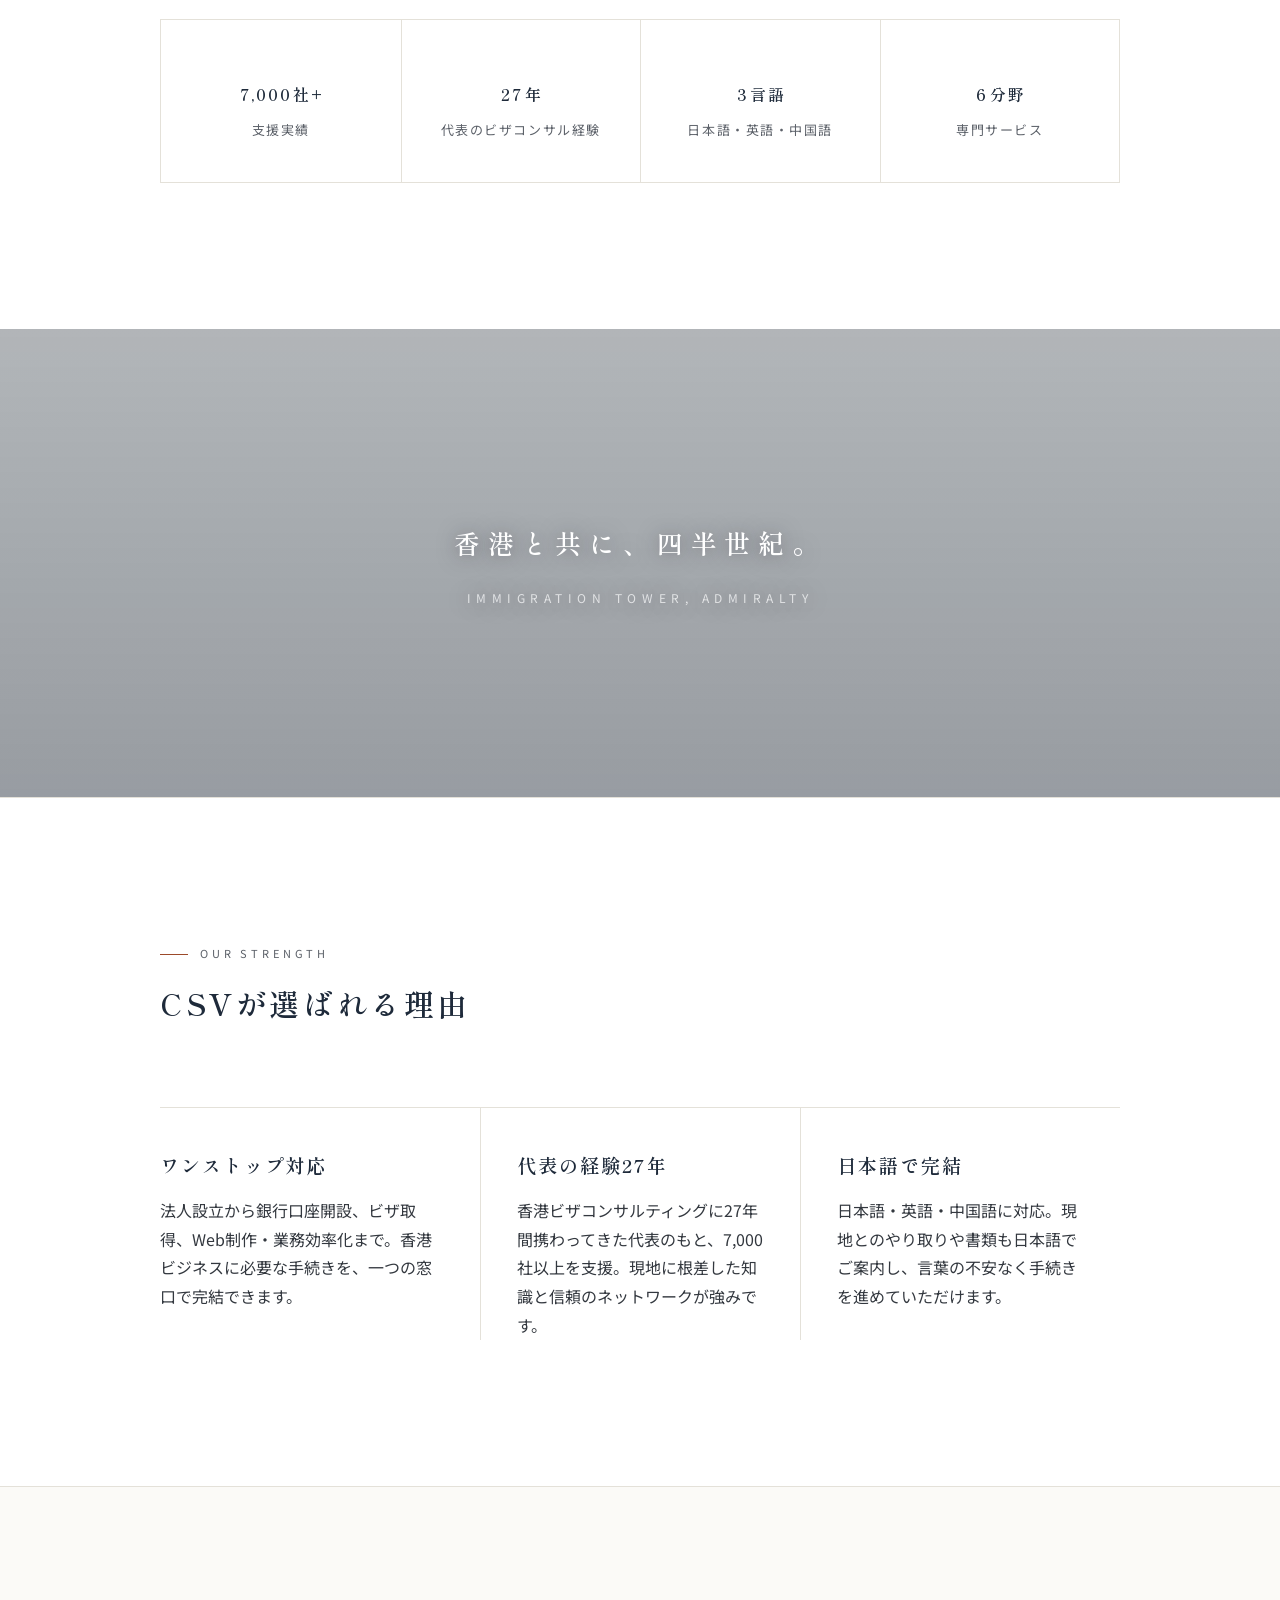
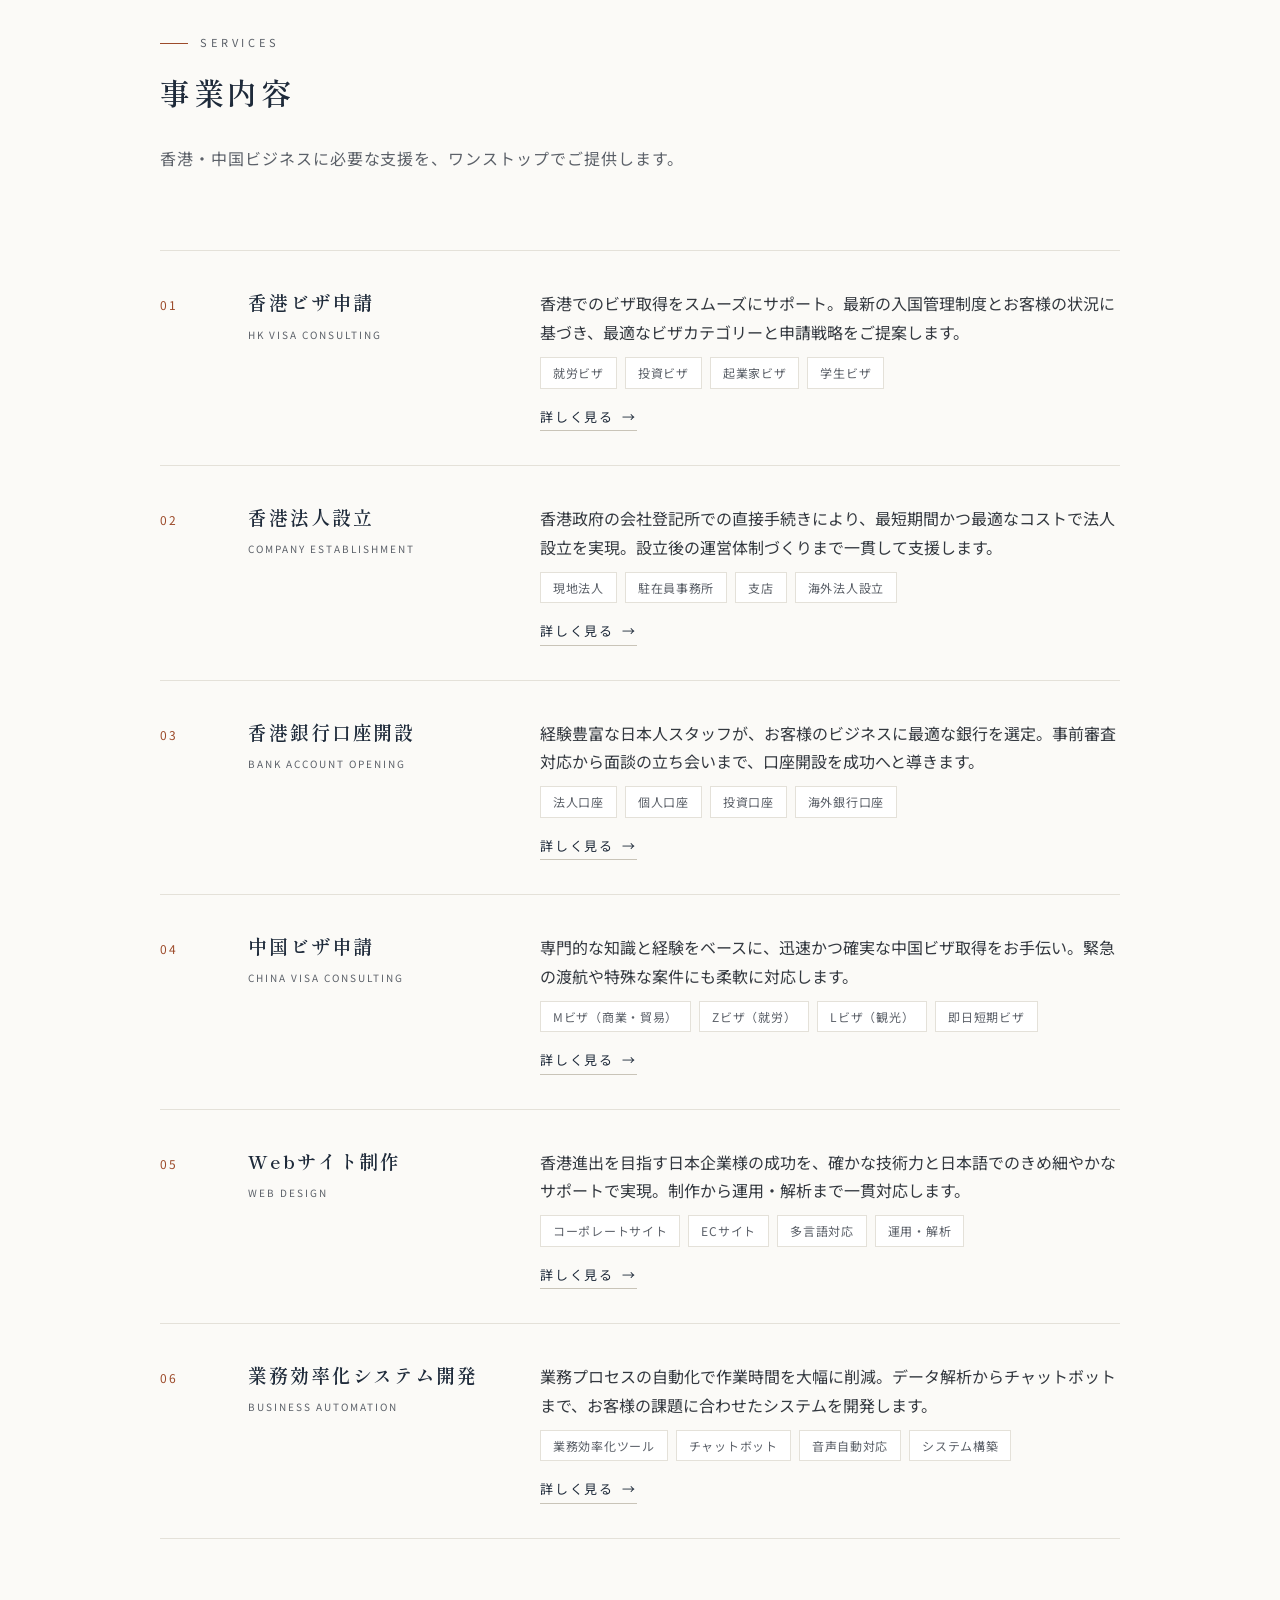
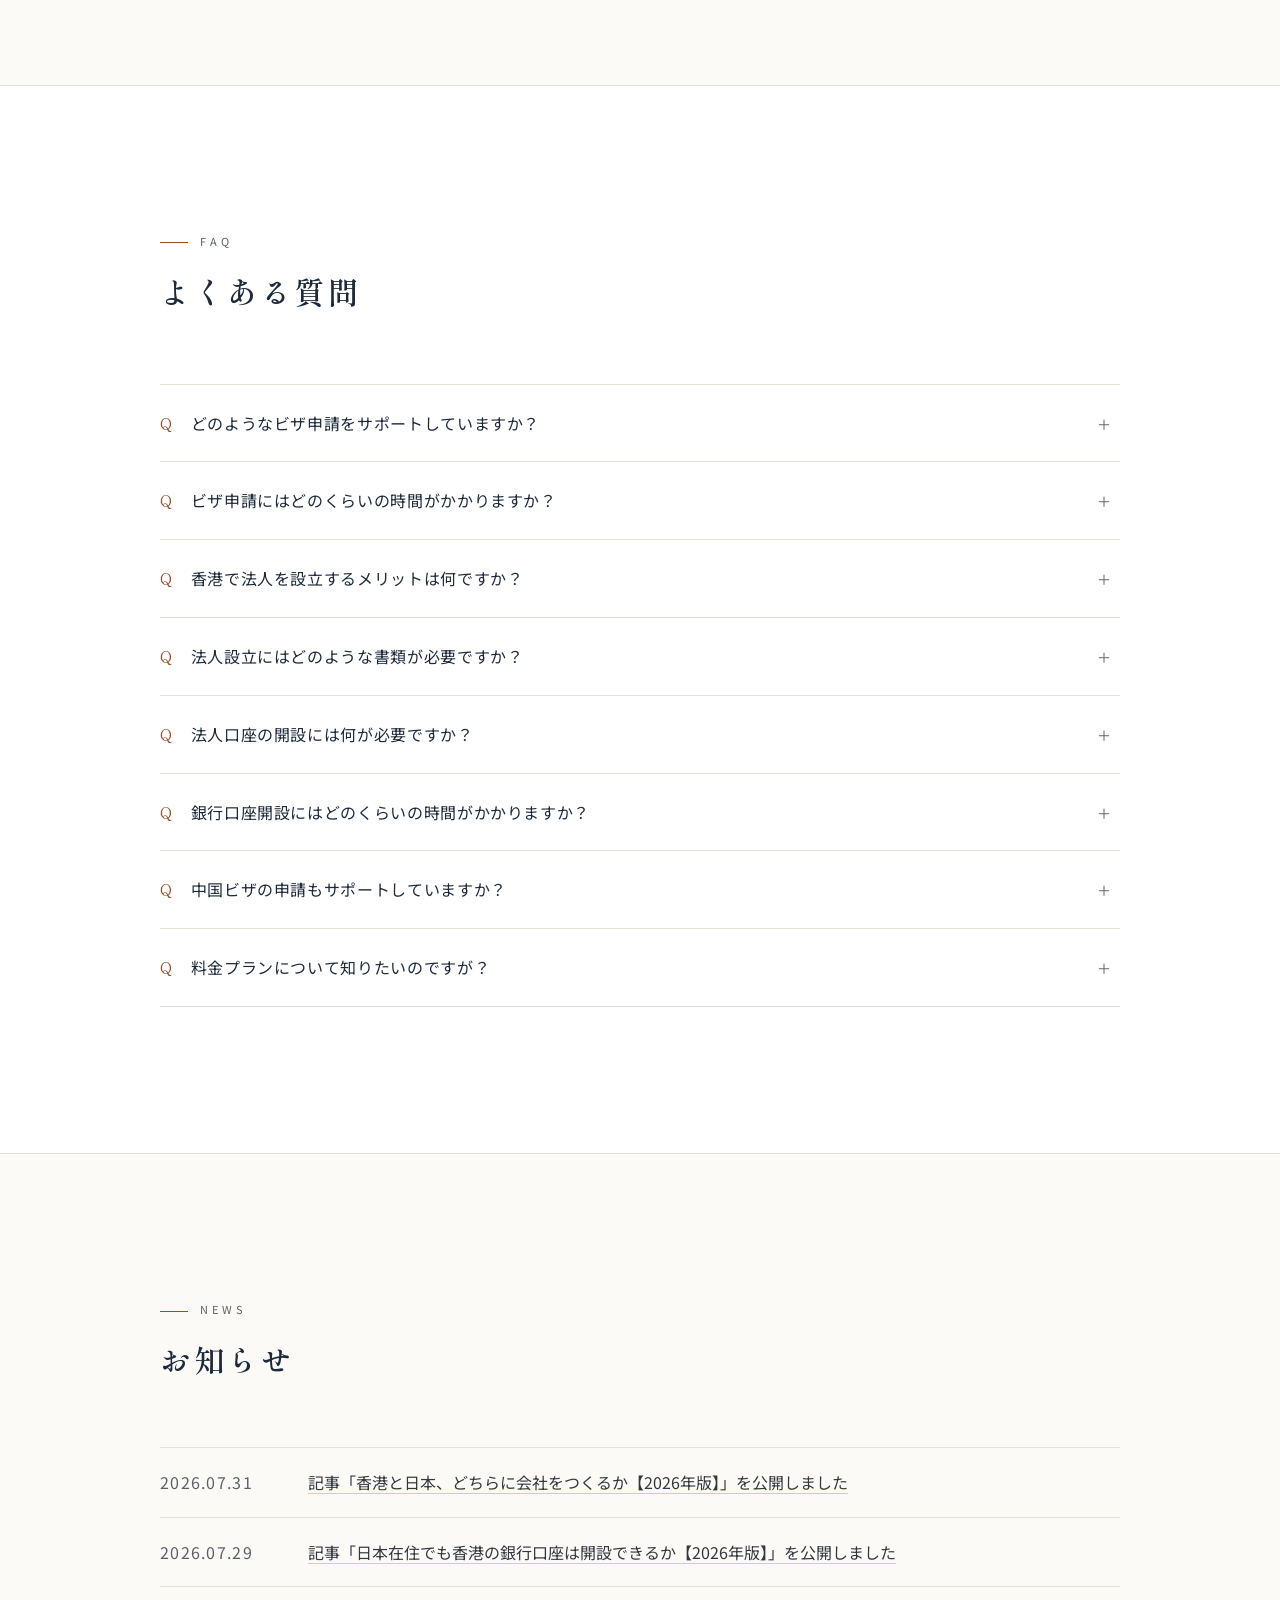
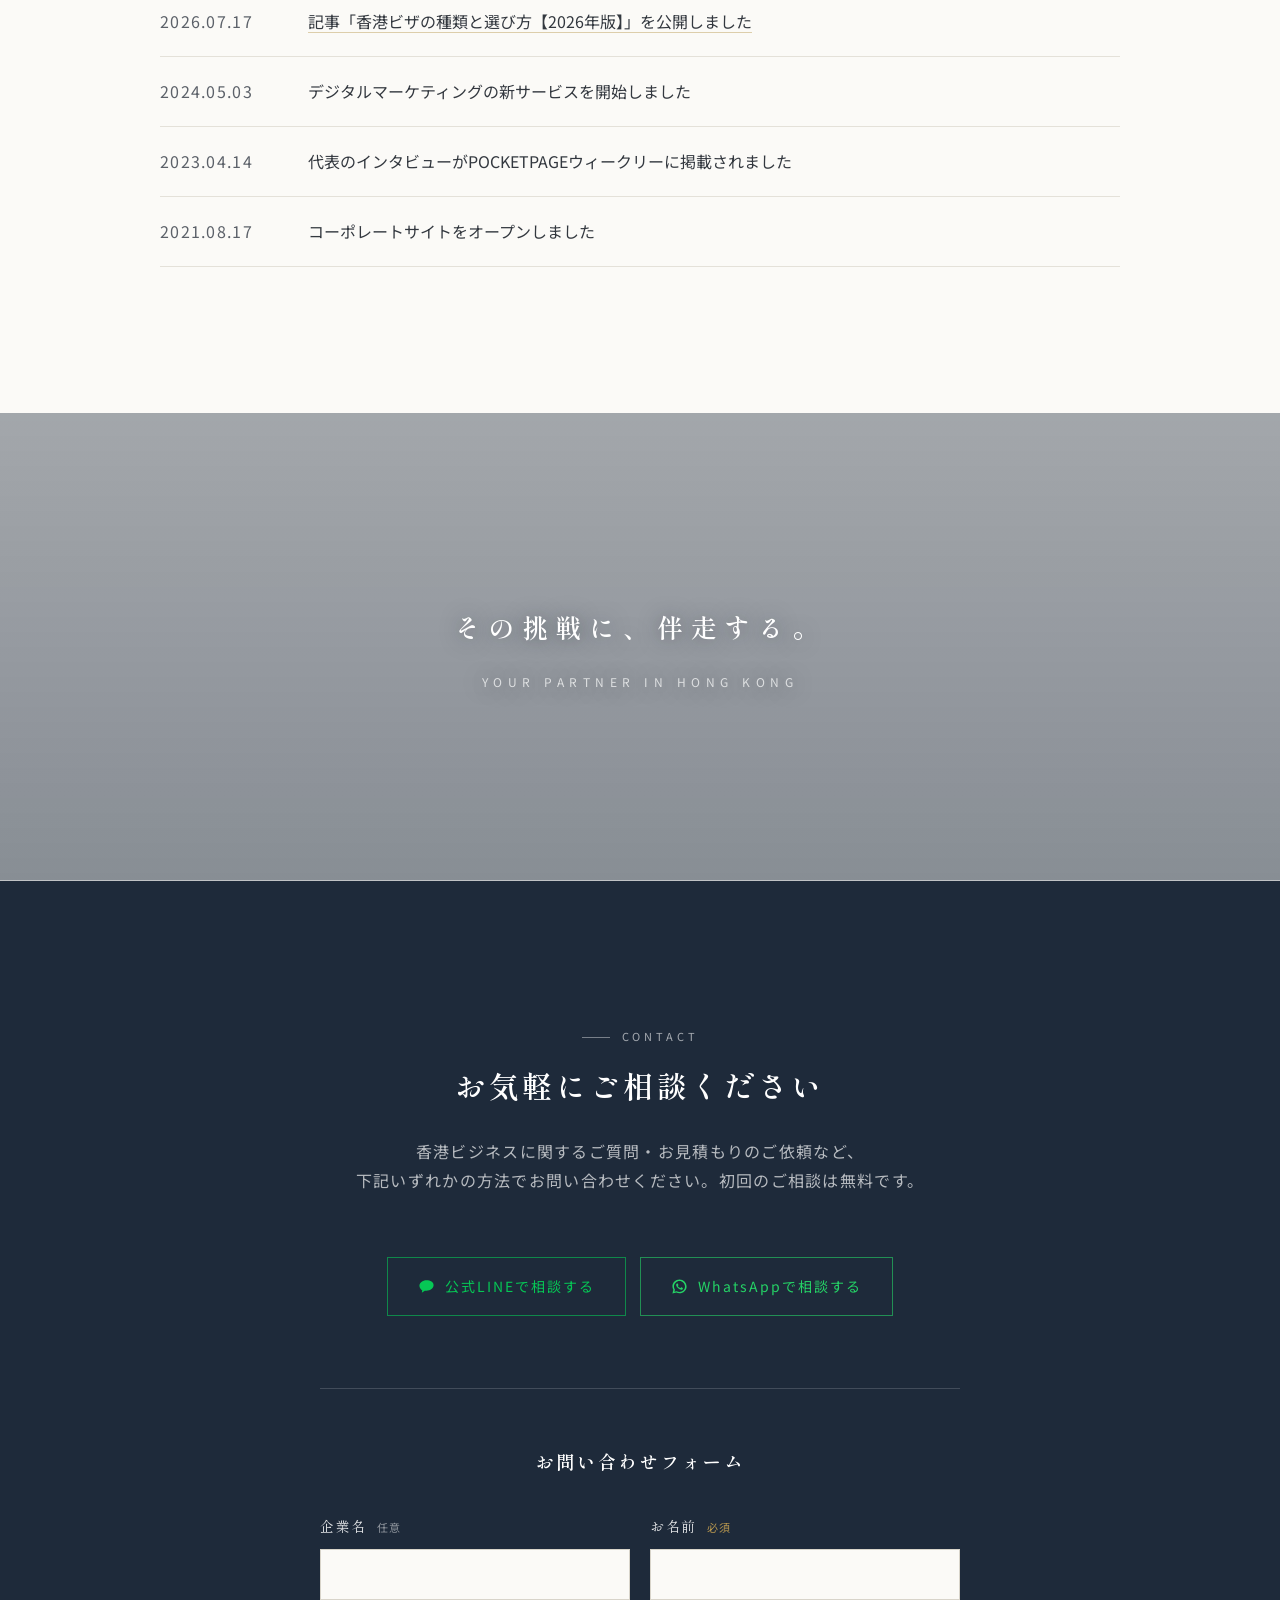
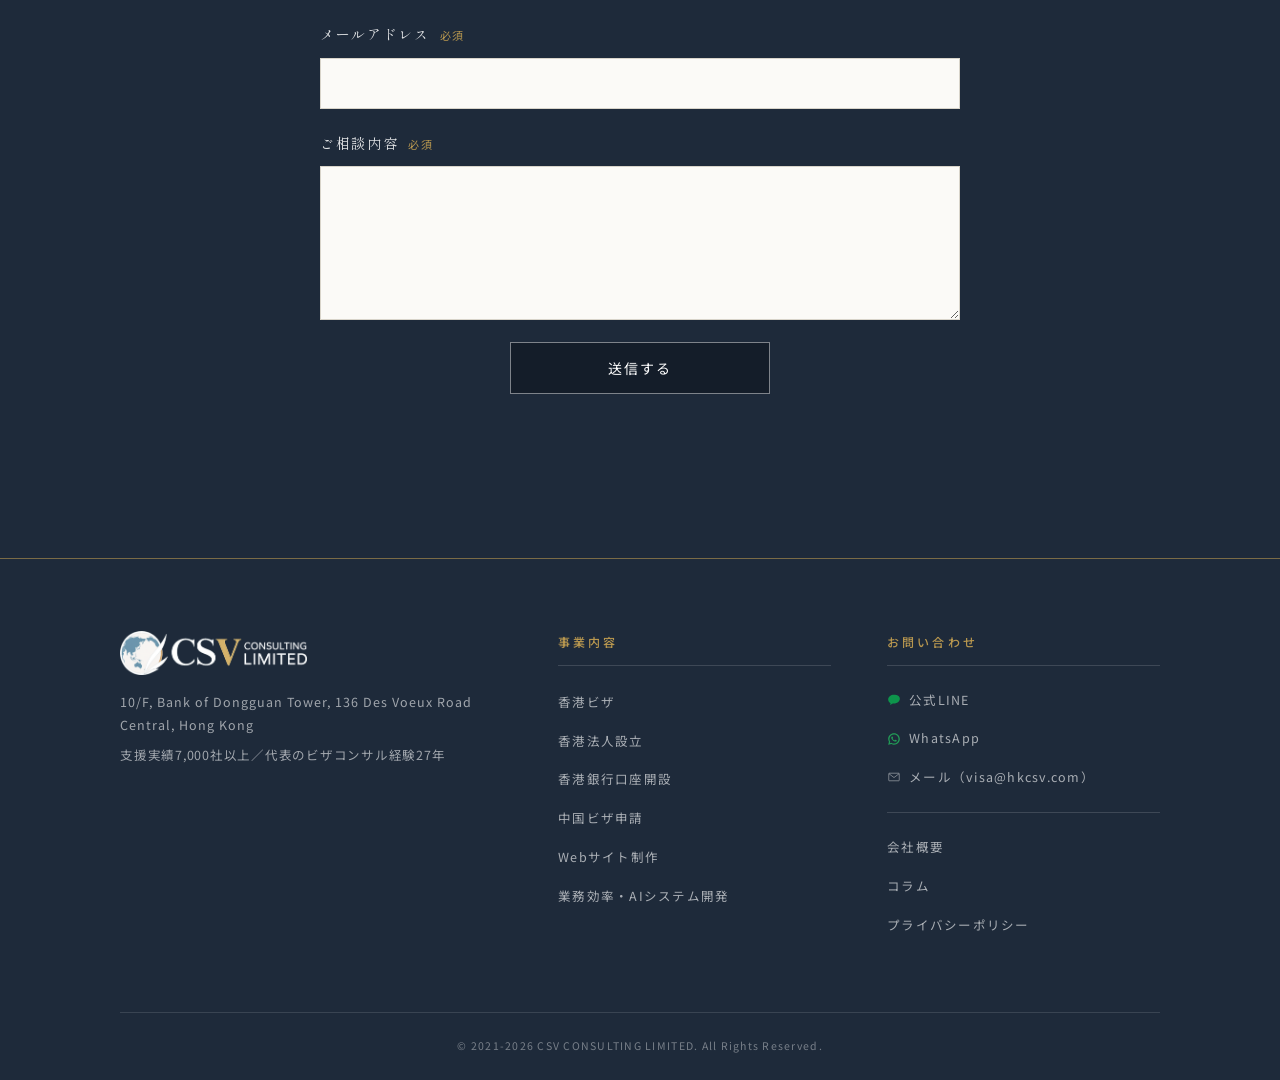
==== commit a3e9a615: "Publish column article 3: HK vs Japan company comparison - Add column/hk-or-japan-company.html (CEO-" ====
--- a/index.html
+++ b/index.html
@@ -303,6 +303,10 @@
     <p class="label-en rv">News</p>
     <h2 class="heading rv">お知らせ</h2>
     <div class="news-list rv">
+      <div class="news-row">
+        <time datetime="2026-07-31">2026.07.31</time>
+        <a class="news-t" href="column/hk-or-japan-company.html">記事「香港と日本、どちらに会社をつくるか【2026年版】」を公開しました</a>
+      </div>
       <div class="news-row">
         <time datetime="2026-07-29">2026.07.29</time>
         <a class="news-t" href="column/bank-account-guide.html">記事「日本在住でも香港の銀行口座は開設できるか【2026年版】」を公開しました</a>
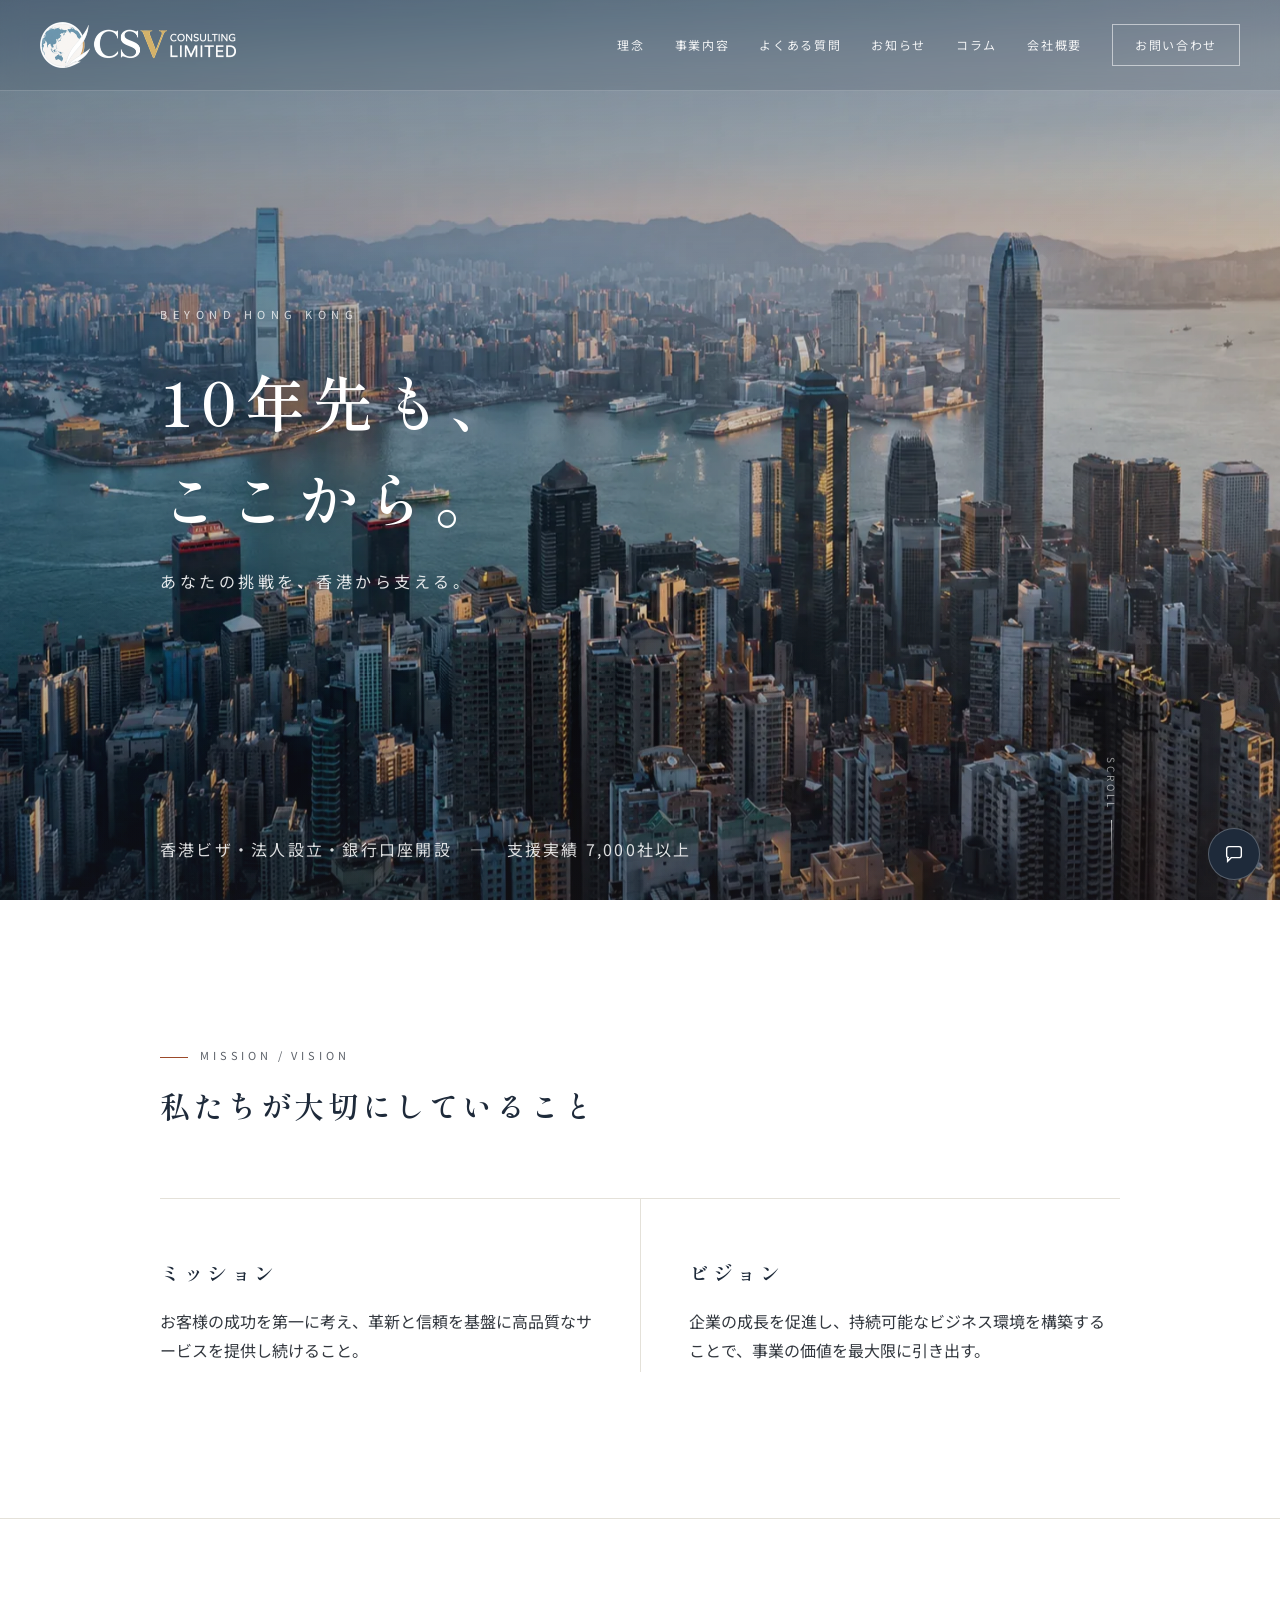
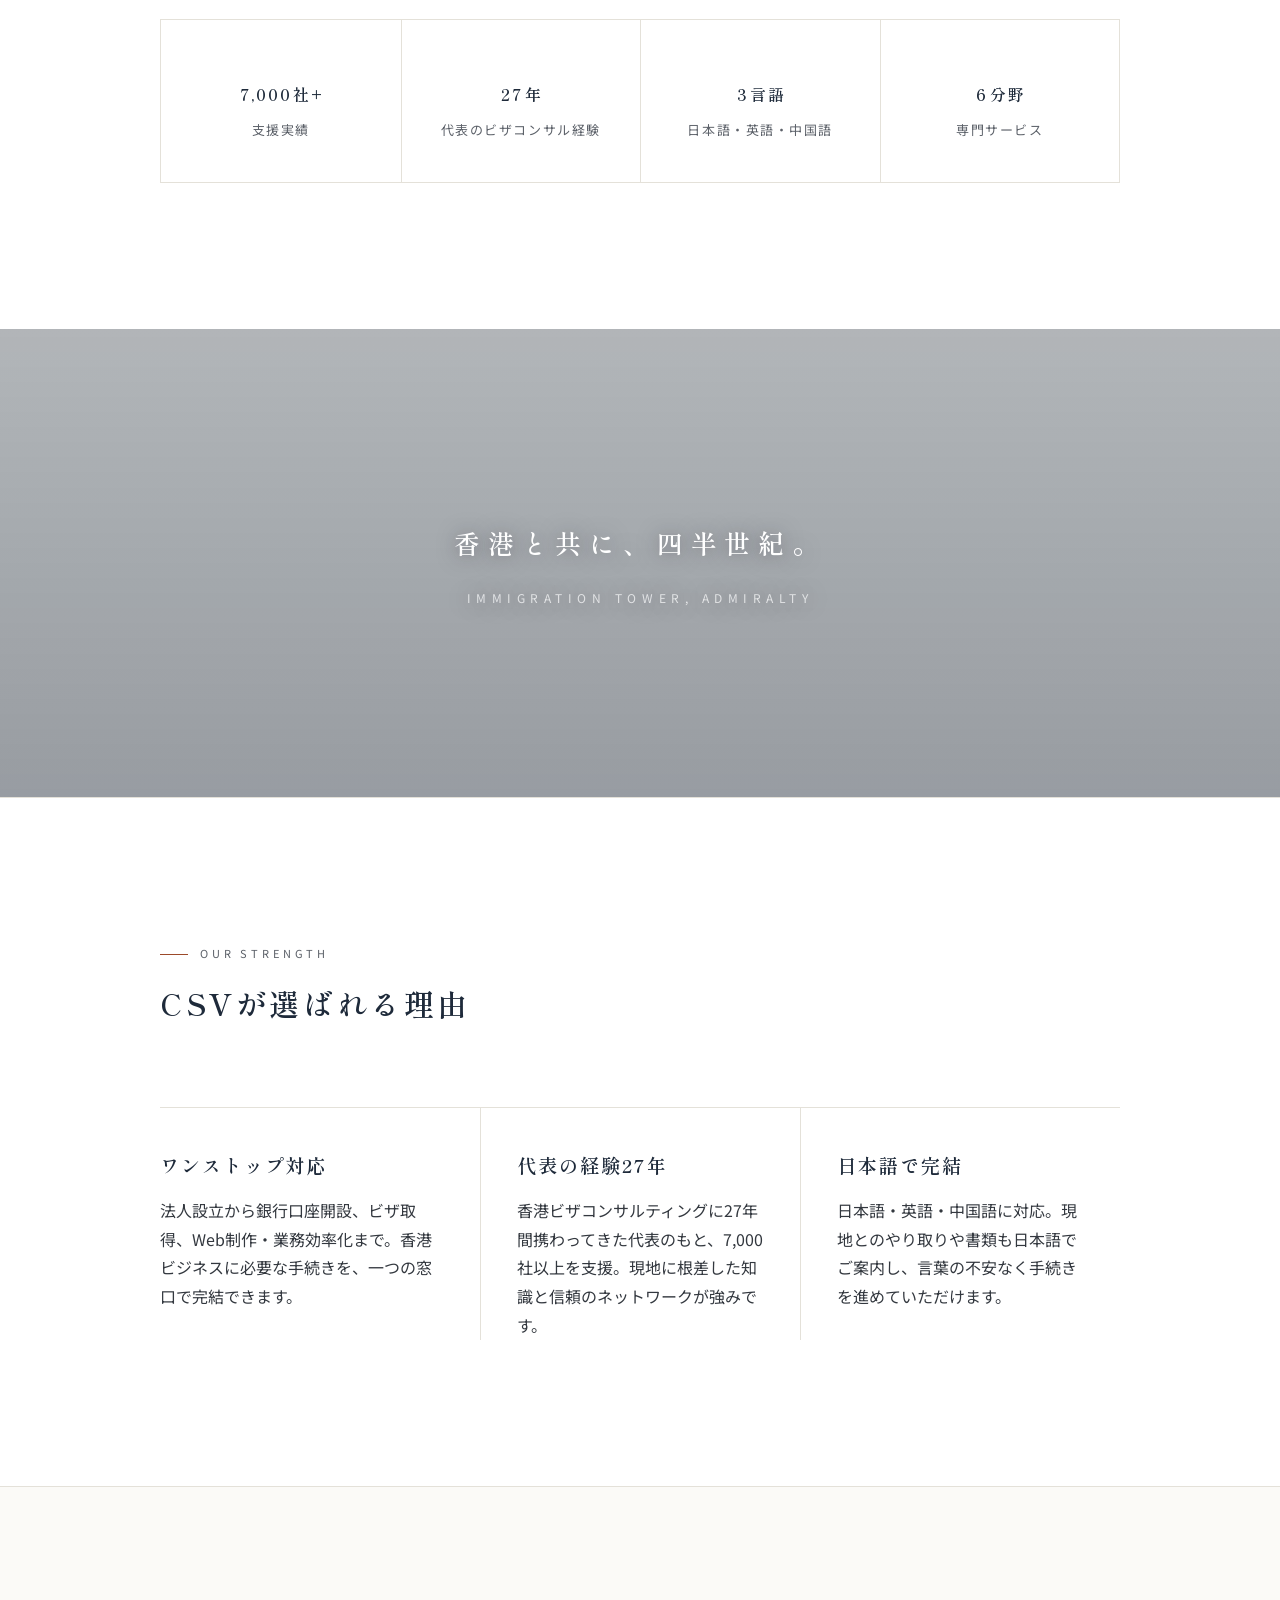
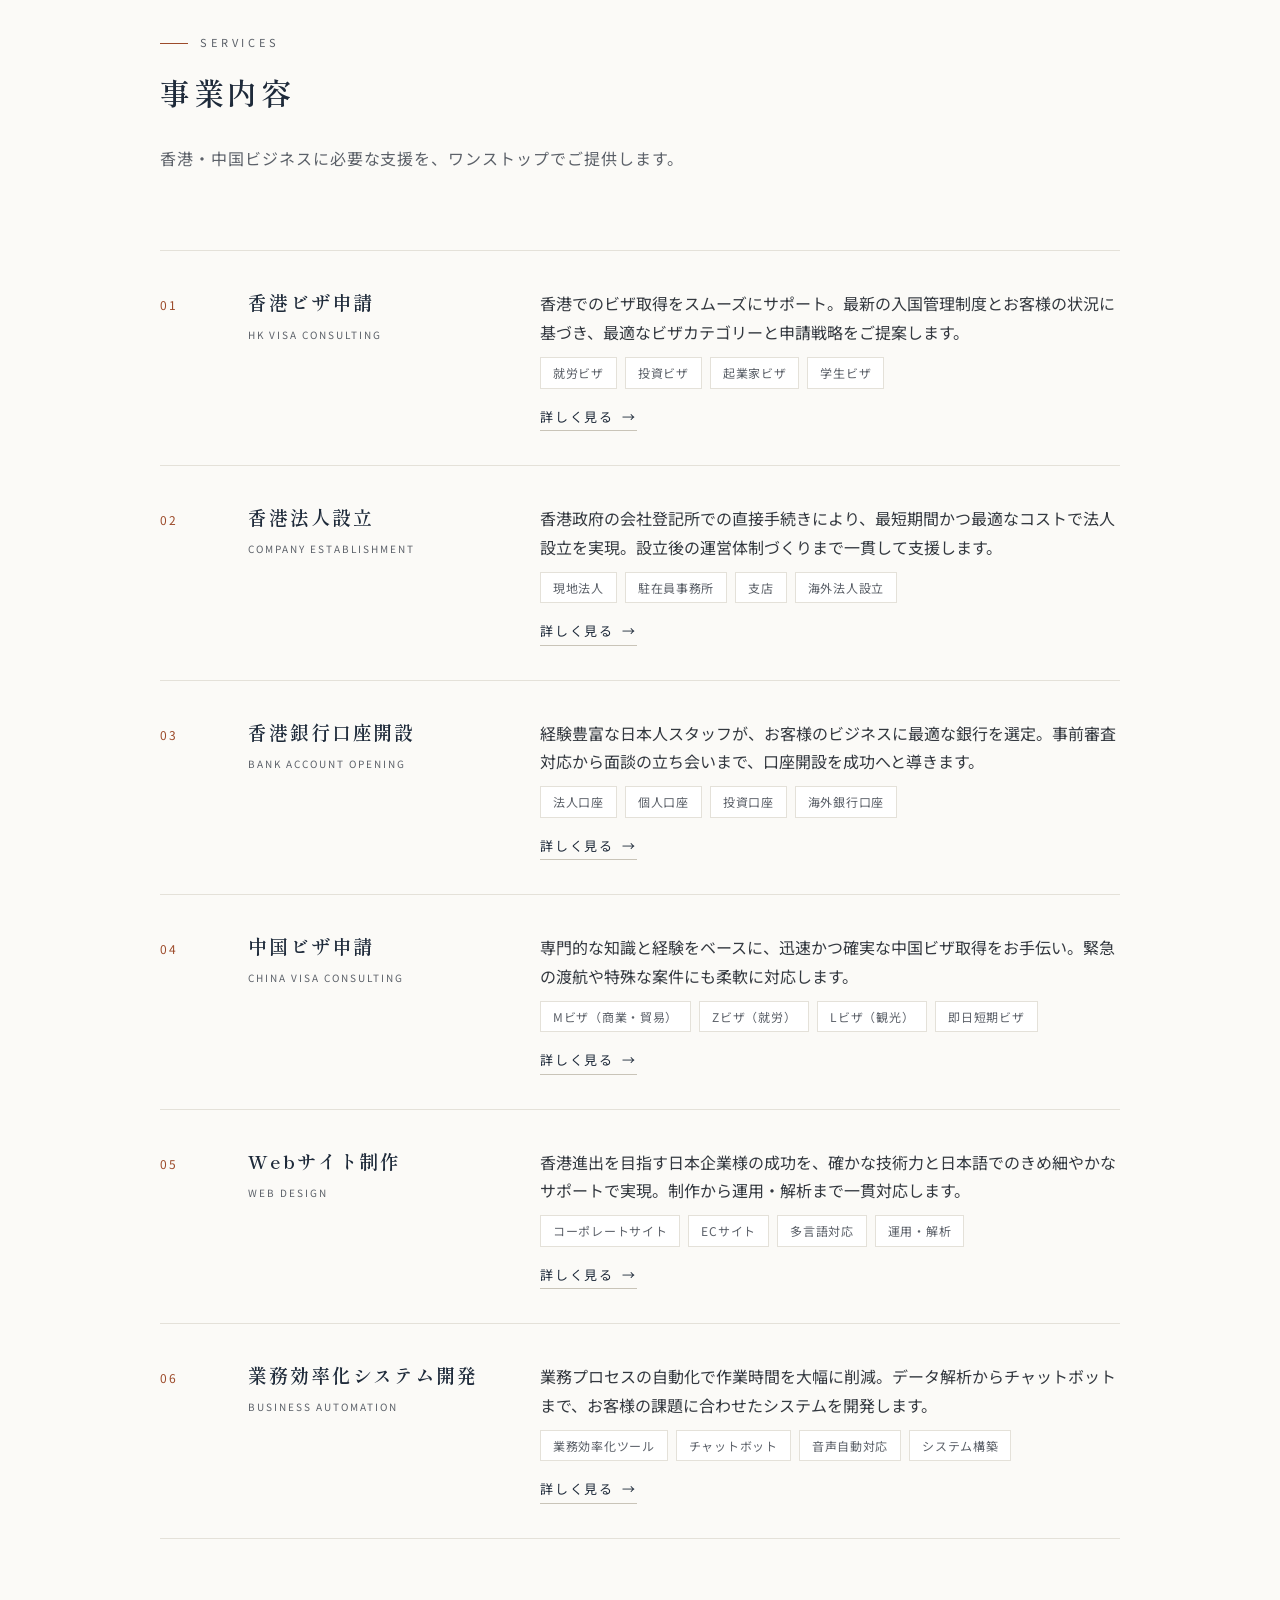
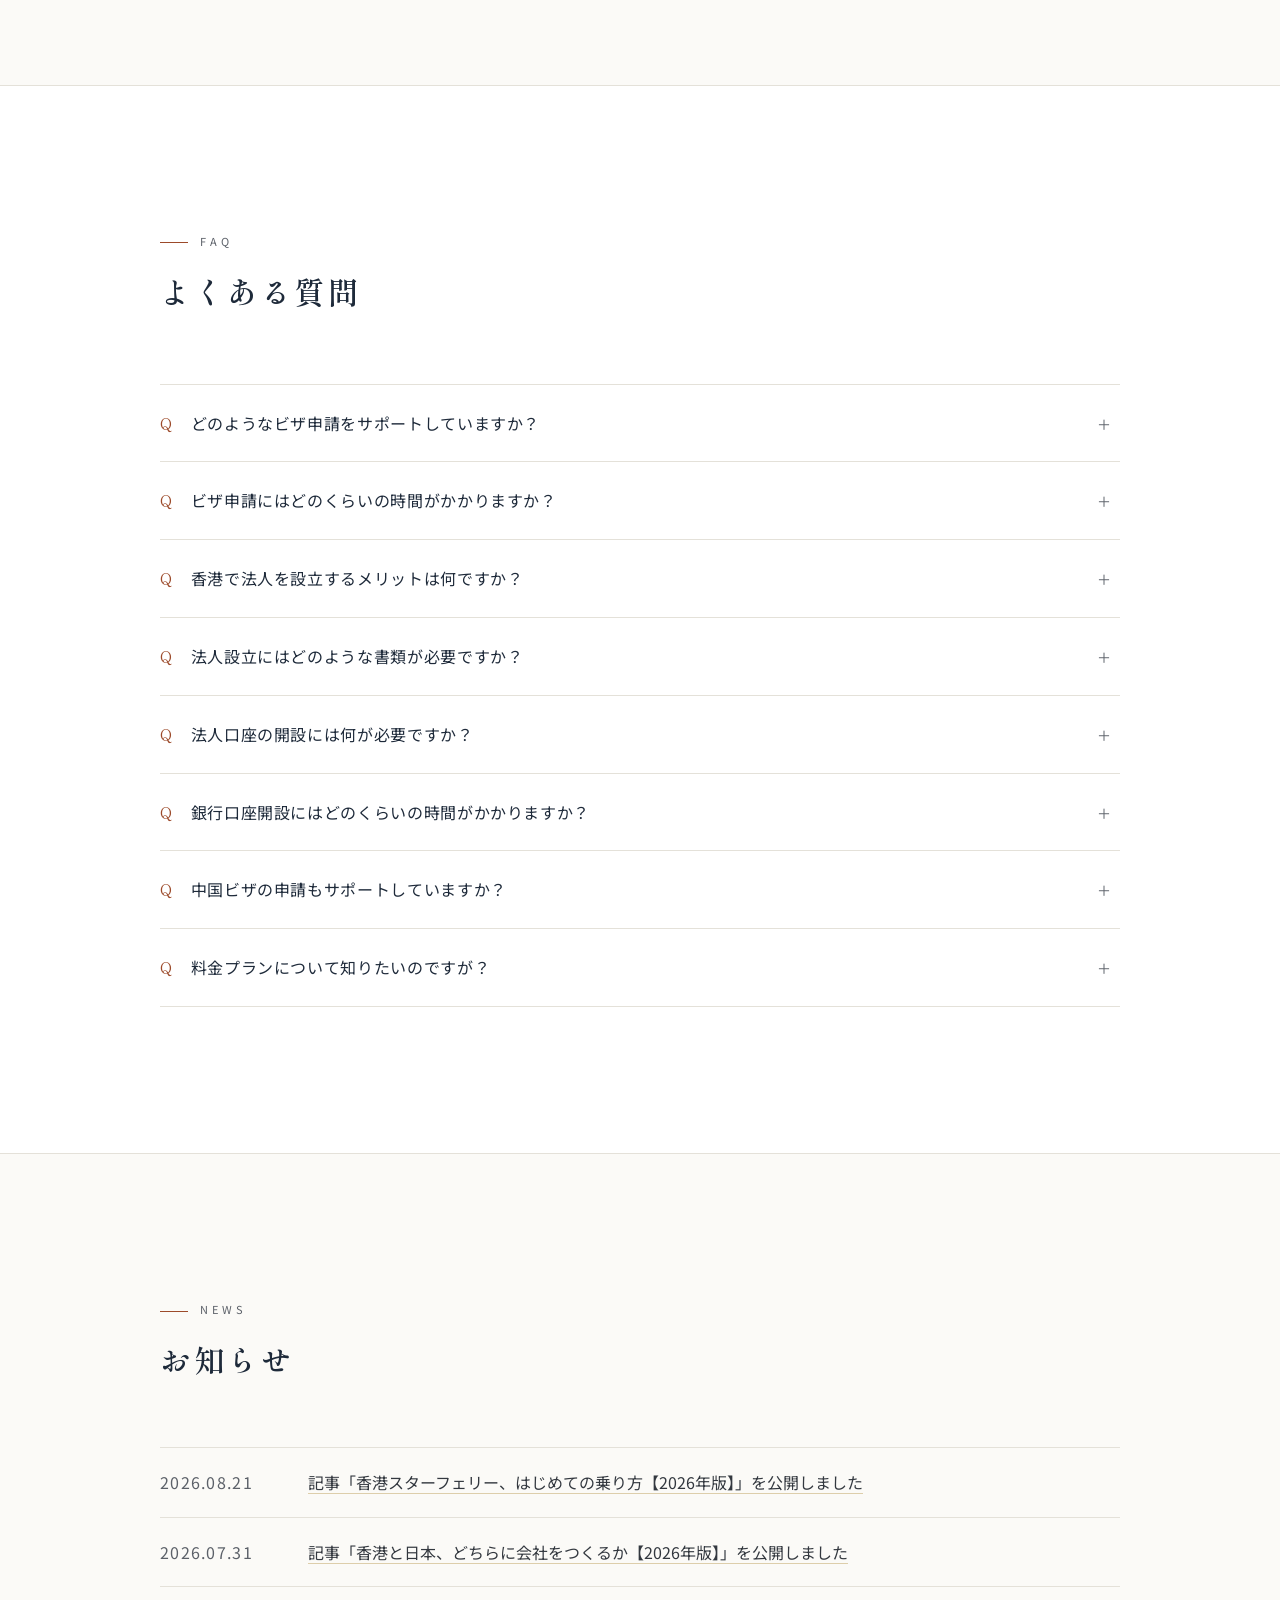
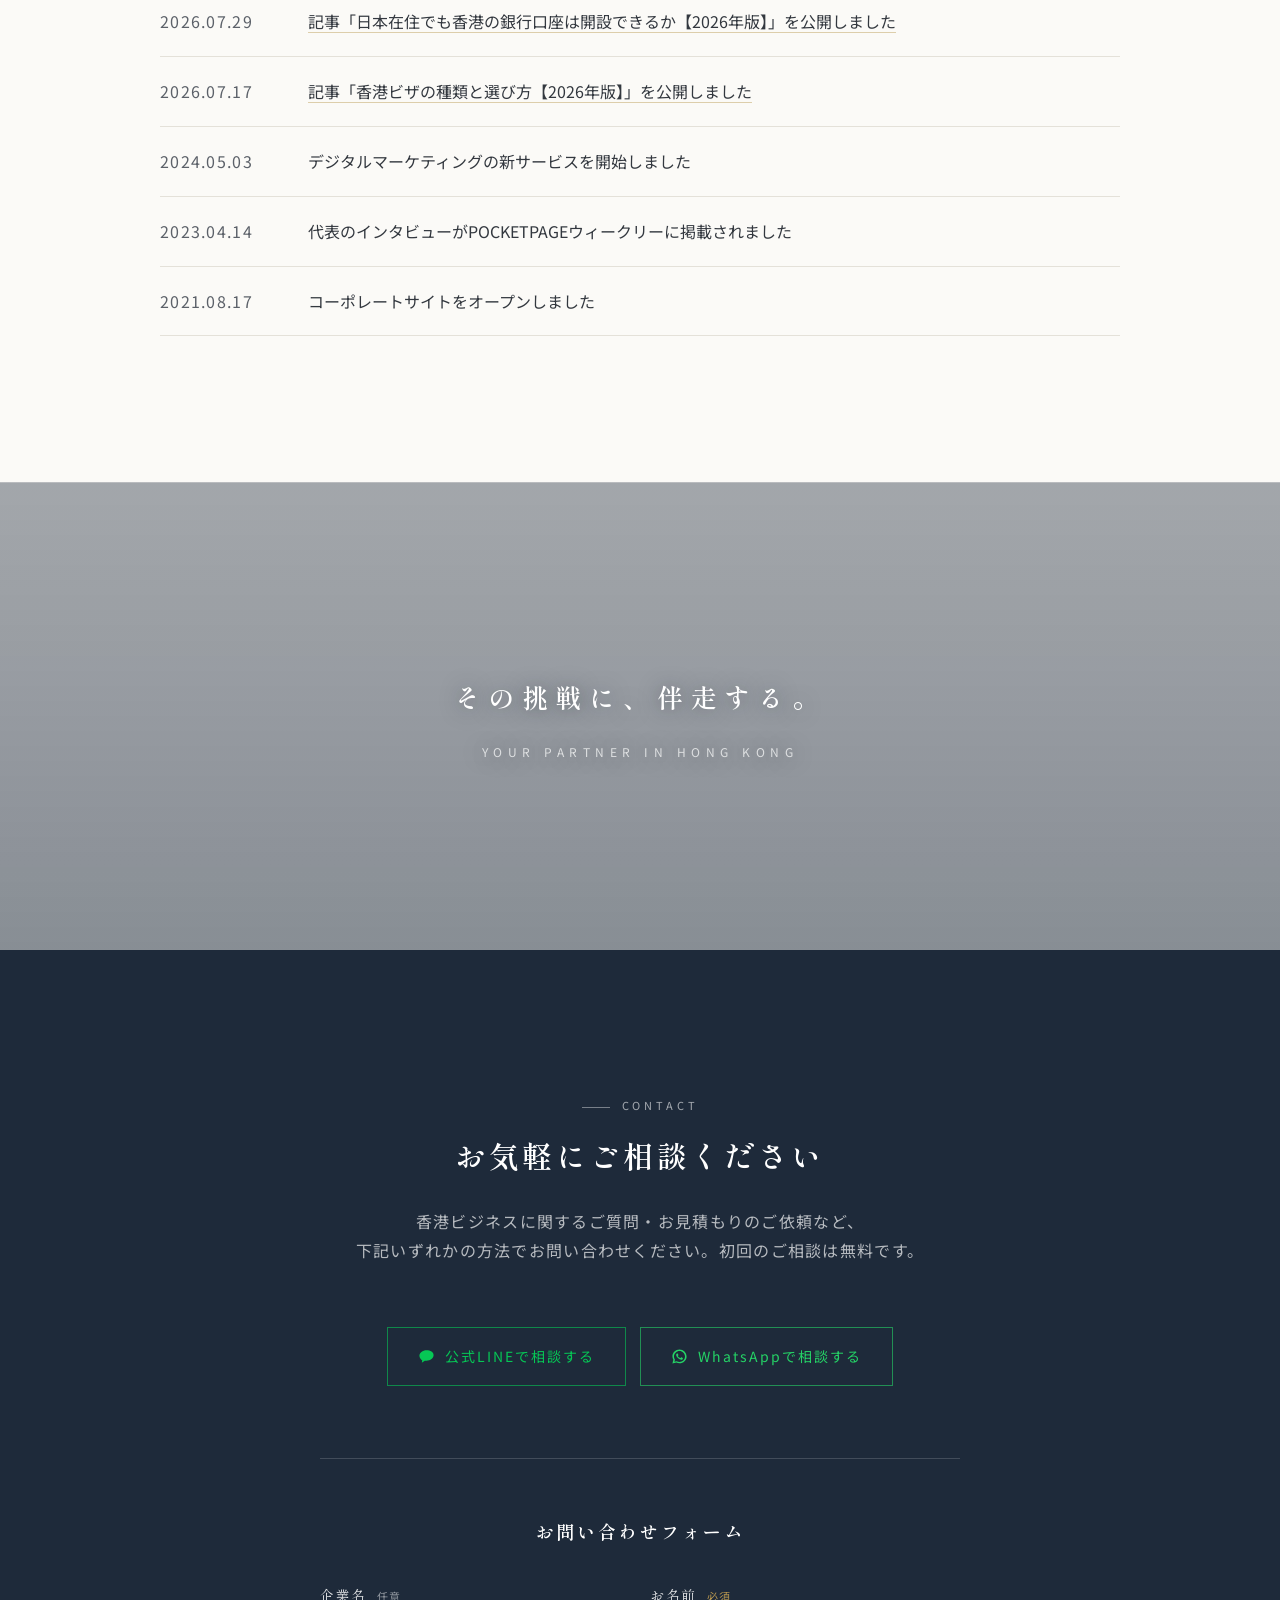
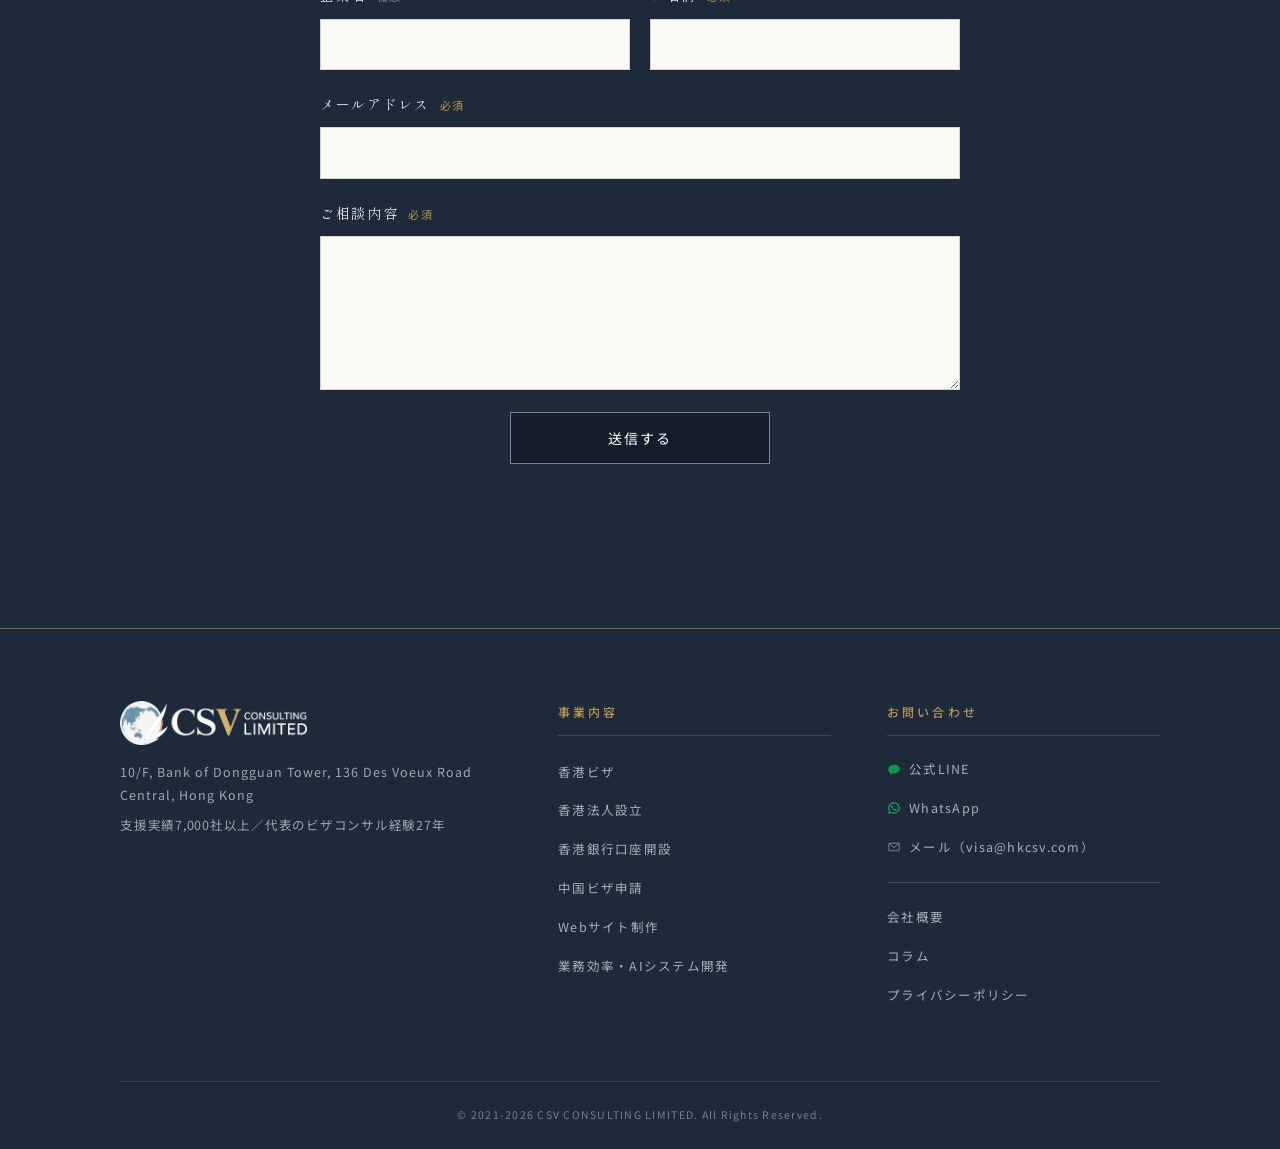
==== commit be15949a: "Publish column article 4: Star Ferry guide (with 4 photos) - Add column/star-ferry-guide.html, 4 Web" ====
--- a/index.html
+++ b/index.html
@@ -303,6 +303,10 @@
     <p class="label-en rv">News</p>
     <h2 class="heading rv">お知らせ</h2>
     <div class="news-list rv">
+      <div class="news-row">
+        <time datetime="2026-08-21">2026.08.21</time>
+        <a class="news-t" href="column/star-ferry-guide.html">記事「香港スターフェリー、はじめての乗り方【2026年版】」を公開しました</a>
+      </div>
       <div class="news-row">
         <time datetime="2026-07-31">2026.07.31</time>
         <a class="news-t" href="column/hk-or-japan-company.html">記事「香港と日本、どちらに会社をつくるか【2026年版】」を公開しました</a>
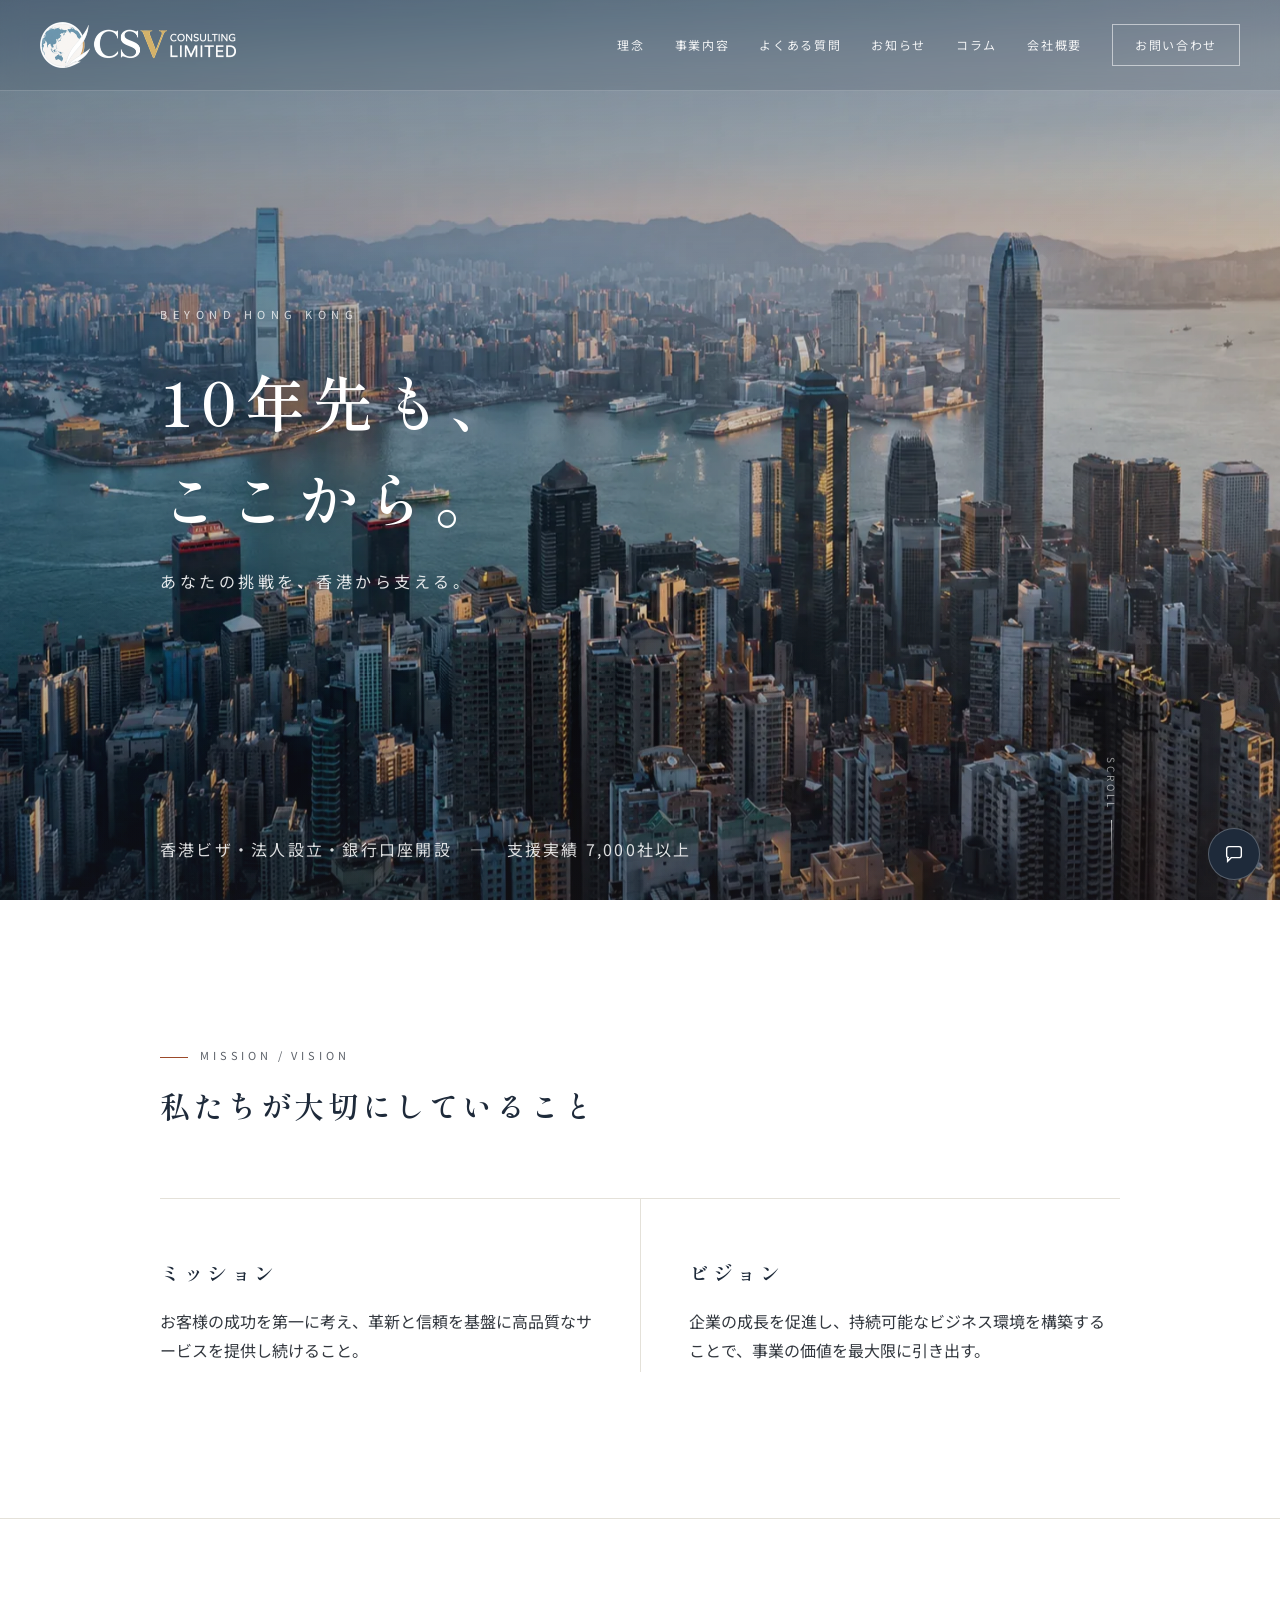
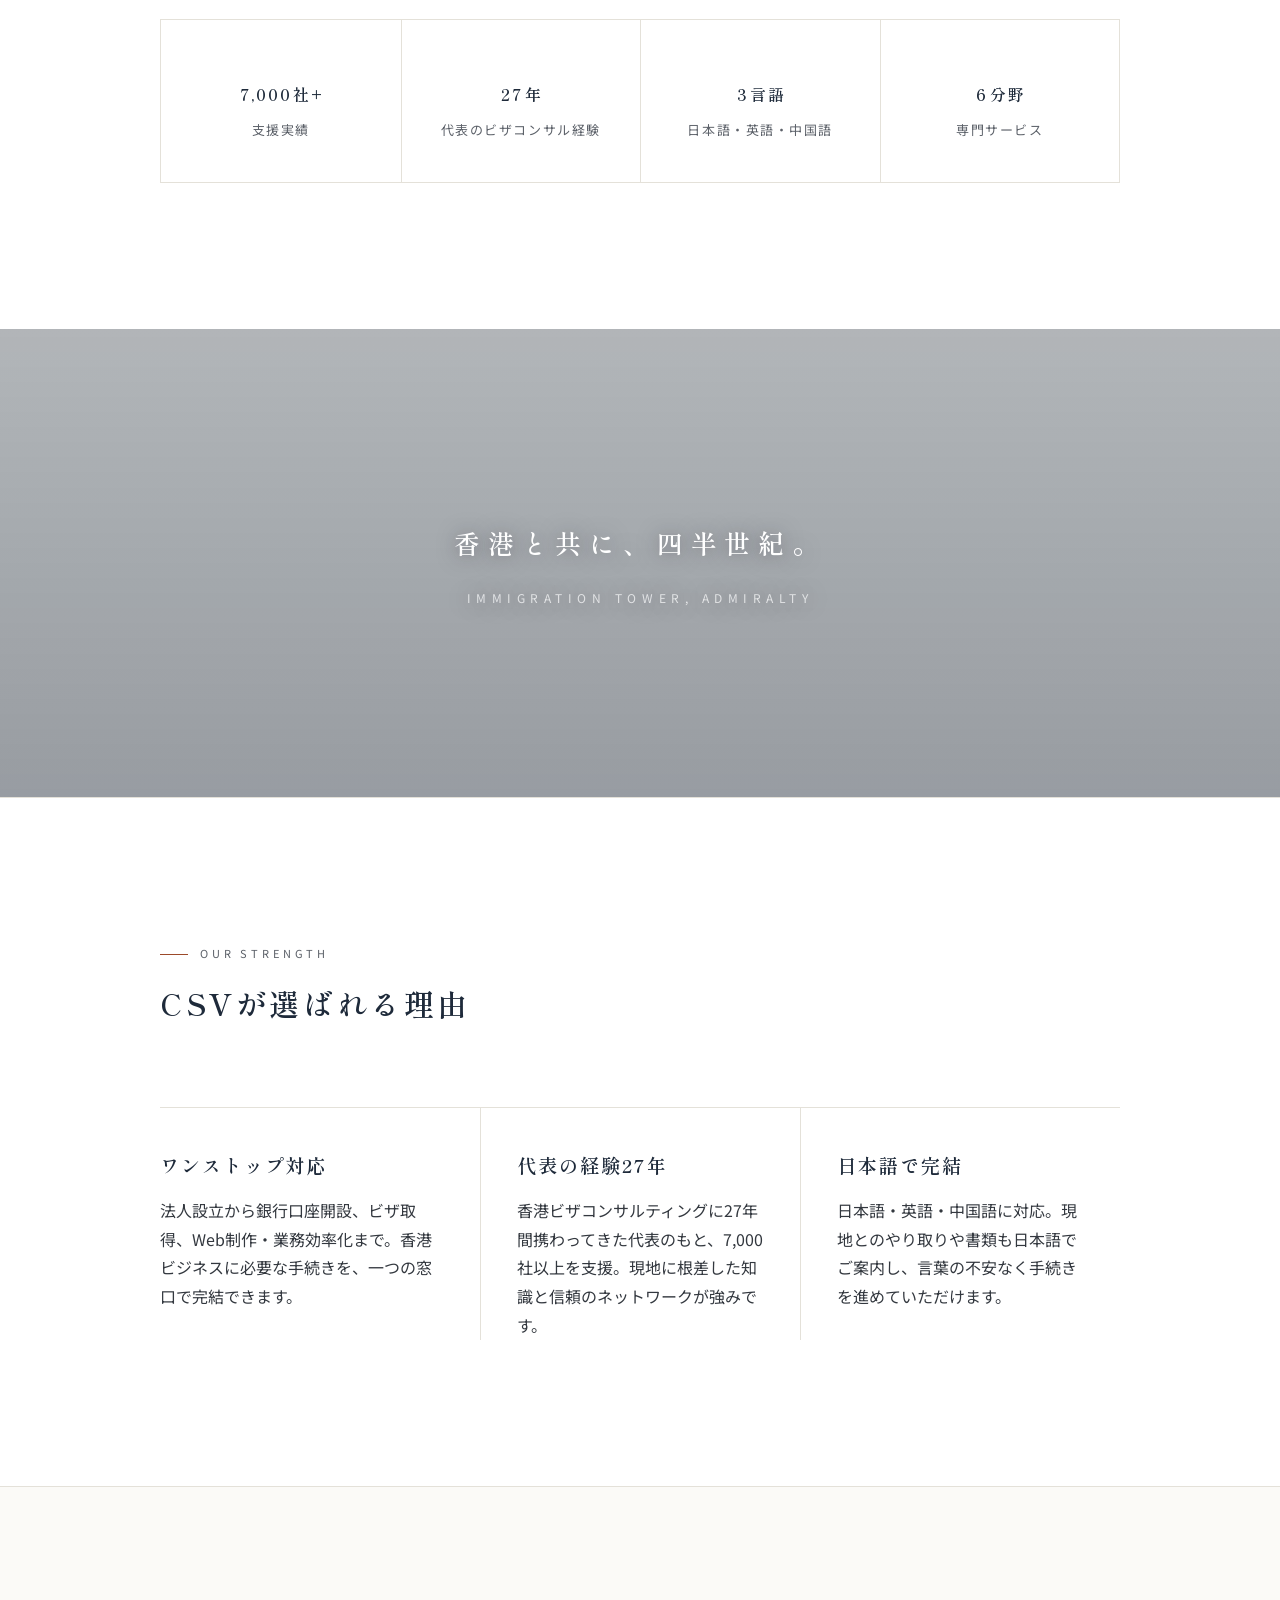
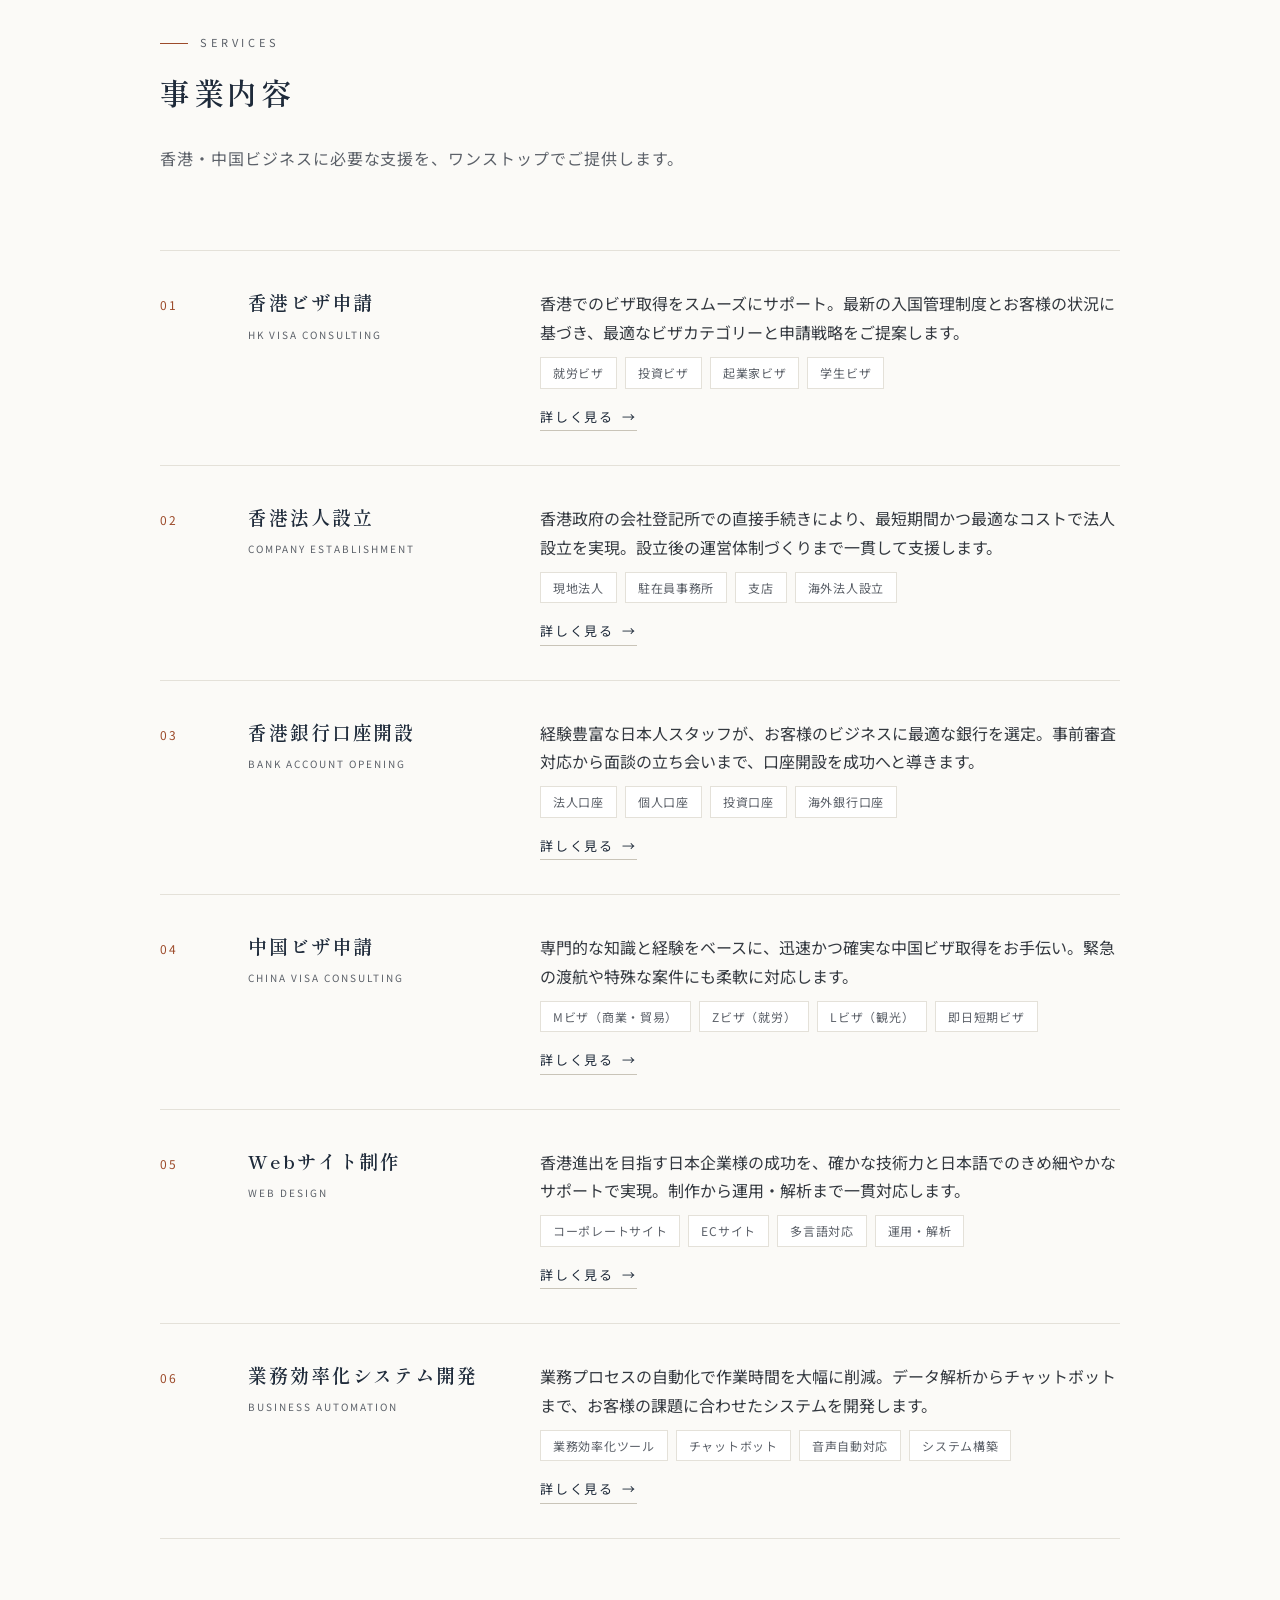
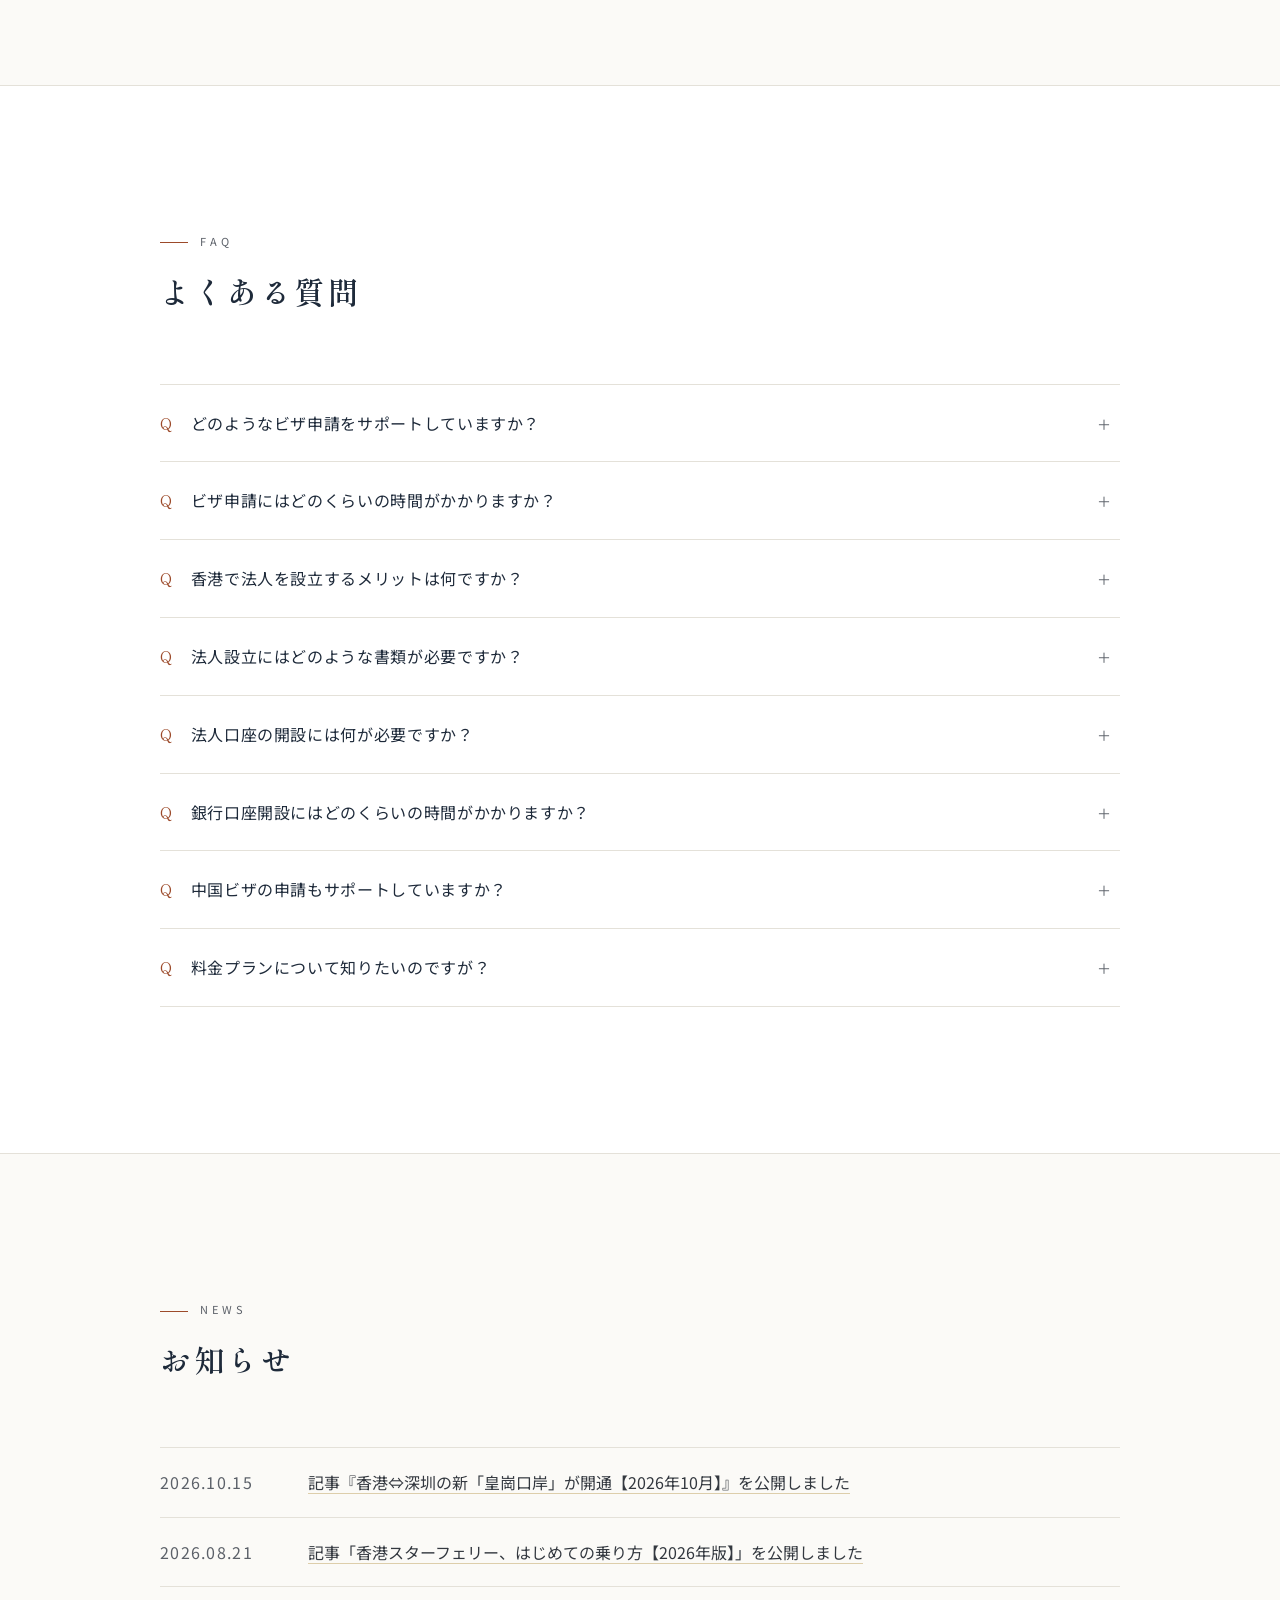
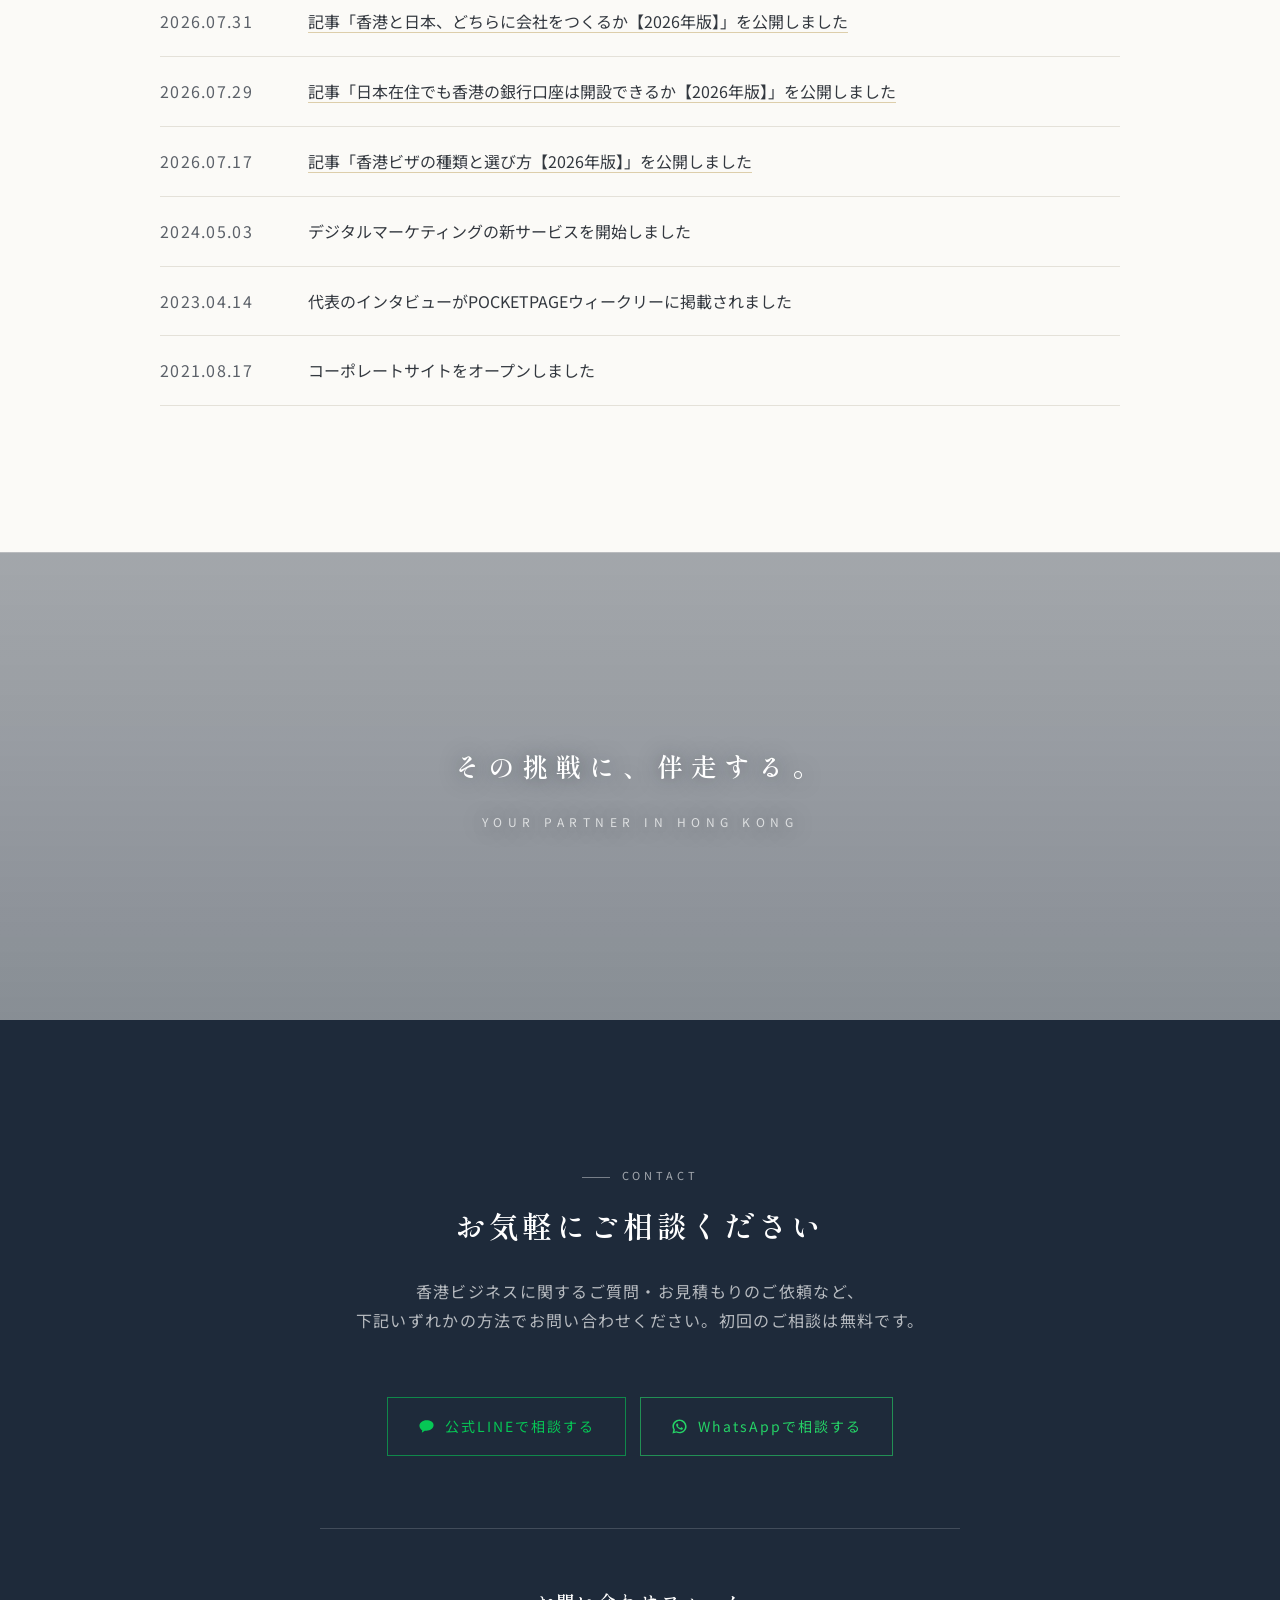
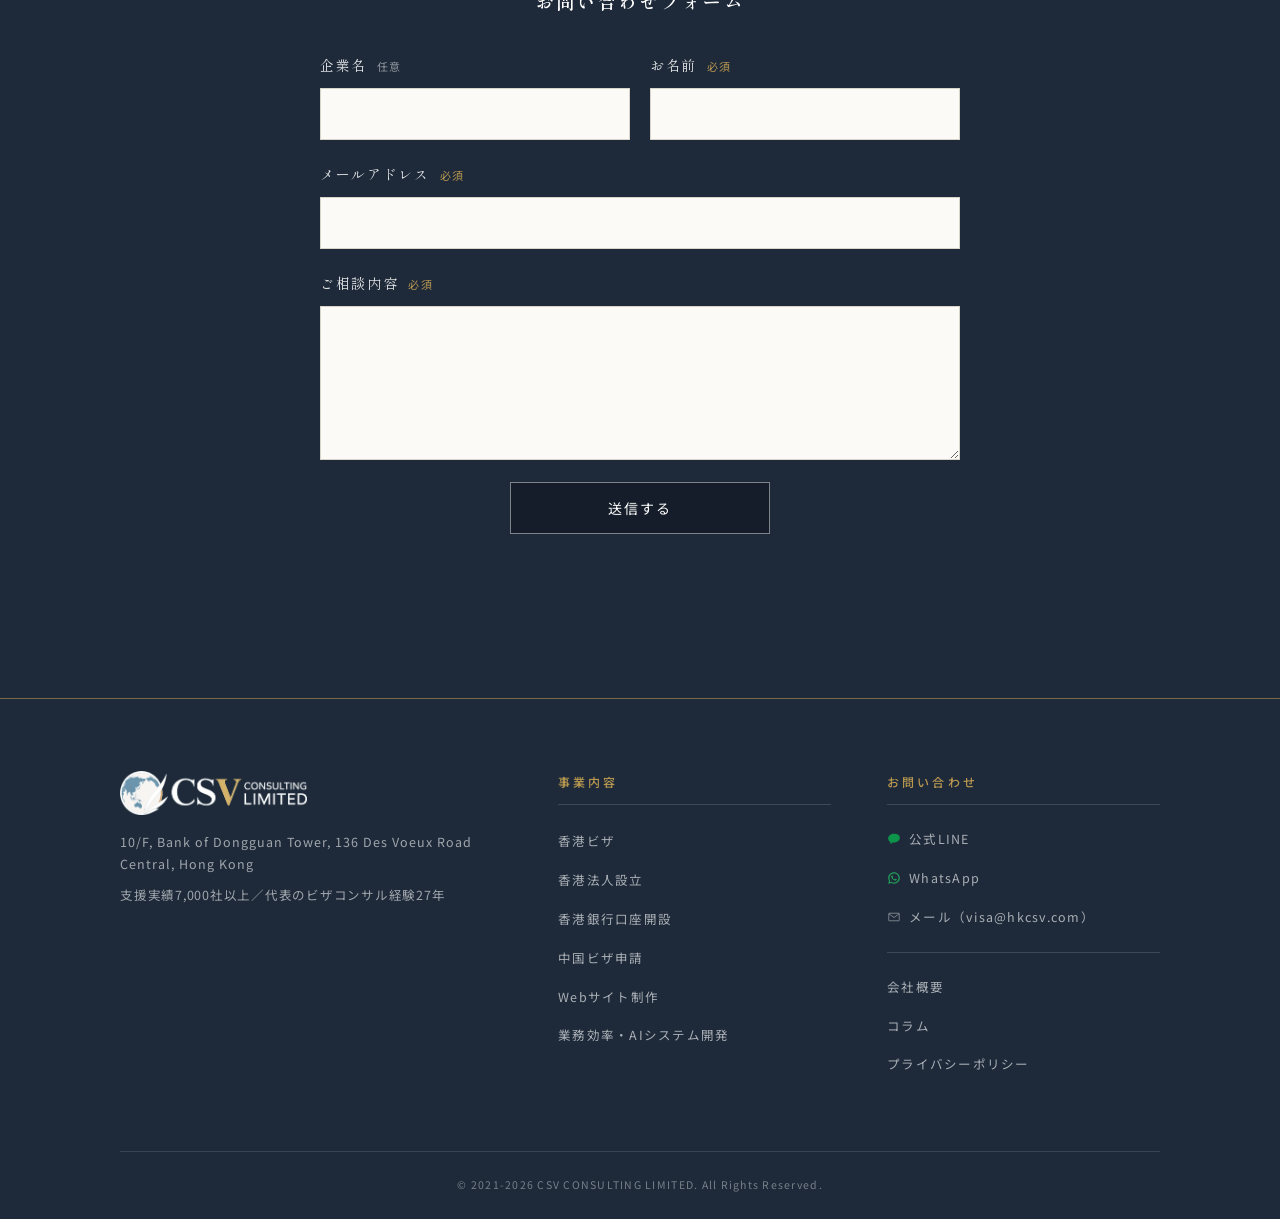
==== commit 6cbe50dc: "Publish column article 5: new Huanggang Port guide (7 photos) - Add column/huanggang-port-guide.html" ====
--- a/index.html
+++ b/index.html
@@ -303,6 +303,10 @@
     <p class="label-en rv">News</p>
     <h2 class="heading rv">お知らせ</h2>
     <div class="news-list rv">
+      <div class="news-row">
+        <time datetime="2026-10-15">2026.10.15</time>
+        <a class="news-t" href="column/huanggang-port-guide.html">記事『香港⇔深圳の新「皇崗口岸」が開通【2026年10月】』を公開しました</a>
+      </div>
       <div class="news-row">
         <time datetime="2026-08-21">2026.08.21</time>
         <a class="news-t" href="column/star-ferry-guide.html">記事「香港スターフェリー、はじめての乗り方【2026年版】」を公開しました</a>
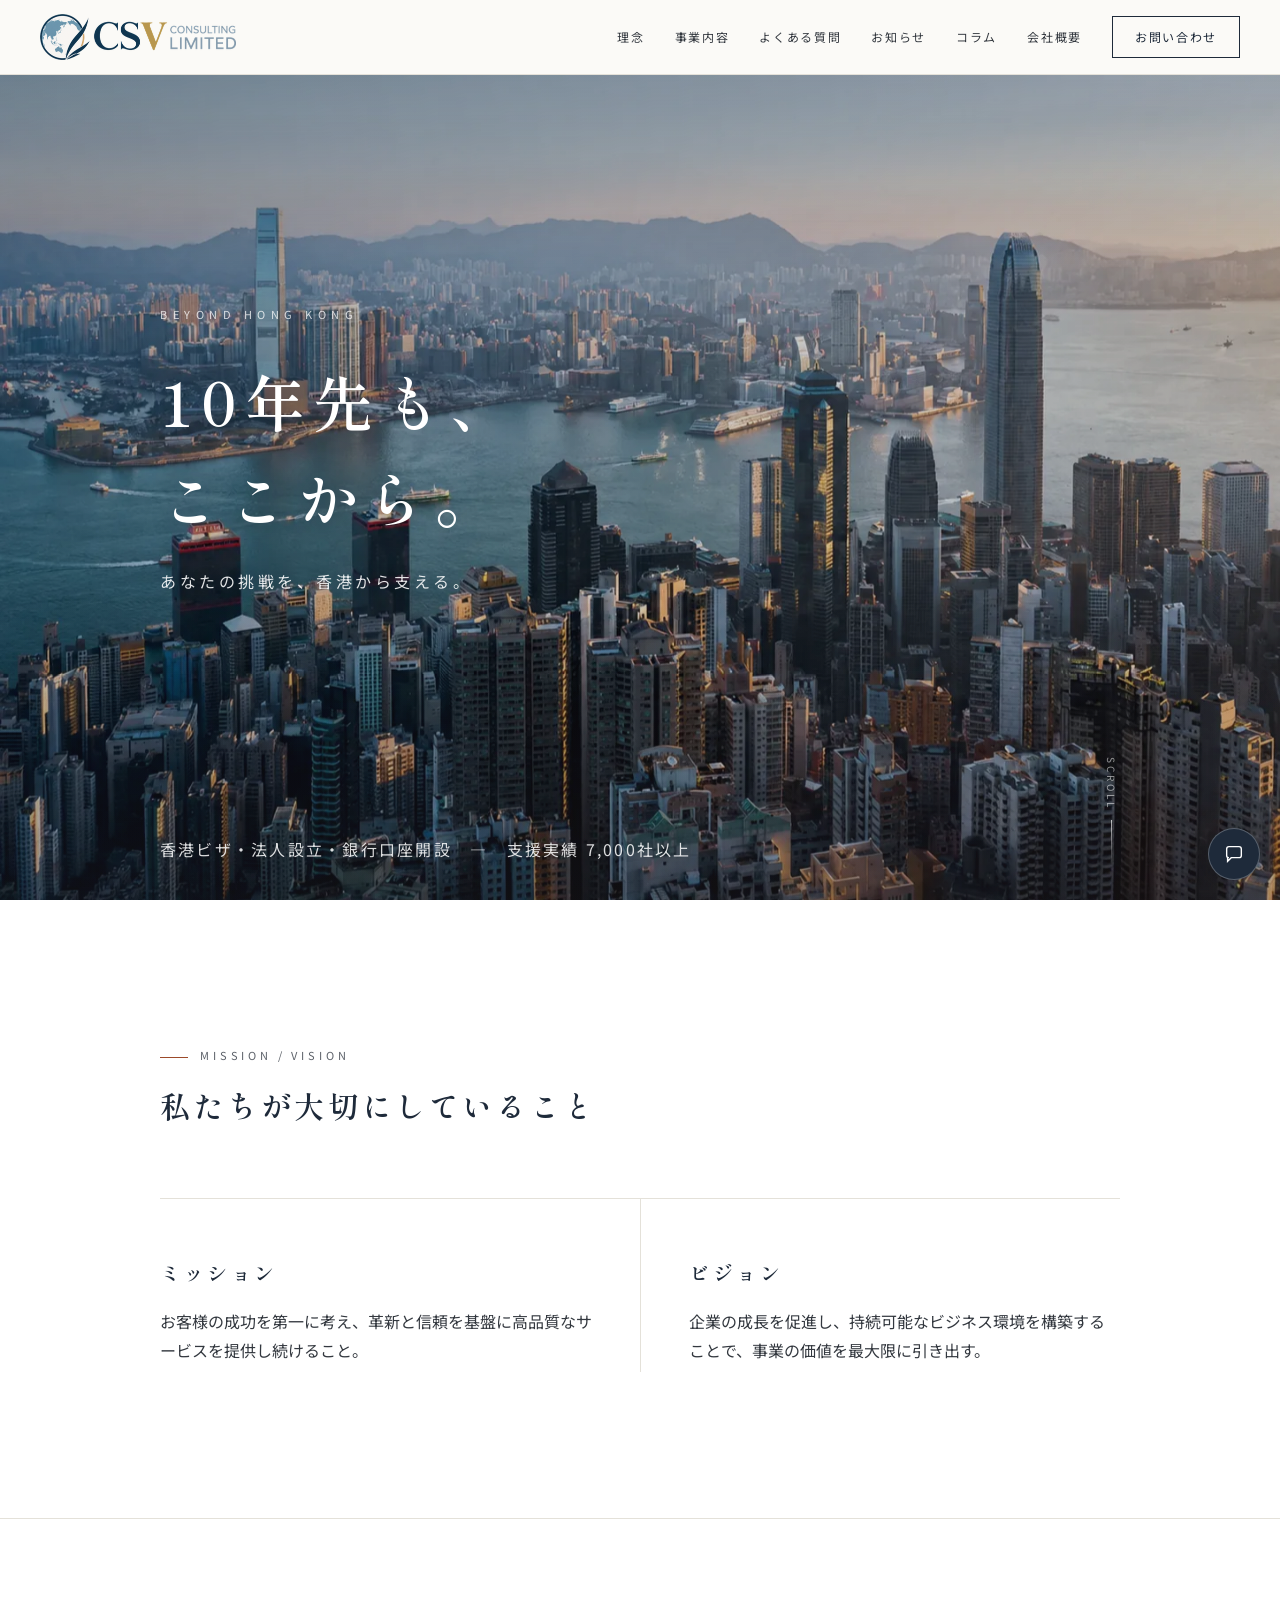
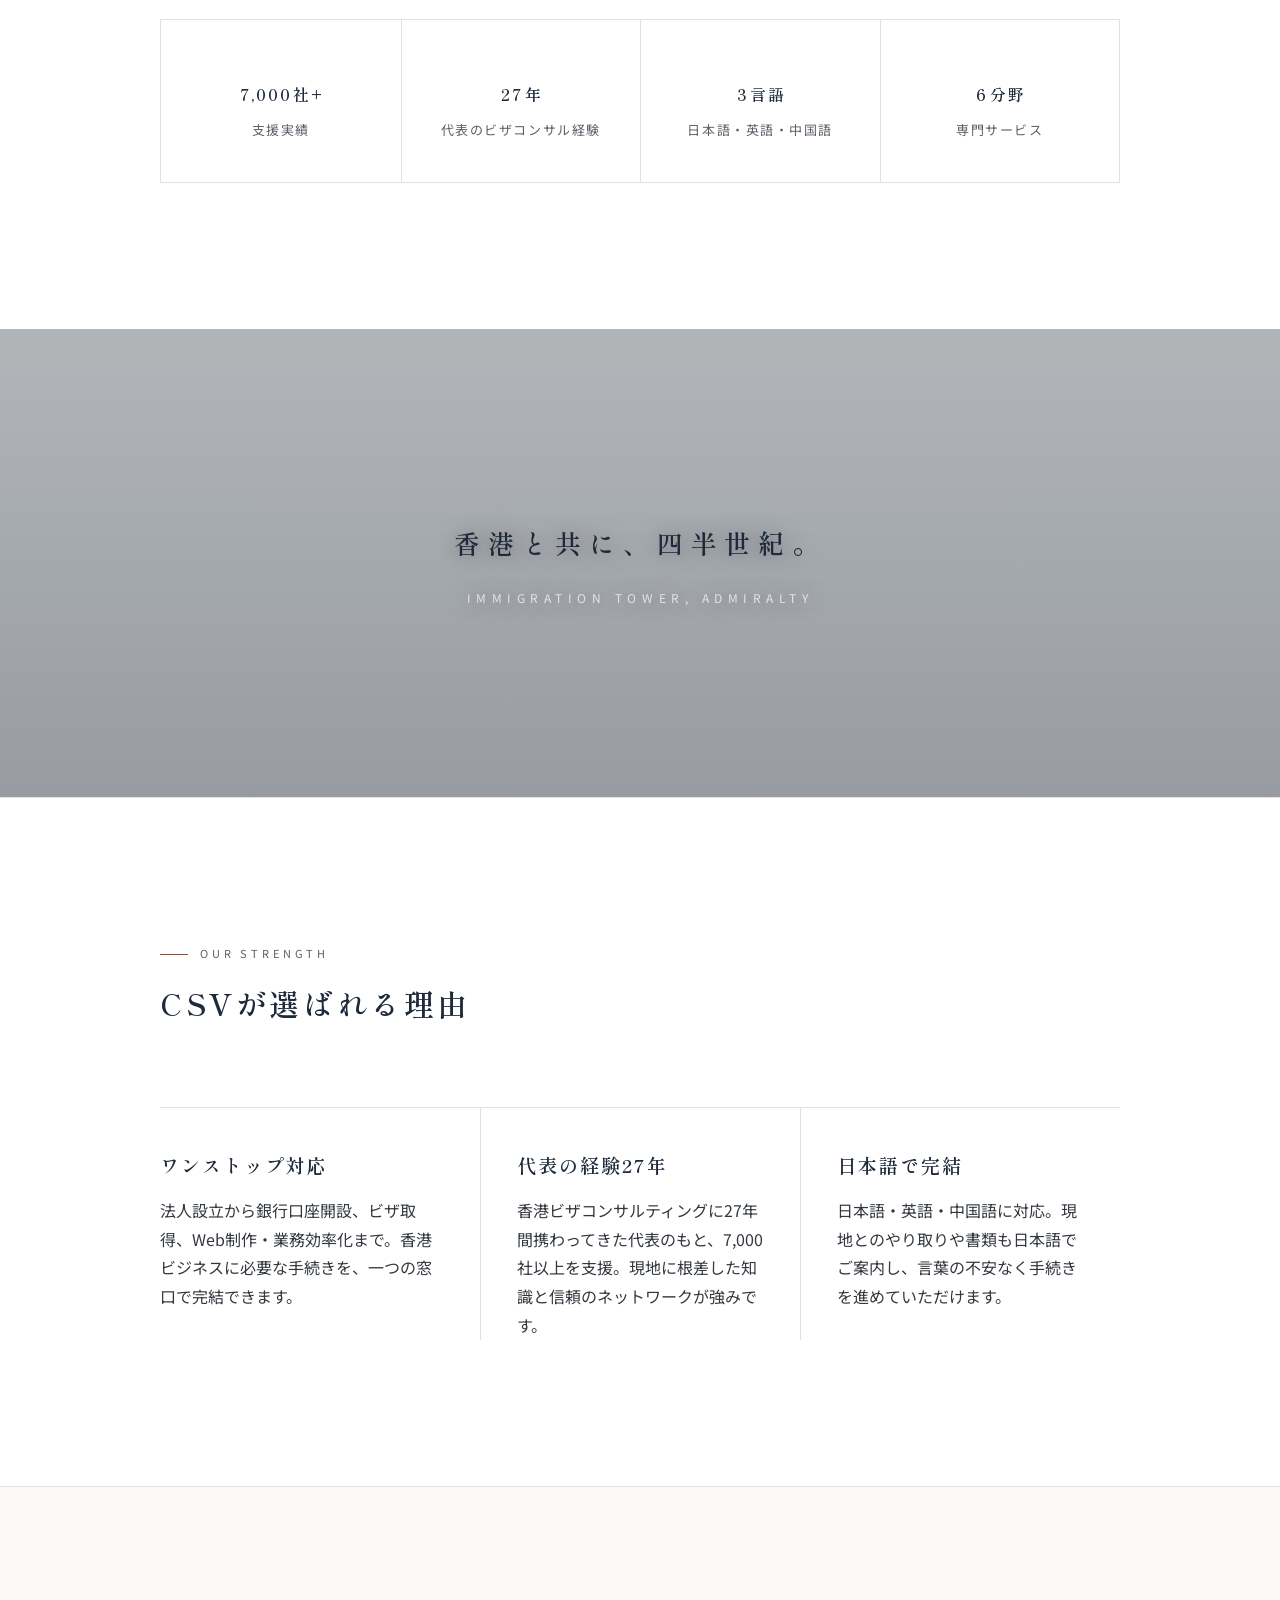
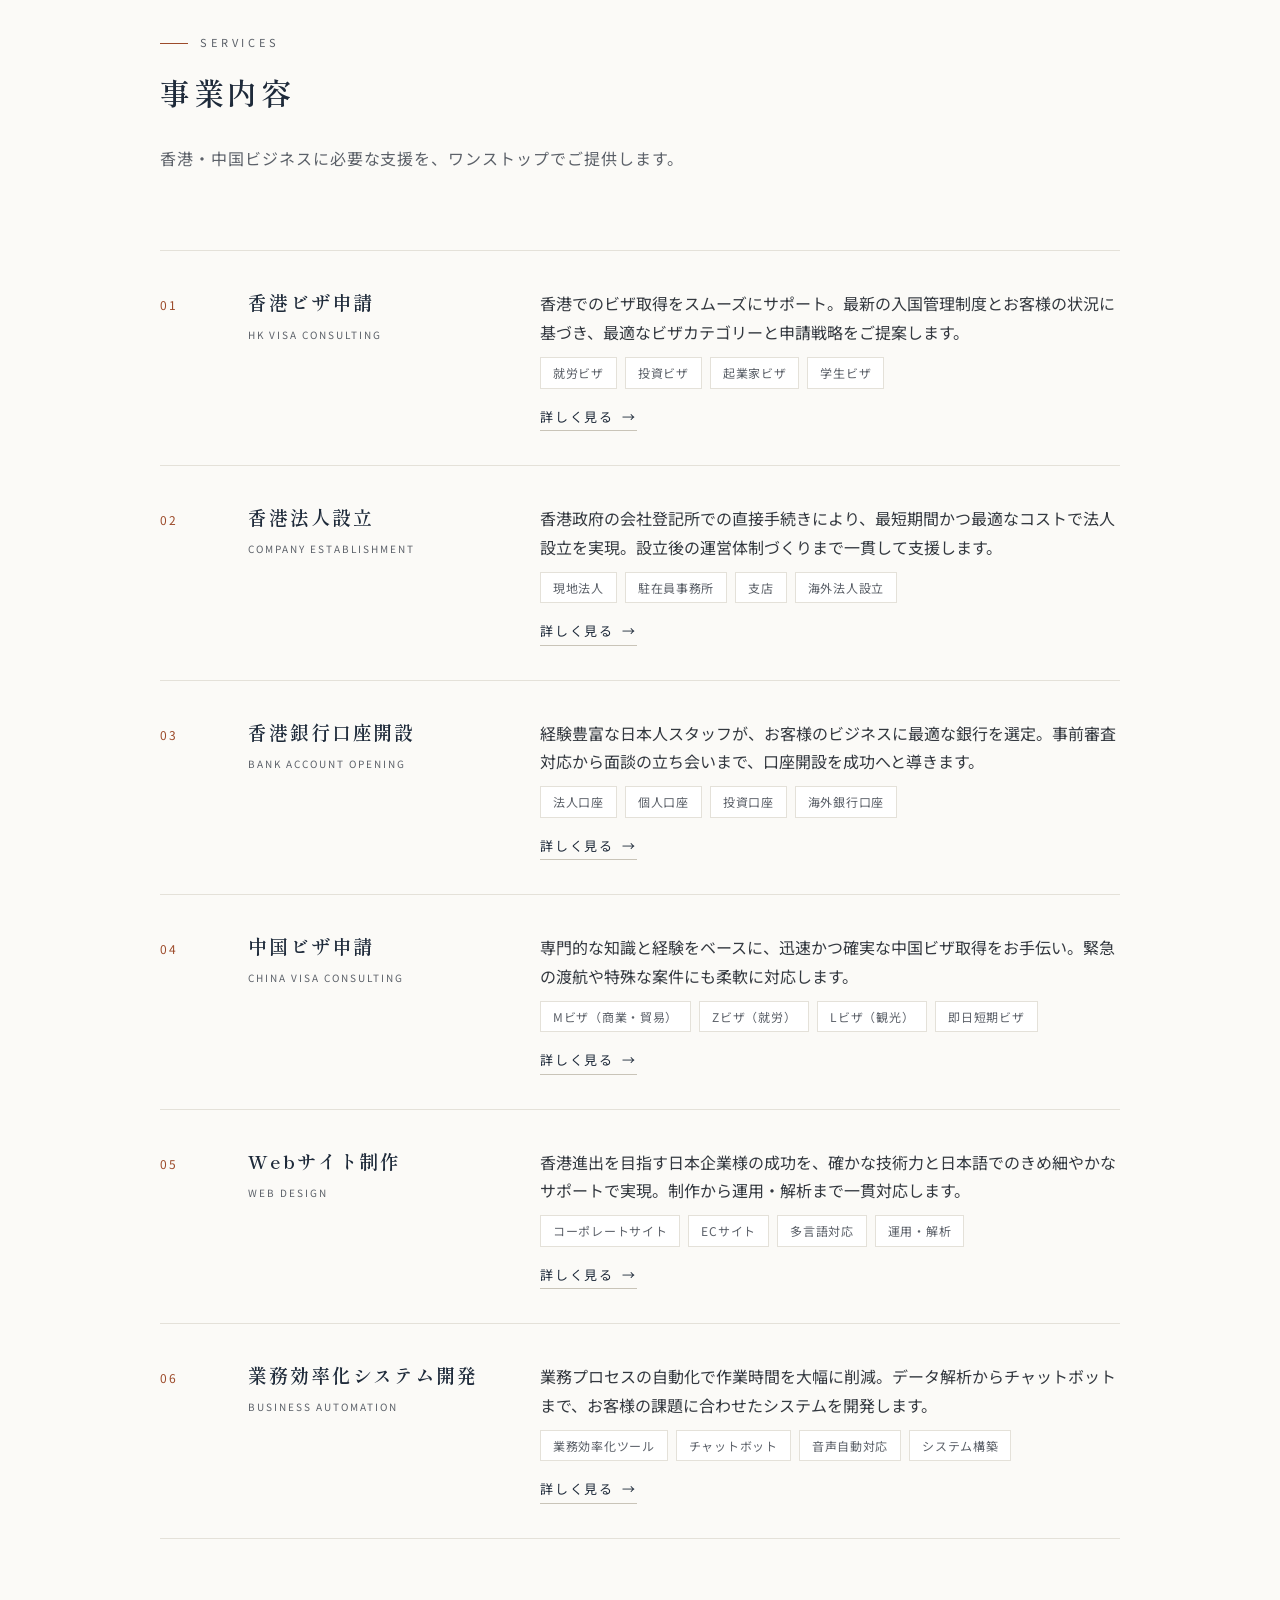
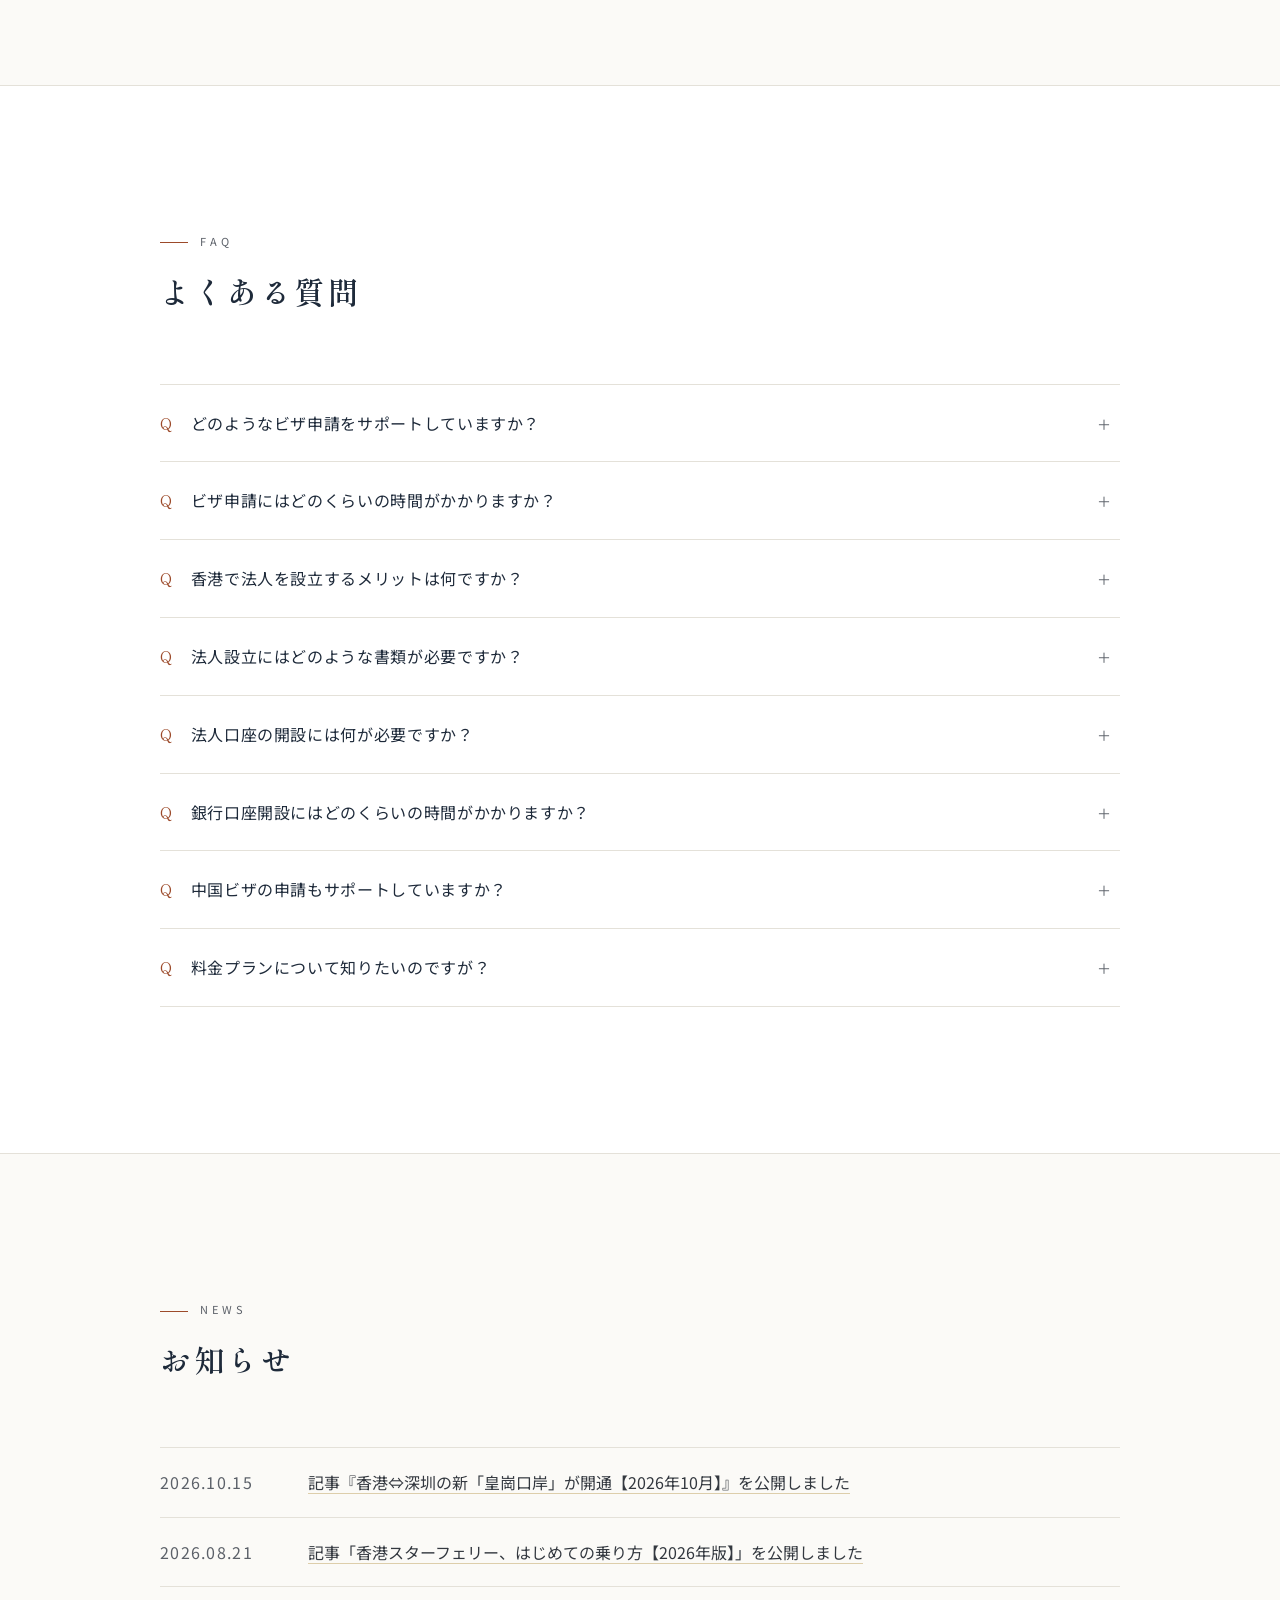
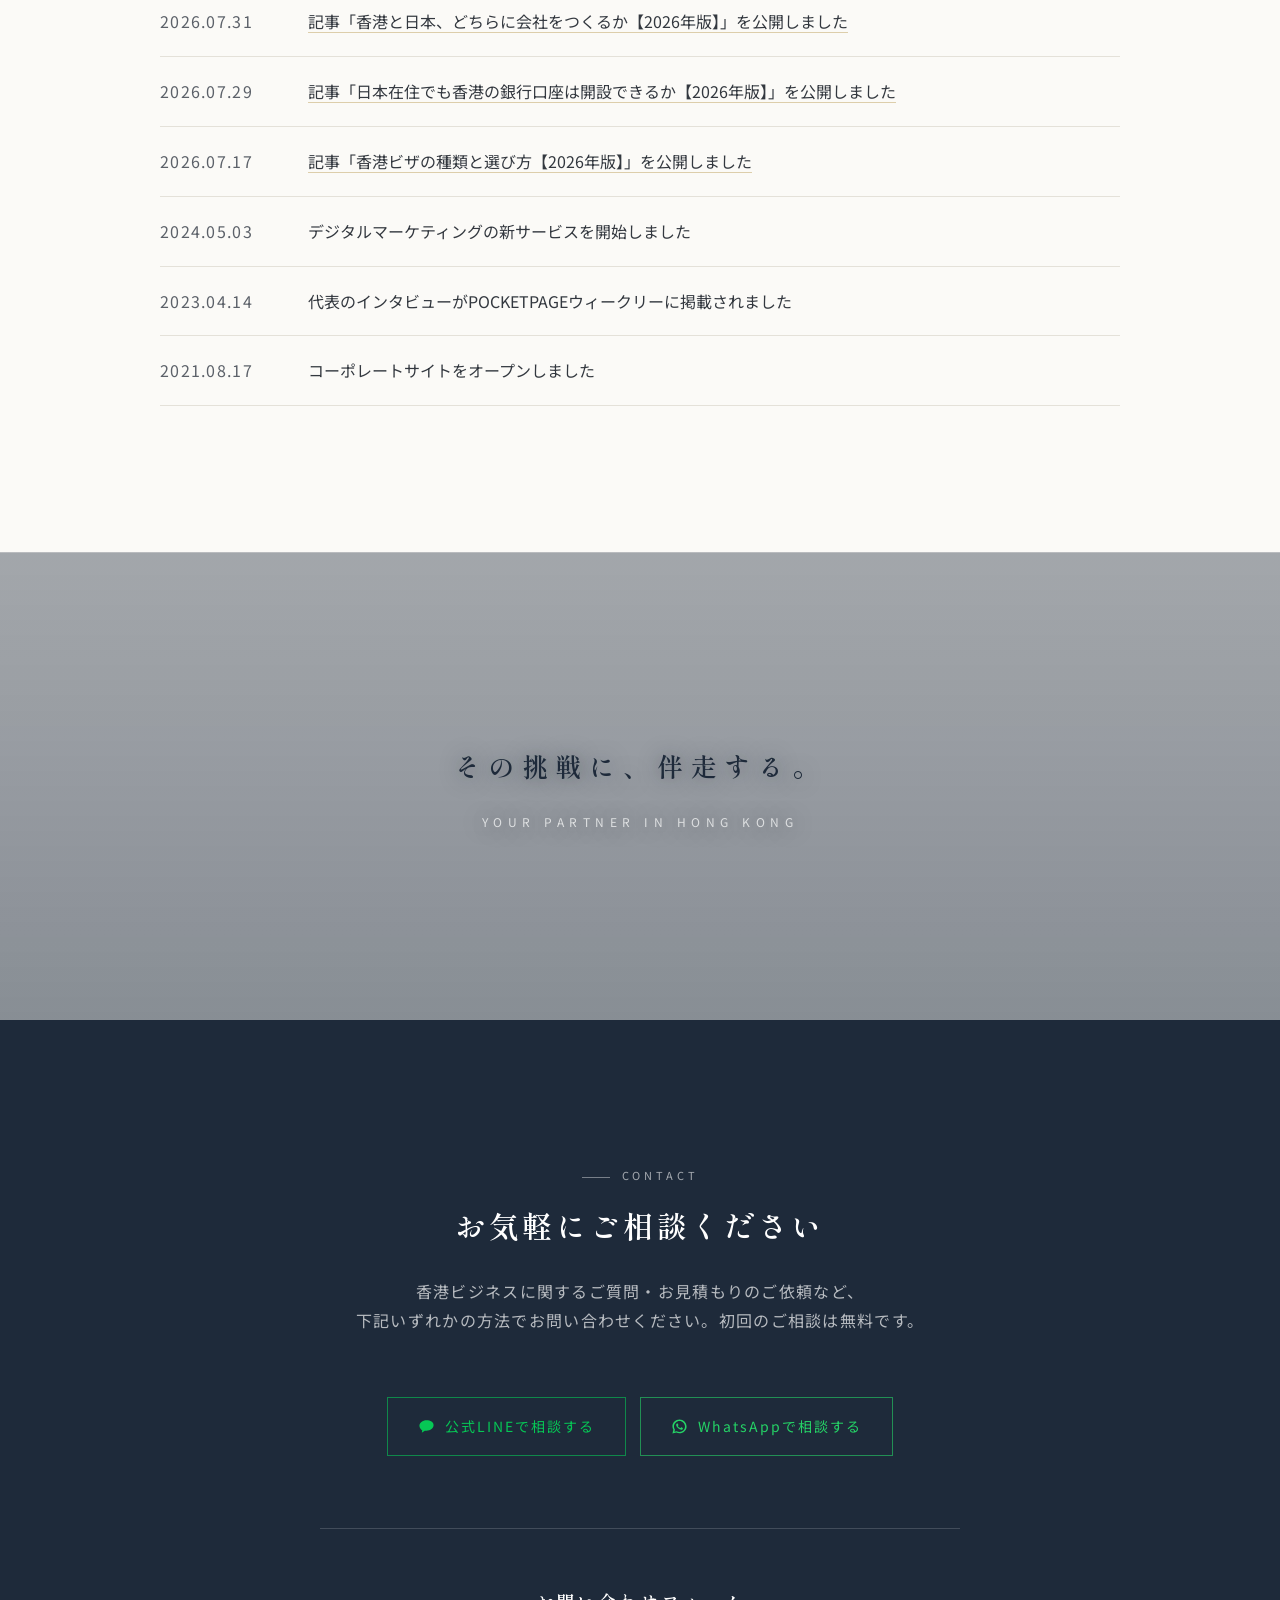
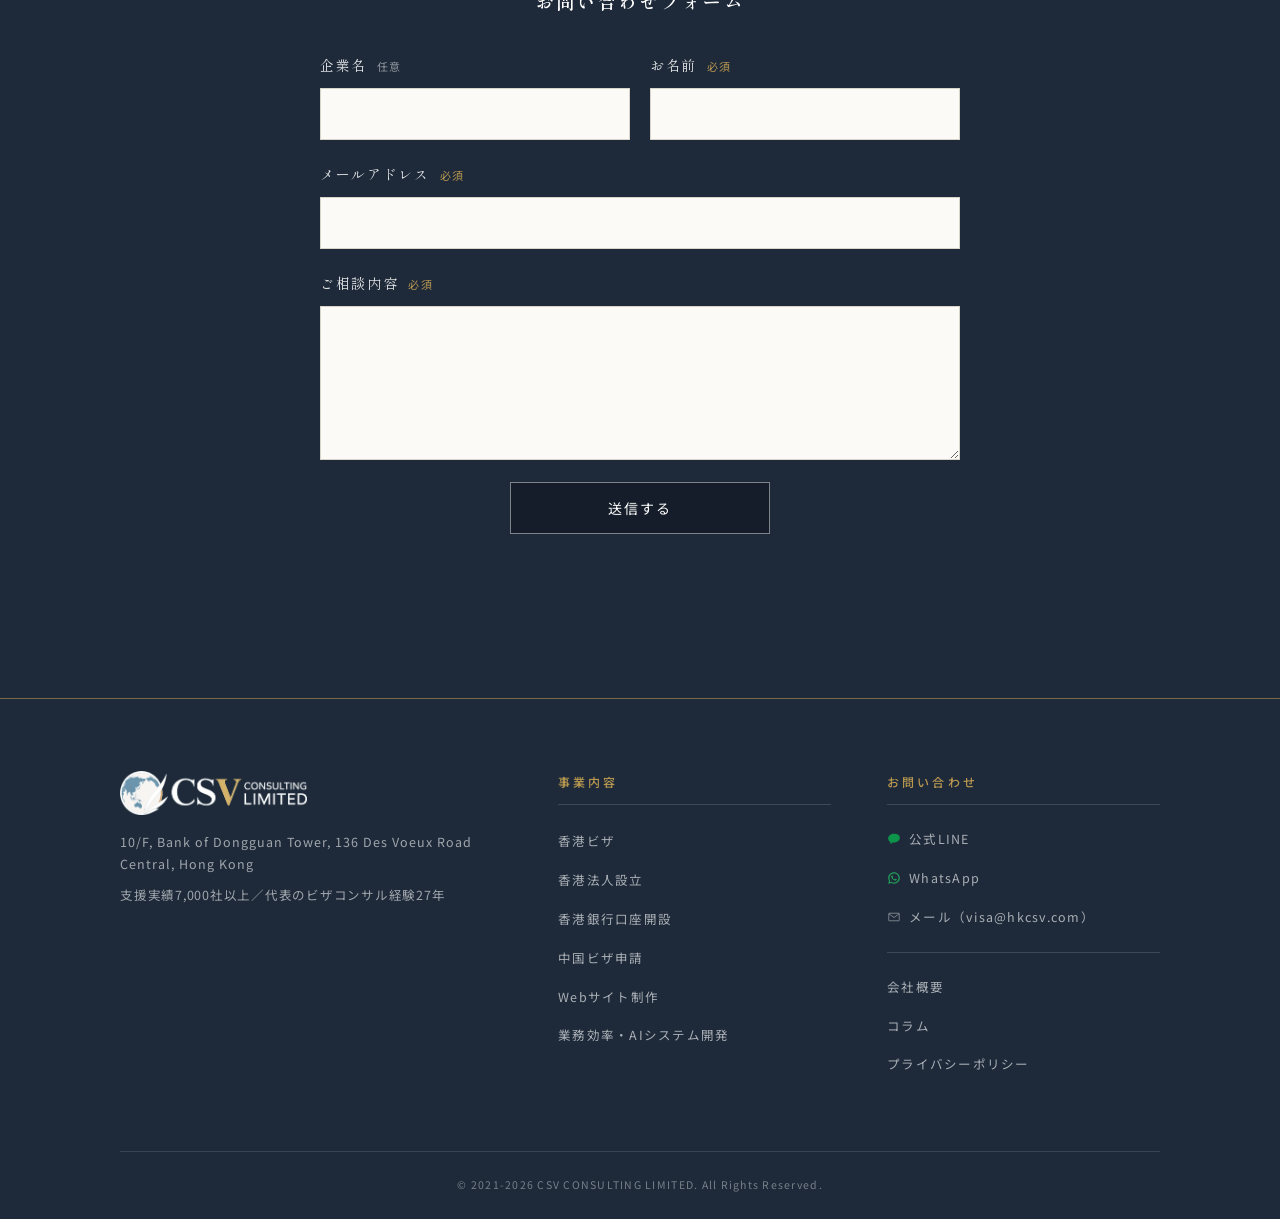
==== commit d0a0961b: "Header: always white background, drop scroll-based transparent state - Fold .on styles into base hea" ====
--- a/index.html
+++ b/index.html
@@ -74,7 +74,7 @@
 -->
 
 <header id="hd">
-  <a class="brand" href="#top" aria-label="CSV CONSULTING LIMITED トップへ"><img class="logo-l" src="images/logo-hero-gold.webp" alt="CSV CONSULTING LIMITED" width="391" height="92"><img class="logo-d" src="images/logo.webp" alt="" width="391" height="92"></a>
+  <a class="brand" href="#top" aria-label="CSV CONSULTING LIMITED トップへ"><img src="images/logo.webp" alt="CSV CONSULTING LIMITED" width="391" height="92"></a>
   <nav aria-label="メインメニュー">
     <a href="#mission">理念</a>
     <a href="#services">事業内容</a>
--- a/css/style.css
+++ b/css/style.css
@@ -70,37 +70,21 @@
 }
 
 /* ========== ヘッダー ========== */
+/* ヘッダーは常に白背景・通常色（スクロール切替は2026-10-16に廃止） */
 header{
   position:fixed; top:0; left:0; width:100%;
   z-index:50;
   display:flex; justify-content:space-between; align-items:center;
-  padding:22px 40px;
-  transition:background .4s ease, box-shadow .4s ease, padding .4s ease;
-}
-header.on{
+  padding:14px 40px;
   background:#fbfaf7;
   box-shadow:0 1px 0 var(--line);
-  padding:14px 40px;
-}
-/* ヒーロー上のすりガラスヘッダー（backdrop-filter非対応は半透明濃紺で代替） */
-body:not(.sv-page) header:not(.on){
-  background:rgba(30,42,58,.55);
-  border-bottom:1px solid rgba(255,255,255,.2);
-}
-@supports ((backdrop-filter: blur(12px)) or (-webkit-backdrop-filter: blur(12px))){
-  body:not(.sv-page) header:not(.on){
-    background:rgba(30,42,58,.13);
-    -webkit-backdrop-filter:blur(12px);
-    backdrop-filter:blur(12px);
-  }
-}
-header.on{ border-bottom:none; }
+}
 .brand{
   font-family:var(--mincho);
   font-size:25px;
   font-weight:700;
   letter-spacing:.3em;
-  color:#fff;
+  color:var(--ink);
   text-decoration:none;
   transition:color .4s;
 }
@@ -110,17 +94,12 @@
   font-size:11.5px;
   font-weight:400;
   letter-spacing:.28em;
-  color:rgba(255,255,255,.75);
+  color:var(--sub);
   transition:color .4s;
 }
-header.on .brand{ color:var(--ink); }
-header.on .brand small{ color:var(--sub); }
-
-/* 画像ロゴ（ヒーロー上=白抜き / 白ヘッダー=通常版に切替） */
+
+/* 画像ロゴ（常時通常版） */
 .brand img{ display:block; height:46px; width:auto; }
-.brand .logo-d{ display:none; }
-header.on .brand .logo-l{ display:none; }
-header.on .brand .logo-d{ display:block; }
 .sv-page .brand img{ height:44px; }
 .ft-logo{ display:block; height:44px; width:auto; }
 
@@ -128,17 +107,16 @@
 header nav a{
   font-size:12px;
   letter-spacing:.14em;
-  color:rgba(255,255,255,.9);
+  color:var(--text);
   text-decoration:none;
   transition:color .3s;
 }
-header.on nav a{ color:var(--text); }
 header nav a:hover{ color:var(--accent); }
 .nav-cta{
-  border:1px solid rgba(255,255,255,.55);
+  border:1px solid var(--ink);
+  color:var(--ink);
   padding:9px 22px;
 }
-header.on .nav-cta{ border-color:var(--ink); color:var(--ink); }
 .nav-cta:hover{ background:var(--ink); border-color:var(--ink); color:#fff !important; }
 
 /* ハンバーガー（スマホのみ表示） */
@@ -151,12 +129,11 @@
 .menu-btn span{
   display:block;
   width:24px; height:1px;
-  background:#fff;
+  background:var(--ink);
   margin:8px auto 0;
   transition:transform .35s ease, background .35s ease;
 }
 .menu-btn span:first-child{ margin-top:0; }
-header.on .menu-btn span{ background:var(--ink); }
 .menu-btn.open span{ background:var(--ink); }
 .menu-btn.open span:first-child{ transform:translateY(4.5px) rotate(24deg); }
 .menu-btn.open span:last-child{ transform:translateY(-4.5px) rotate(-24deg); }
@@ -300,7 +277,7 @@
   font-weight:600;
   font-size:clamp(18px,2.4vw,26px);
   letter-spacing:.3em;
-  color:#fff;
+  color:var(--ink);
   text-shadow:0 1px 20px rgba(20,28,40,.55);
   text-align:center;
   line-height:2.2;
@@ -642,7 +619,7 @@
 /* ========== レスポンシブ ========== */
 @media (max-width:900px){
   .wrap{ padding:0 24px; }
-  header, header.on{ padding:14px 12px 14px 24px; }
+  header{ padding:14px 12px 14px 24px; }
   .brand{ font-size:22px; }
   .brand small{ font-size:10px; }
   .brand img, .sv-page .brand img{ height:36px; }
